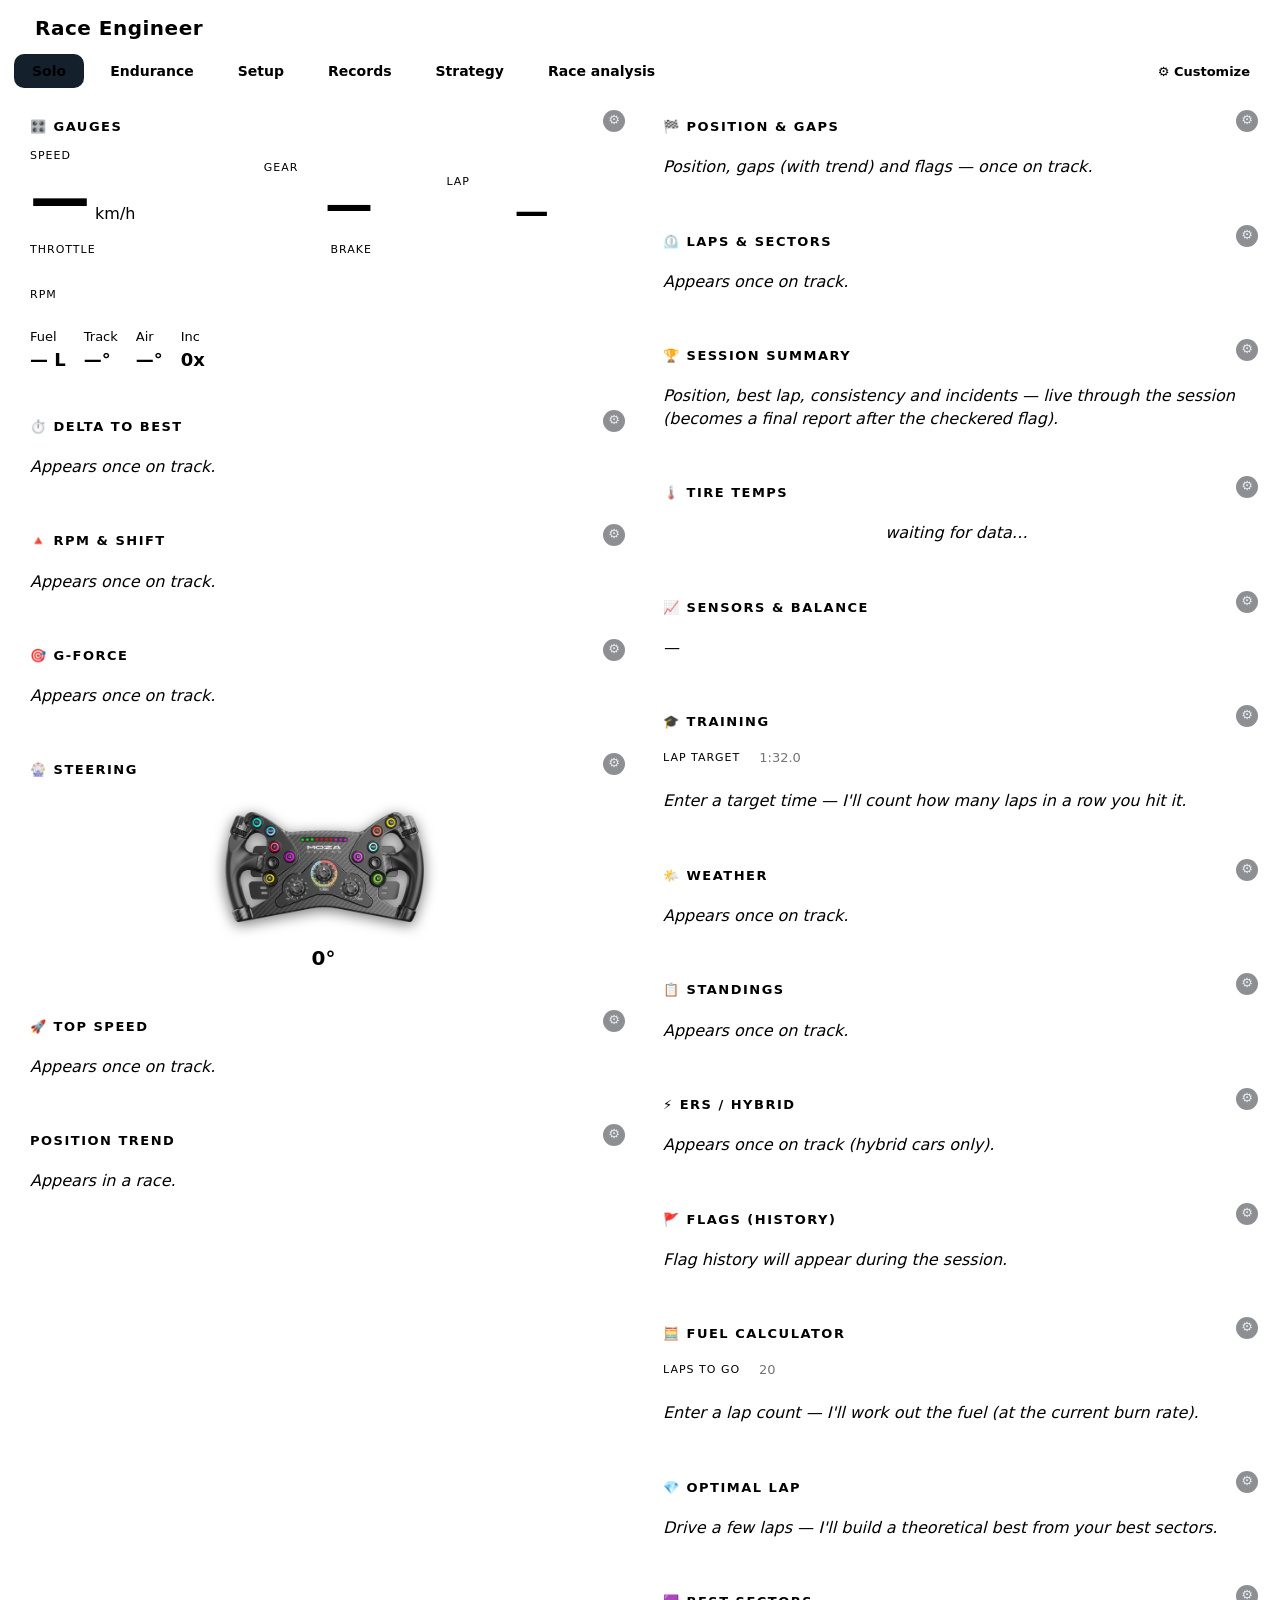
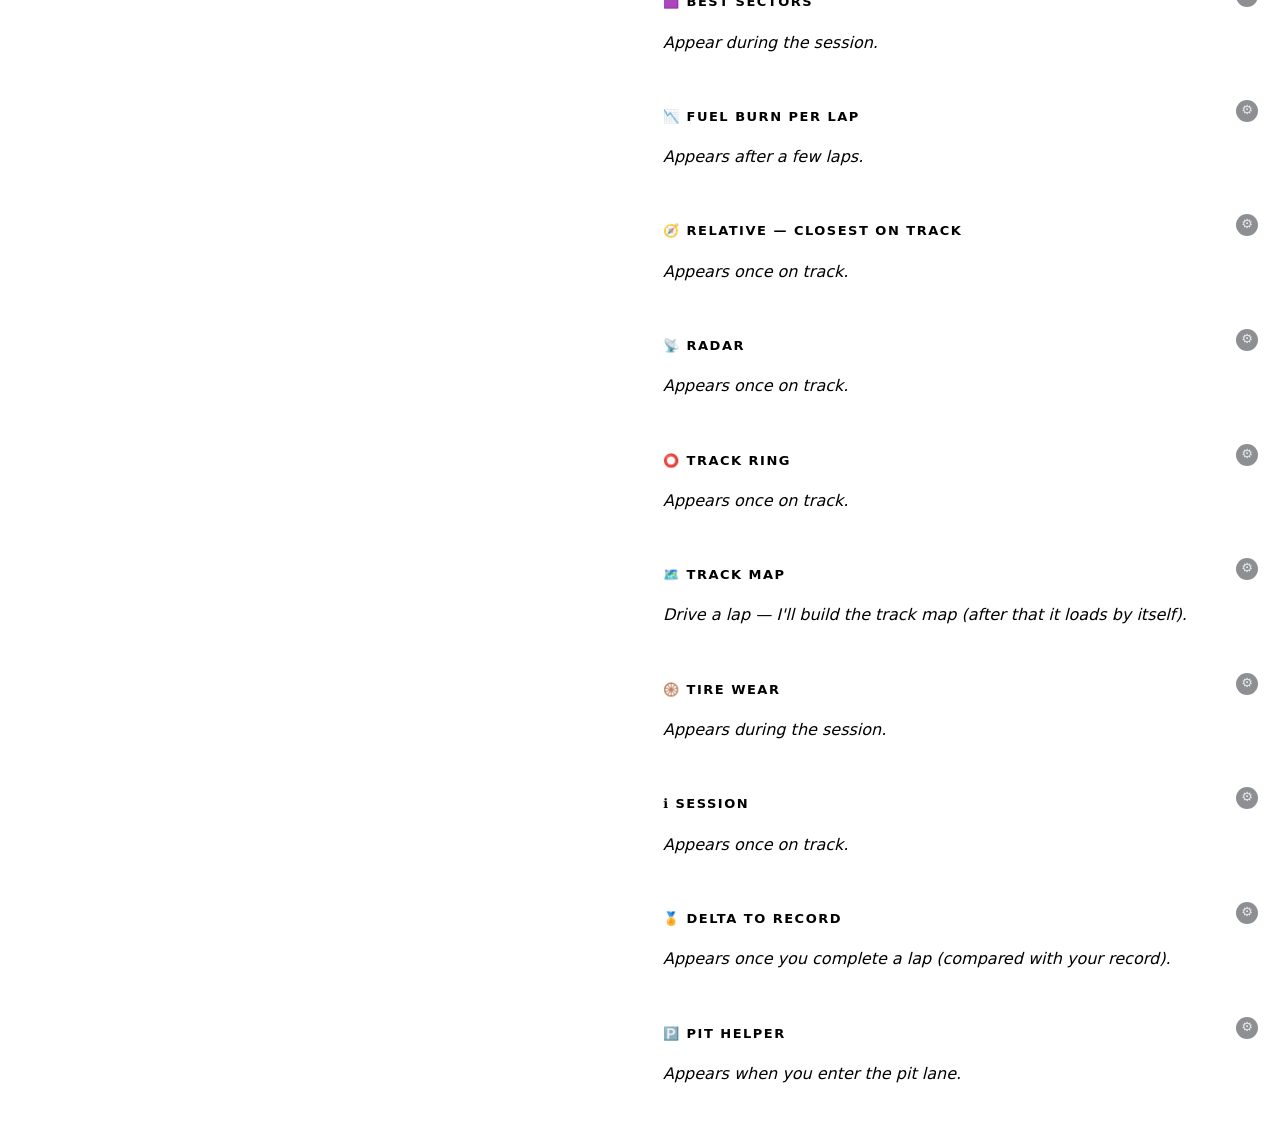
==== src/ire/dashboard/static/index.html @ 9b47583c "feat(tyres): порог развала считается по твоим заездам, а не один на всех Общее число 6.0 °C срабатыв" ====
<!doctype html>
<html lang="en">
<head>
<meta charset="utf-8">
<meta name="viewport" content="width=device-width, initial-scale=1">
<meta name="google" content="notranslate">
<title>Race Engineer</title>
<link rel="stylesheet" href="/tokens.css">
<style>
  *{box-sizing:border-box}
  body{margin:0;background:var(--bg);color:var(--txt);
    font:16px/1.4 system-ui,Segoe UI,Roboto,sans-serif;padding:14px}
  h1{margin:0 0 12px;font-size:20px;letter-spacing:.5px;display:flex;align-items:center;gap:10px}
  .dot{width:11px;height:11px;border-radius:50%;background:var(--bad);box-shadow:0 0 8px var(--bad)}
  .dot.live{background:var(--good);box-shadow:0 0 10px var(--good);animation:pulse 1.4s infinite}
  @keyframes pulse{50%{opacity:.45}}
  .grid{display:grid;grid-template-columns:1fr 1fr;gap:14px}
  @media(max-width:1100px){.grid{grid-template-columns:1fr}}
  .col{display:flex;flex-direction:column;gap:14px}
  .card{background:var(--panel);border:1px solid var(--line);border-radius:14px;padding:16px;position:relative}
  .cardgear{position:absolute;top:8px;right:8px;width:22px;height:22px;border-radius:50%;background:#1e2228;
    color:#cdd3dc;border:1px solid var(--line);cursor:pointer;font-size:13px;line-height:20px;text-align:center;
    opacity:.5;z-index:5;user-select:none}
  .cardgear:hover{opacity:1}
  .wnav{background:#1e2228;color:#cdd3dc;border:1px solid var(--line);border-radius:8px;width:30px;height:46px;font-size:22px;line-height:1;cursor:pointer;flex:0 0 auto}
  .wnav:hover{background:var(--line);color:#fff}
  .stylepop{position:fixed;z-index:1000;background:var(--panel);border:1px solid var(--line);border-radius:12px;
    padding:12px 14px;width:250px;box-shadow:0 12px 34px rgba(0,0,0,.55);font-size:13px}
  .stylepop label{display:block;margin:9px 0 3px;color:var(--muted)}
  .stylepop input[type=range]{width:100%}
  .stylepop select{width:100%;background:var(--bg);color:var(--txt);border:1px solid var(--line);border-radius:6px;padding:5px}
  .stylepop .sw{display:inline-block;width:22px;height:22px;border-radius:5px;margin:2px;cursor:pointer;border:1px solid #555}
  .stylepop .row2{display:flex;gap:8px;margin-top:10px}
  .stylepop button{flex:1;background:#1e2228;color:var(--txt);border:1px solid var(--line);border-radius:7px;padding:6px;cursor:pointer}
  .card h2{margin:0 0 12px;font-size:13px;text-transform:uppercase;letter-spacing:1.5px;color:var(--muted)}

  /* приборы */
  .gauges{display:grid;grid-template-columns:1.3fr 1fr 1fr;gap:12px;align-items:end}
  .big{font-variant-numeric:tabular-nums;font-weight:700;line-height:1}
  .speed{font-size:60px} .unit{font-size:16px;color:var(--muted);font-weight:500}
  .gear{font-size:48px;text-align:center}
  .label{font-size:11px;text-transform:uppercase;letter-spacing:1px;color:var(--muted);margin-bottom:4px}

  .bar{height:12px;background:var(--bg-deep);border-radius:6px;overflow:hidden;margin-top:6px}
  .bar>span{display:block;height:100%;width:0%}
  /* без плавности — сырые значения, чётко, обновление на высокой частоте */
  .thr>span{background:linear-gradient(90deg,#1e7e34,var(--good))}
  .brk>span{background:linear-gradient(90deg,#922,var(--bad))}
  .inputs{display:grid;grid-template-columns:1fr 1fr;gap:14px;margin-top:14px}

  /* шины */
  .tires{display:grid;grid-template-columns:1fr 1fr;gap:12px;max-width:430px;margin:0 auto}
  .tire{background:var(--panel2);border:1px solid var(--line);border-radius:10px;padding:10px}
  .tire .cn{font-size:11px;color:var(--muted);letter-spacing:1px;margin-bottom:8px}
  .pads{display:flex;gap:5px}
  .pad{flex:1;text-align:center;border-radius:6px;padding:8px 2px;font-weight:700;
    font-variant-numeric:tabular-nums;font-size:15px;color:var(--bg)}
  .stat{display:flex;justify-content:space-between;padding:6px 0;border-bottom:1px solid var(--line);font-size:14px}
  .stat:last-child{border-bottom:0}
  .progsel{width:100%;margin-bottom:12px;background:var(--panel);color:var(--txt);
    border:1px solid var(--line);border-radius:8px;padding:7px 9px;font:inherit;font-size:12px}
  .progstat{display:grid;grid-template-columns:repeat(4,1fr);gap:8px;margin-bottom:10px}
  .progstat .v{font-size:17px;font-weight:700;font-variant-numeric:tabular-nums}
  .progsvg{width:100%;height:120px;display:block;overflow:visible}
  .progax{display:flex;justify-content:space-between;margin-top:6px;font-size:10px;
    color:var(--muted);font-variant-numeric:tabular-nums}
  .stat .k{color:var(--muted)} .stat .v{font-variant-numeric:tabular-nums;font-weight:600}
  .cond{display:flex;gap:18px;margin-top:6px;flex-wrap:wrap}
  .cond div{font-size:13px;color:var(--muted)} .cond b{color:var(--txt);font-size:18px;display:block}

  /* разбор */
  ul.drv{margin:6px 0 0;padding-left:18px} ul.drv li{margin:6px 0}
  table{width:100%;border-collapse:collapse;margin-top:4px}
  th,td{text-align:left;padding:8px 6px;border-bottom:1px solid var(--line);font-size:14px;vertical-align:top}
  th{color:var(--muted);font-weight:600;font-size:11px;text-transform:uppercase;letter-spacing:1px}
  .chg{font-variant-numeric:tabular-nums;white-space:nowrap}
  .chg .from{color:var(--muted)} .chg .arrow{color:var(--accent);margin:0 6px} .chg .to{color:var(--good);font-weight:700}
  .why{color:var(--muted);font-size:13px}
  .err{background:#2a1414;border:1px solid #5a2020;color:#e8a0a0;padding:10px 12px;border-radius:10px;font-size:13px}
  .empty{color:var(--muted);font-style:italic;padding:8px 0}
  .mini{display:grid;grid-template-columns:1fr 1fr;gap:10px;margin-top:10px}
  .segbtn{background:var(--panel2);border:1px solid var(--line);color:var(--muted);border-radius:7px;padding:3px 10px;font-size:12px;cursor:pointer;font-family:inherit}
  .segbtn:hover{border-color:var(--accent);color:var(--txt)}
  .segbtn.on{background:var(--accent);color:#08111c;border-color:var(--accent);font-weight:700}
  .btn{background:var(--panel2);border:1px solid var(--line);color:var(--txt);border-radius:8px;padding:8px 14px;font-size:13px;cursor:pointer;font-family:inherit}
  .btn:hover{border-color:var(--bad);color:var(--bad)}
  .btn:disabled{opacity:.5;cursor:default}
  .tpin{width:100%;margin-top:4px;background:var(--bg);color:var(--txt);border:1px solid var(--line);border-radius:7px;padding:6px 8px;font-size:13px;font-family:inherit}

  /* рекорды в стиле iRacing «Personal Bests»: секции по машине */
  .pbcar{display:flex;justify-content:space-between;align-items:center;background:var(--panel2);
    border:1px solid var(--line);border-radius:10px;padding:12px 14px;margin-top:10px;
    cursor:pointer;font-weight:600}
  .pbcar:first-child{margin-top:0}
  .pbcar:hover{border-color:var(--accent)}
  .pbcar .cls{color:var(--muted);font-weight:400;font-size:13px}
  .pbcar .chev{color:var(--muted)}
  .pbtable{overflow-x:auto;margin-bottom:4px}

  /* сетап по вкладкам (как гараж iRacing) */
  .stabs{display:flex;gap:6px;flex-wrap:wrap;margin-bottom:10px}
  .stab{background:var(--panel2);border:1px solid var(--line);color:var(--muted);
    border-radius:8px;padding:6px 11px;font-size:12px;cursor:pointer;font-family:inherit}
  .stab:hover{border-color:var(--accent)}
  .stab.on{color:var(--txt);border-color:var(--accent);background:#14202c}
  .stab .cnt{color:var(--warn);font-weight:700;margin-left:4px}
  .spane{max-height:320px;overflow-y:auto;padding-right:6px;
    scrollbar-width:thin;scrollbar-color:#39424e var(--panel2)}
  .spane::-webkit-scrollbar{width:10px}
  .spane::-webkit-scrollbar-track{background:var(--panel2);border-radius:8px}
  .spane::-webkit-scrollbar-thumb{background:#39424e;border-radius:8px;
    border:2px solid var(--panel2)}
  .spane::-webkit-scrollbar-thumb:hover{background:#4a5563}
  /* скромная кнопка «Скачать .txt» — под тему, не выделяется */
  .dlbtn{background:var(--panel2);color:var(--muted);border:1px solid var(--line);
    border-radius:8px;padding:4px 10px;font-size:12px;cursor:pointer;font-family:inherit}
  .dlbtn:hover{color:var(--txt);border-color:var(--accent)}
  .sgh{color:var(--muted);font-size:11px;text-transform:uppercase;letter-spacing:1px;
    margin:10px 0 4px;border-bottom:1px solid var(--line);padding-bottom:3px}
  .srow{display:flex;justify-content:space-between;gap:10px;padding:4px 2px;font-size:13px}
  .srow .sk{color:var(--muted)} .srow .sv{font-variant-numeric:tabular-nums;text-align:right}
  .srow.ch{background:#2a2412;border-radius:6px;padding:4px 8px}
  .srow.ch .sk{color:var(--warn)}

  /* главные вкладки: Соло / Endurance / Setup */
  .maintabs{display:flex;gap:8px;margin-bottom:14px;flex-wrap:wrap}
  .mtab{background:var(--panel);border:1px solid var(--line);color:var(--muted);border-radius:10px;
    padding:9px 18px;font-size:14px;font-weight:600;cursor:pointer;font-family:inherit}
  .mtab:hover{border-color:var(--accent)}
  .mtab.on{color:var(--txt);border-color:var(--accent);background:#14202c}
  .cbtn{margin-left:auto;background:var(--panel);border:1px solid var(--line);color:var(--muted);
    border-radius:10px;padding:9px 16px;font-size:13px;font-weight:600;cursor:pointer;font-family:inherit}
  .cbtn:hover{border-color:var(--accent);color:var(--txt)}

  /* меню настройки панелей + тумблеры + перетаскивание */
  #customizeMenu{background:var(--panel);border:1px solid var(--line);border-radius:12px;padding:14px 16px;margin-bottom:14px}
  #customizeMenu h3{margin:0 0 4px;font-size:13px;color:var(--muted);text-transform:uppercase;letter-spacing:1px}
  #customizeMenu .hint{font-size:12px;color:var(--muted);margin-bottom:8px}
  .cmrow{display:flex;align-items:center;gap:10px;padding:8px 0;border-bottom:.5px solid var(--line)}
  .cmrow:last-child{border-bottom:none}
  .cmrow .nm{flex:1;font-size:14px}
  .tgl{position:relative;width:40px;height:22px;flex:none;cursor:pointer;display:inline-block}
  .tgl input{opacity:0;width:0;height:0}
  .tgl .sl{position:absolute;inset:0;background:var(--line);border-radius:22px;transition:.15s}
  .tgl .sl:before{content:"";position:absolute;width:16px;height:16px;left:3px;top:3px;background:#fff;border-radius:50%;transition:.15s}
  .tgl input:checked + .sl{background:var(--accent)}
  .tgl input:checked + .sl:before{transform:translateX(18px)}
  .card.dragging{opacity:.4}
  .col.dragover{outline:2px dashed var(--accent);outline-offset:4px;border-radius:12px}
</style>
</head>
<body translate="no" class="notranslate">
<h1><span id="dot" class="dot"></span> Race Engineer <span id="hdr" style="color:var(--muted);font-weight:400;font-size:14px"></span></h1>
<div class="maintabs">
  <button class="mtab on" data-tab="solo">Solo</button>
  <button class="mtab" data-tab="endur">Endurance</button>
  <button class="mtab" data-tab="setup">Setup</button>
  <button class="mtab" data-tab="records">Records</button>
  <button class="mtab" data-tab="strategy">Strategy</button>
  <button class="mtab" data-tab="analysis">Race analysis</button>
  <button id="customizeBtn" class="cbtn">⚙ Customize</button>
</div>
<div id="customizeMenu" style="display:none"></div>
<div id="tab-solo" class="mpane">
<div class="grid">
  <!-- ЛЕВО -->
  <div class="col">
    <div class="card" data-card="live" data-title="🎛️ Gauges">
      <h2>🎛️ Gauges</h2>
      <div class="gauges">
        <div><div class="label">Speed</div><div class="big speed"><span id="speed">—</span><span class="unit"> km/h</span></div></div>
        <div><div class="label">Gear</div><div class="big gear" id="gear">—</div></div>
        <div><div class="label">Lap</div><div class="big gear" id="lap" style="font-size:34px">—</div></div>
      </div>
      <div class="inputs">
        <div><div class="label">Throttle <span id="thrv" style="float:right"></span></div><div class="bar thr"><span id="thr"></span></div></div>
        <div><div class="label">Brake <span id="brkv" style="float:right"></span></div><div class="bar brk"><span id="brk"></span></div></div>
      </div>
      <div style="margin-top:12px"><div class="label">RPM <span id="rpmv" style="float:right"></span></div>
        <div class="bar" style="height:14px"><span id="rpmbar" style="background:var(--good)"></span></div></div>
      <div class="cond">
        <div>Fuel <b><span id="fuel">—</span> L</b></div>
        <div>Track <b><span id="ttemp">—</span>°<span id="ttrend" style="font-size:13px;margin-left:3px"></span></b></div>
        <div>Air <b><span id="atemp">—</span>°</b></div>
        <div>Inc <b><span id="inc">0</span>x</b></div>
      </div>
    </div>
    <div class="card" data-card="deltabar" data-title="⏱️ Delta to best">
      <h2>⏱️ Delta to best</h2>
      <div id="deltabar"><div class="empty">Appears once on track.</div></div>
    </div>
    <div class="card" data-card="shift" data-title="🔺 RPM & shift">
      <h2>🔺 RPM & shift</h2>
      <div id="shiftbox"><div class="empty">Appears once on track.</div></div>
    </div>
    <div class="card" data-card="gforce" data-title="🎯 G-force">
      <h2>🎯 G-force</h2>
      <div id="gforce"><div class="empty">Appears once on track.</div></div>
    </div>
    <div class="card" data-card="steer" data-title="🎡 Steering">
      <h2>🎡 Steering</h2>
      <div id="steerbox"><div class="empty">Appears once on track.</div></div>
    </div>
    <div class="card" data-card="topspeed" data-title="🚀 Top speed">
      <h2>🚀 Top speed</h2>
      <div id="topspeed"><div class="empty">Appears once on track.</div></div>
    </div>
    <div class="card" data-card="postrend" data-title="Position trend">
      <h2>Position trend</h2>
      <div id="postrend"><div class="empty">Appears in a race.</div></div>
    </div>
  </div>

  <!-- ПРАВО -->
  <div class="col">
    <div class="card" data-card="race" data-title="🏁 Position & gaps">
      <h2>🏁 Position & gaps</h2>
      <div id="race"><div class="empty">Position, gaps (with trend) and flags — once on track.</div></div>
    </div>
    <div class="card" data-card="timing" data-title="⏲️ Laps & sectors">
      <h2>⏲️ Laps & sectors</h2>
      <div id="timing"><div class="empty">Appears once on track.</div></div>
    </div>
    <div class="card" data-card="summary" data-title="🏆 Session summary">
      <h2 id="summary-title">🏆 Session summary</h2>
      <div id="summary"><div class="empty">Position, best lap, consistency and incidents — live through the session (becomes a final report after the checkered flag).</div></div>
    </div>
    <div class="card" data-card="tiretemps" data-title="🌡️ Tire temps">
      <h2>🌡️ Tire temps</h2>
      <div class="tires" id="tires"></div>
      <div class="empty" id="tires-empty" style="text-align:center">waiting for data…</div>
    </div>
    <div class="card" data-card="metrics" data-title="📈 Sensors & balance">
      <h2>📈 Sensors & balance</h2>
      <div class="mini" id="metrics"><div class="empty">—</div></div>
    </div>
    <div class="card" data-card="training" data-title="🎓 Training">
      <h2>🎓 Training</h2>
      <div style="display:flex;align-items:center;gap:10px;margin-bottom:10px">
        <span class="label" style="margin:0">Lap target</span>
        <input id="trainTarget" placeholder="1:32.0" style="width:110px;background:var(--panel2);color:var(--txt);border:1px solid var(--line);border-radius:8px;padding:7px 9px;font-size:13px;font-family:inherit">
      </div>
      <div id="training"><div class="empty">Enter a target time — I'll count how many laps in a row you hit it.</div></div>
    </div>
    <div class="card" data-card="weather" data-title="🌤️ Weather">
      <h2>🌤️ Weather</h2>
      <div id="weather"><div class="empty">Appears once on track.</div></div>
    </div>
    <div class="card" data-card="standings" data-title="📋 Standings">
      <h2>📋 Standings</h2>
      <div id="standings"><div class="empty">Appears once on track.</div></div>
    </div>
    <div class="card" data-card="ers" data-title="⚡ ERS / hybrid">
      <h2>⚡ ERS / hybrid</h2>
      <div id="ers"><div class="empty">Appears once on track (hybrid cars only).</div></div>
    </div>
    <div class="card" data-card="flaglog" data-title="🚩 Flags (history)">
      <h2>🚩 Flags (history)</h2>
      <div id="flaglog"><div class="empty">Flag history will appear during the session.</div></div>
    </div>
    <div class="card" data-card="fuelcalc" data-title="🧮 Fuel calculator">
      <h2>🧮 Fuel calculator</h2>
      <div style="display:flex;align-items:center;gap:10px;margin-bottom:10px">
        <span class="label" style="margin:0">Laps to go</span>
        <input id="fuelLaps" type="number" min="1" placeholder="20" style="width:90px;background:var(--panel2);color:var(--txt);border:1px solid var(--line);border-radius:8px;padding:7px 9px;font-size:13px;font-family:inherit">
      </div>
      <div id="fuelcalc"><div class="empty">Enter a lap count — I'll work out the fuel (at the current burn rate).</div></div>
    </div>
    <div class="card" data-card="optimal" data-title="💎 Optimal lap">
      <h2>💎 Optimal lap</h2>
      <div id="optimal"><div class="empty">Drive a few laps — I'll build a theoretical best from your best sectors.</div></div>
    </div>
    <div class="card" data-card="bestsectors" data-title="🟪 Best sectors">
      <h2>🟪 Best sectors</h2>
      <div id="bestsectors"><div class="empty">Appear during the session.</div></div>
    </div>
    <div class="card" data-card="fuelgraph" data-title="📉 Fuel burn per lap">
      <h2>📉 Fuel burn per lap</h2>
      <div id="fuelgraph"><div class="empty">Appears after a few laps.</div></div>
    </div>
    <div class="card" data-card="relative" data-title="🧭 Relative">
      <h2>🧭 Relative — closest on track</h2>
      <div id="relative"><div class="empty">Appears once on track.</div></div>
    </div>
    <div class="card" data-card="radar" data-title="📡 Radar">
      <h2>📡 Radar</h2>
      <div id="radar"><div class="empty">Appears once on track.</div></div>
    </div>
    <div class="card" data-card="trackring" data-title="⭕ Track ring">
      <h2>⭕ Track ring</h2>
      <div id="trackring"><div class="empty">Appears once on track.</div></div>
    </div>
    <div class="card" data-card="trackmap" data-title="🗺️ Track map">
      <h2>🗺️ Track map</h2>
      <div id="trackmap"><div class="empty">Drive a lap — I'll build the track map (after that it loads by itself).</div></div>
    </div>
    <div class="card" data-card="wear" data-title="🛞 Tire wear">
      <h2>🛞 Tire wear</h2>
      <div id="wear"><div class="empty">Appears during the session.</div></div>
    </div>
    <div class="card" data-card="sessioninfo" data-title="ℹ️ Session">
      <h2>ℹ️ Session</h2>
      <div id="sessioninfo"><div class="empty">Appears once on track.</div></div>
    </div>
    <div class="card" data-card="recorddelta" data-title="🏅 Delta to record">
      <h2>🏅 Delta to record</h2>
      <div id="recorddelta"><div class="empty">Appears once you complete a lap (compared with your record).</div></div>
    </div>
    <div class="card" data-card="pithelper" data-title="🅿️ Pit helper">
      <h2>🅿️ Pit helper</h2>
      <div id="pithelper"><div class="empty">Appears when you enter the pit lane.</div></div>
    </div>
  </div>
</div>
</div>

<div id="tab-endur" class="mpane" style="display:none">
  <div class="grid">
    <div class="col">
      <div class="card" data-card="e_driver" data-title="👤 Driver & stint"><h2>👤 Driver & stint</h2><div id="e_driver"><div class="empty">Appears once on track.</div></div></div>
      <div class="card" data-card="e_time" data-title="⏳ Time left"><h2>⏳ Time left</h2><div id="e_time"><div class="empty">Appears once on track.</div></div></div>
      <div class="card" data-card="e_strategy" data-title="⛽ Fuel & pit"><h2>⛽ Fuel & pit</h2><div id="e_strategy"><div class="empty">Appears once on track.</div></div></div>
      <div class="card" data-card="e_pace" data-title="🏎️ Car pace"><h2>🏎️ Car pace</h2><div id="e_pace"><div class="empty">Appears once on track.</div></div></div>
      <div class="card" data-card="e_incidents" data-title="⚠️ Incidents"><h2>⚠️ Incidents</h2><div id="e_incidents"><div class="empty">Appears once on track.</div></div></div>
      <div class="card" data-card="e_teamplan" data-title="👥 Team stint plan"><h2>👥 Team stint plan</h2>
        <div class="mini" style="grid-template-columns:1fr 1fr;margin-bottom:8px">
          <label class="tire"><div class="cn">Drivers (comma separated)</div>
            <input id="tp_drivers" class="tpin" placeholder="Yaroslav, Semion"></label>
          <label class="tire"><div class="cn">Race start (your clock)</div>
            <input id="tp_start" class="tpin" type="datetime-local"></label>
          <label class="tire"><div class="cn">Pit stop, seconds</div>
            <input id="tp_pit" class="tpin" type="number" min="10" max="300" value="60"></label>
          <label class="tire"><div class="cn">Hours offset per driver</div>
            <input id="tp_off" class="tpin" placeholder="Semion:-4"></label>
        </div>
        <label class="tire" style="display:block;margin-bottom:8px">
          <div class="cn">Who can drive when — minutes from the race start</div>
          <input id="tp_free" class="tpin" placeholder="Semion 0-240, 480-1440; Yaroslav 240-720"></label>
        <div id="e_teamplan"><div class="empty">Enter the drivers — the plan is built from your live pace, fuel burn and tank.</div></div></div>
      <div class="card" data-card="e_stintplan" data-title="📝 Stint plan"><h2>📝 Stint plan / swaps</h2>
        <textarea id="e_stintplan_txt" placeholder="Stint 1: me (0:00–1:00)\nStint 2: teammate…\nPit: lap 30, full tank + tires" style="width:100%;min-height:90px;background:var(--panel2);color:var(--txt);border:1px solid var(--line);border-radius:8px;padding:9px;font-size:13px;font-family:inherit;resize:vertical"></textarea>
        <div class="why" style="margin-top:6px">Notes are saved in your browser.</div></div>
    </div>
    <div class="col">
      <div class="card" data-card="e_pos" data-title="🏁 Position & gaps"><h2>🏁 Position & gaps</h2><div id="e_pos"><div class="empty">Appears once on track.</div></div></div>
      <div class="card" data-card="e_relative" data-title="🧭 Relative"><h2>🧭 Relative — closest</h2><div id="e_relative"><div class="empty">Appears once on track.</div></div></div>
      <div class="card" data-card="e_standings" data-title="📋 Standings"><h2>📋 Standings</h2><div id="e_standings"><div class="empty">Appears once on track.</div></div></div>
      <div class="card" data-card="e_wear" data-title="🛞 Tire wear"><h2>🛞 Tire wear</h2><div id="e_wear"><div class="empty">Appears once on track.</div></div></div>
      <div class="card" data-card="e_tires" data-title="🌡️ Tire temps"><h2>🌡️ Tire temps</h2><div id="e_tires"><div class="empty">Appears once on track.</div></div></div>
      <div class="card" data-card="e_weather" data-title="🌤️ Weather"><h2>🌤️ Weather</h2><div id="e_weather"><div class="empty">Appears once on track.</div></div></div>
      <div class="card" data-card="e_trackmap" data-title="🗺️ Track map"><h2>🗺️ Track map</h2><div id="e_trackmap"><div class="empty">Drive a lap — the map will build.</div></div></div>
    </div>
  </div>
</div>
<div id="tab-setup" class="mpane" style="display:none">
  <div class="grid">
    <div class="col">
      <div class="card" data-card="changes" data-title="🛠️ Setup changes">
        <h2>🛠️ Setup changes (enter in the garage)</h2>
        <div id="setup"><div class="empty">—</div></div>
      </div>
      <div class="card" data-card="s_tires" data-title="🌡️ Tire temps">
        <h2>🌡️ Tire temps (for setup)</h2>
        <div id="s_tires"><div class="empty">Appear after a stint.</div></div>
      </div>
      <div class="card" data-card="s_optimiser" data-title="🧭 Setup optimiser">
        <h2>🧭 Setup optimiser — tell me what the car does</h2>
        <div id="s_optimiser"><div class="empty">Answer the two questions above.</div></div>
      </div>
      <div class="card" data-card="s_tyretool" data-title="🔧 Tyre tool">
        <h2>🔧 Tyre tool — camber and pressure</h2>
        <div id="s_tyretool"><div class="empty">Appears after a lap on track.</div></div>
      </div>
      <div class="card" data-card="s_symptoms" data-title="🧩 Symptoms">
        <h2>🧩 Symptoms — understeer / oversteer</h2>
        <div id="s_symptoms"><div class="empty">Appear after the stint analysis.</div></div>
      </div>
      <div class="card" data-card="s_balance" data-title="⚖️ Front/rear balance">
        <h2>⚖️ Front/rear balance (by temps)</h2>
        <div id="s_balance"><div class="empty">Appears after a stint.</div></div>
      </div>
    </div>
    <div class="col">
      <div class="card" data-card="sheet" data-title="📋 Full setup sheet">
        <h2>📋 Full setup sheet <button id="dl" class="dlbtn" style="float:right;display:none">⤓ Download .txt</button></h2>
        <div id="setuptabs"></div>
        <div class="empty" id="sheet-empty">Appears after the analysis — every setup field by tab, with changes marked.</div>
      </div>
      <div class="card" data-card="s_weartrend" data-title="📉 Wear trend">
        <h2>📉 Wear trend</h2>
        <div id="s_weartrend"><div class="empty">Appears during the stint.</div></div>
      </div>
      <div class="card" data-card="s_notes" data-title="📝 Setup notes">
        <h2>📝 Setup notes</h2>
        <textarea id="s_notes_txt" placeholder="What I changed and how it felt:
- front pressure −4 kPa → turns in better
- rear ARB stiffer → less oversteer" style="width:100%;min-height:110px;background:var(--panel2);color:var(--txt);border:1px solid var(--line);border-radius:8px;padding:9px;font-size:13px;font-family:inherit;resize:vertical"></textarea>
        <div class="why" style="margin-top:6px">Saved in your browser.</div>
      </div>
    </div>
  </div>
</div>

<div id="tab-records" class="mpane" style="display:none">
  <div class="grid">
    <div class="col">
      <div class="card" data-card="records" data-title="🏆 Personal bests"><h2>🏆 Personal bests</h2><div id="records"><div class="empty">Put in some laps — your track records show up here (they carry over between sessions).</div></div></div>
      <div class="card" data-card="r_track" data-title="🥇 Track record"><h2>🥇 Track record</h2><div id="r_track" class="empty">Fastest lap on this track / car.</div></div>
    </div>
    <div class="col">
      <div class="card" data-card="r_rivals" data-title="👥 Rivals' times"><h2>👥 Rivals' times</h2><div id="r_rivals" class="empty">Coming: official iRacing Data API (your account, legit).</div></div>
      <div class="card" data-card="r_progress" data-title="📈 Progress"><h2>📈 Progress</h2><div id="r_progress" class="empty">Your laptime progress over time.</div></div>
    </div>
  </div>
</div>

<div id="tab-strategy" class="mpane" style="display:none">
  <div class="grid">
    <div class="col">
      <div class="card" data-card="strategy" data-title="⛽ Fuel & pit"><h2>⛽ Fuel & pit</h2><div id="strategy"><div class="empty">Drive a few laps — fuel burn and predictions will appear.</div></div></div>
      <div class="card" data-card="st_stints" data-title="📝 Stint plan"><h2>📝 Stint plan</h2><div id="st_stints" class="empty">Stints, driver swaps, pit laps.</div></div>
    </div>
    <div class="col">
      <div class="card" data-card="st_window" data-title="🎯 Pit window"><h2>🎯 Pit window</h2><div id="st_window" class="empty">When to pit, target lap.</div></div>
      <div class="card" data-card="st_uc" data-title="🔀 Undercut / Overcut"><h2>🔀 Undercut / Overcut</h2><div id="st_uc" class="empty">Strategy vs rivals around you.</div></div>
    </div>
  </div>
</div>

<div id="tab-analysis" class="mpane" style="display:none">
  <div class="grid">
    <div class="col">
      <div class="card" data-card="an_cleanup" data-title="🧹 Broken laps"><h2>🧹 Broken laps</h2>
        <div id="an_cleanup"><div class="empty">Checking the reference laps…</div></div></div>
      <div class="card" data-card="g61_sectors" data-title="🟪 Sectors vs everyone">
        <h2>🟪 Sectors vs everyone</h2>
        <div id="g61_sectors"><div class="empty">Where you are first and where you are eighth.</div></div></div>
      <div class="card" data-card="g61_board" data-title="🌍 Lap times — everyone">
        <h2>🌍 Lap times — everyone</h2>
        <div class="mini" style="grid-template-columns:1fr 1fr;margin-bottom:8px">
          <label class="tire"><div class="cn">Season</div>
            <select id="g61_season" class="tpin"><option value="0">all seasons</option></select></label>
          <label class="tire"><div class="cn">Only clean laps</div>
            <select id="g61_clean" class="tpin"><option value="1">yes</option><option value="0">no</option></select></label>
        </div>
        <div id="g61_board"><div class="empty">Lap times from Garage 61 for this track and car.</div></div></div>
      <div class="card" data-card="an_corners" data-title="🎯 Corner by corner"><h2>🎯 Corner by corner</h2>
        <div id="an_corners"><div class="empty">Drive two laps on the same track and car — the corner-by-corner comparison appears here.</div></div></div>
      <div class="card" data-card="an_sectors" data-title="⏱️ Time lost (sectors)"><h2>⏱️ Time lost (sectors)</h2><div id="an_sectors"><div class="empty">Optimal minus actual — where you lost time per sector.</div></div></div>
      <div class="card" data-card="driving" data-title="🧠 AI review"><h2>🧠 AI review</h2><div id="driving"><div class="empty">Drive a stint and come into the box — the AI analysis appears here.</div></div></div>
    </div>
    <div class="col">
      <div class="card" data-card="an_result" data-title="🏁 Race result"><h2>🏁 Race result</h2><div id="an_result"><div class="empty">Race summary: position, laps, incidents, best lap.</div></div></div>
      <div class="card" data-card="an_driving" data-title="🛞 Driving / line"><h2>🛞 Driving / line</h2><div id="an_driving" class="empty">Trail braking, throttle smoothness, balance.</div></div>
    </div>
  </div>
</div>

<script>
const $ = id => document.getElementById(id);
// Одна сломанная карточка не должна уносить весь тик. Тик — это два десятка
// render* подряд, и исключение в любом из них обрывало все следующие: 30.08
// падение renderProgress оставляло пустыми позицию, круги, итоги, обороты,
// погоду, таблицу и ERS — каждый кадр, молча, в промисе. Ошибку по-прежнему
// видно в консоли: глушить её нельзя, иначе баг не найти никогда.
const safe = (f, ...a) => { try{ return f(...a); }catch(e){ console.error(f.name||'render', e); } };
// Имена трасс и машин приходят из iRacing, а не из наших рук: если там
// однажды окажется угловая скобка, она не должна стать разметкой.
const esc = v => String(v == null ? '' : v)
  .replace(/&/g, '&amp;').replace(/</g, '&lt;').replace(/>/g, '&gt;')
  .replace(/"/g, '&quot;');
const fix = (v,d=0)=> (v==null||isNaN(v)) ? "—" : Number(v).toFixed(d);
// время круга в формате М:СС.cc (84.32с -> 1:24.32)
const lapTime = sec => {
  if(sec==null||isNaN(sec)) return "—";
  const m = Math.floor(sec/60), s = sec - m*60;
  return m + ":" + s.toFixed(2).padStart(5,'0');
};
// --- Задача 1: состояние для трендов и тренировки ---
let _prevGapA=null, _prevGapB=null, _rivalTick=0, _prevTrackTemp=null, _ttTick=0, _trainTarget=null, _incidents=0;
// --- новые оверлеи: лог флагов, последняя стратегия (для калькулятора) ---
let _flagLog=[], _lastFlagKey=null, _lastStrategy=null;
// --- пачка ⚡: макс. скорость, старт. позиция, история расхода ---
let _topSpeed=0, _posStart=null, _burnHist=[], _prevBurn=null;
// --- бэкенд-пачка: споттер left/right, лучший круг, скорость (для пита) ---
let _lastCarLR=0, _lastRaceBest=null, _lastSpeedKmh=null;
// --- трек-мапа: форма трассы + последние машины ---
let _trackShape=[], _lastRelCars=[], _trackSource='', _trackName='';
let _worstCorners=[];       // три худших поворота последнего разбора — метки на карте
// --- общий кэш последних данных (для вкладок Endurance/Setup, без лишних запросов) ---
const _st = {};
// --- таймер стинта: имя активного пилота + когда он сел ---
let _stintDriver=null, _stintStart=null, _stintLap0=null;
const _goodTimes = log => (log||[]).map(x=>x.time).filter(v=>v>15 && v<1200);
// парсит "1:32.0" или "92.0" -> секунды
function parseLapInput(s){
  s=(s||'').trim(); if(!s) return null;
  if(s.includes(':')){ const p=s.split(':'); const v=parseInt(p[0],10)*60+parseFloat(p[1]); return isNaN(v)?null:v; }
  const v=parseFloat(s); return isNaN(v)?null:v;
}

function renderTraining(log){
  if(_trainTarget==null){ return; }
  const tol=0.5, t=_goodTimes(log);
  let streak=0;
  for(let i=t.length-1;i>=0;i--){ if(t[i]<=_trainTarget+tol) streak++; else break; }
  const hit=t.filter(v=>v<=_trainTarget+tol).length;
  const col = streak>=3?'var(--good)':(streak>=1?'var(--warn)':'var(--muted)');
  $('training').innerHTML = `<div class="mini" style="grid-template-columns:1fr 1fr">
    <div class="tire"><div class="cn">Streak</div><div style="font-size:24px;font-weight:700;margin:2px 0;color:${col}">${streak}</div><div class="why">on target ${lapTime(_trainTarget)} (±${tol}s)</div></div>
    ${card('On target total', `${hit} of ${t.length}`, 'this session')}</div>`;
}

// тренд разрыва (слит из «Соперники» прямо в карточку «Гонка»): догоняешь / отпускает
function gapTrend(now, prev, foe){
  if(now==null||prev==null||Math.abs(now-prev)<0.05) return '';
  const closing=now<prev;
  if(!foe) return closing?' <span style="color:var(--good)">↗ closing</span>':' <span style="color:var(--bad)">↘ pulling away</span>';
  return closing?' <span style="color:var(--bad)">↗ catching you</span>':' <span style="color:var(--good)">↘ dropping back</span>';
}

function renderSummary(r, log){
  const t=_goodTimes(log);
  const best=t.length?Math.min(...t):r.best_lap_time;
  const spread=t.length?(Math.max(...t)-Math.min(...t)):null;
  const finished=(r.flags||[]).some(f=>f.key==='checkered');
  $('summary-title').textContent = finished ? '🏁 Race summary' : '🏆 Session summary';
  $('summary').innerHTML = `<div class="mini" style="grid-template-columns:1fr 1fr">
    ${card('Position', r.class_position!=null?`P${r.class_position}`:'—', r.position!=null?`overall P${r.position}`:'')}
    ${card('Best lap', lapTime(best), `${t.length} ${t.length===1?'lap':'laps'}`)}
    ${card('Consistency', spread!=null?`±${(spread/2).toFixed(2)}s`:'—', 'spread')}
    ${card('Incidents', `${_incidents}x`, 'this session')}</div>`;
}

// ===== Новые оверлеи =====
function renderDeltaBar(r){
  const d=r.delta_best;
  if(d==null){ return; }
  const col=d<=0?'var(--good)':'var(--bad)', mag=Math.min(Math.abs(d),2)/2*50;
  const left = d<0?`<div style="position:absolute;right:50%;width:${mag}%;height:100%;background:var(--good)"></div>`:'';
  const right= d>0?`<div style="position:absolute;left:50%;width:${mag}%;height:100%;background:var(--bad)"></div>`:'';
  $('deltabar').innerHTML = `<div style="text-align:center;font-size:30px;font-weight:700;color:${col};font-variant-numeric:tabular-nums">${d>0?'+':''}${d.toFixed(2)}</div>
    <div style="position:relative;height:14px;background:var(--bg-deep);border-radius:7px;margin-top:8px;overflow:hidden">${left}${right}
      <div style="position:absolute;left:50%;top:0;width:2px;height:100%;background:#5f6b7a"></div></div>
    <div class="why" style="text-align:center;margin-top:6px">${d<=0?'faster than best lap':'slower than best lap'}</div>`;
}
function renderShift(r){
  if(r.rpm==null||!r.blink_rpm){ return; }
  const pct=Math.max(0,Math.min(100,r.rpm/r.blink_rpm*100)), shift=r.rpm>=r.shift_rpm;
  const col=r.rpm>=r.blink_rpm?'var(--bad)':(shift?'var(--warn)':'var(--good)');
  $('shiftbox').innerHTML = `<div style="text-align:center;font-size:28px;font-weight:700;color:${col}">${Math.round(r.rpm)}<span style="font-size:13px;color:var(--muted)"> RPM</span></div>
    <div class="bar" style="height:22px;margin-top:8px"><span style="width:${pct}%;background:${col};display:block;height:100%"></span></div>
    <div style="text-align:center;margin-top:8px;font-size:18px;font-weight:700;color:${shift?'var(--warn)':'var(--muted)'}">${shift?'↑ SHIFT':'accelerating'}</div>`;
}
function renderErs(r){
  if(r.energy_pct==null){ $('ers').innerHTML=`<div class="empty">No hybrid data (not for this car).</div>`; return; }
  const b=Math.round(r.energy_pct*100), dep=r.deploy_pct!=null?Math.round(r.deploy_pct*100):null;
  const col=b>=50?'var(--good)':(b>=20?'var(--warn)':'var(--bad)');
  $('ers').innerHTML = `<div class="mini" style="grid-template-columns:1fr 1fr">
    <div class="tire"><div class="cn">Battery</div><div style="font-size:24px;font-weight:700;margin:2px 0;color:${col}">${b}%</div>
      <div class="bar" style="height:10px;margin-top:4px"><span style="width:${b}%;background:${col};display:block;height:100%"></span></div></div>
    ${card('Deploy per lap', dep!=null?dep+'%':'—', 'energy used')}</div>`;
}
function renderFlagLog(r){
  const cur=(r.flags||[]).map(f=>f.key).sort().join(',');
  if(cur!==_lastFlagKey){
    _lastFlagKey=cur;
    if(r.flags && r.flags.length){ _flagLog.push({lap:r.lap, labels:r.flags.map(f=>({k:f.key,l:f.label}))}); if(_flagLog.length>15) _flagLog.shift(); }
  }
  if(!_flagLog.length){ return; }
  $('flaglog').innerHTML = _flagLog.slice().reverse().map(e=>`<div style="display:flex;gap:8px;align-items:center;padding:4px 0">
    <span style="color:var(--muted);font-size:12px;min-width:52px">lap ${e.lap??'—'}</span>
    ${e.labels.map(x=>`<span style="background:${flagColor(x.k)};color:var(--bg);padding:2px 8px;border-radius:6px;font-size:12px;font-weight:700">${x.l}</span>`).join(' ')}</div>`).join('');
}
function renderGforce(l){
  if(l.lat_accel==null||l.long_accel==null){ return; }
  const gLat=l.lat_accel/9.81, gLon=l.long_accel/9.81, R=45, mx=2.5;
  const cx=50+Math.max(-1,Math.min(1,gLat/mx))*R, cy=50+Math.max(-1,Math.min(1,gLon/mx))*R;
  let dot=document.querySelector('#gforce .gfdot');
  if(!dot){                                        // статичную часть строим один раз
    $('gforce').innerHTML = `<div style="display:flex;gap:14px;align-items:center">
      <svg viewBox="0 0 100 100" style="width:120px;height:120px;flex:none">
        <circle cx="50" cy="50" r="45" fill="var(--bg-deep)" stroke="var(--line)"/>
        <circle cx="50" cy="50" r="30" fill="none" stroke="var(--line)" stroke-dasharray="2 3"/>
        <line x1="50" y1="5" x2="50" y2="95" stroke="var(--line)" stroke-width="0.5"/><line x1="5" y1="50" x2="95" y2="50" stroke="var(--line)" stroke-width="0.5"/>
        <circle class="gfdot" cx="50" cy="50" r="5" fill="var(--accent)"/></svg>
      <div><div class="label">Lateral</div><div class="gfx" style="font-size:20px;font-weight:700">0.0g</div>
        <div class="label" style="margin-top:8px">Longitudinal</div><div class="gfy" style="font-size:20px;font-weight:700">0.0g</div></div></div>`;
    dot=document.querySelector('#gforce .gfdot');
  }
  dot.setAttribute('cx', cx.toFixed(1));
  dot.setAttribute('cy', cy.toFixed(1));
  const gx=document.querySelector('#gforce .gfx'), gy=document.querySelector('#gforce .gfy');
  if(gx) gx.textContent=Math.abs(gLat).toFixed(1)+'g';
  if(gy) gy.textContent=Math.abs(gLon).toFixed(1)+'g';
}
function buildSteer(){
  $('steerbox').innerHTML = `<div style="text-align:center">
    <div style="height:150px;display:flex;align-items:center;justify-content:center;overflow:visible">
      <img id="steerImg" src="wheels/ks.png" alt="MOZA KS" draggable="false"
        style="width:200px;max-width:90%;filter:drop-shadow(0 3px 7px rgba(0,0,0,.55));user-select:none">
    </div>
    <div id="steerDeg" style="font-size:20px;font-weight:700;margin-top:2px">0°</div></div>`;
}
function renderSteer(l){
  if(l.steer==null) return;
  if(!$('steerImg')) buildSteer();
  const deg=l.steer*180/Math.PI;
  $('steerImg').style.transform = `rotate(${(-deg).toFixed(1)}deg)`;   // крутится по рулю
  $('steerDeg').textContent = `${Math.round(deg)}°`;
}
function renderFuelCalc(){
  const laps=parseInt($('fuelLaps').value,10), burn=_lastStrategy?_lastStrategy.avg_burn:null;
  if(!laps||!burn){ return; }
  const need=laps*burn;
  $('fuelcalc').innerHTML = `<div class="mini" style="grid-template-columns:1fr 1fr">
    ${card('Fuel needed', fix(need,1)+' L', `for ${laps} ${laps===1?'lap':'laps'}`)}
    ${card('With +1 spare', fix(need+burn,1)+' L', `burn ${fix(burn,2)} L/lap`)}</div>`;
}

// ⚡ пачка новых оверлеев (всё из уже собираемых данных)
function _bestSectors(log){
  const nsec = Math.max(0, ...(log||[]).map(x=>(x.sectors||[]).length));
  const best=[];
  for(let i=0;i<nsec;i++){ const v=(log||[]).map(x=>(x.sectors||[])[i]).filter(s=>s!=null&&s>0);
    best[i]=v.length?Math.min(...v):null; }
  return best;
}
function renderOptimal(log){
  const best=_bestSectors(log);
  if(!best.length || best.some(v=>v==null)){ return; }
  const opt=best.reduce((a,b)=>a+b,0);
  const times=(log||[]).map(x=>x.time).filter(t=>t>0);
  const actual=times.length?Math.min(...times):null;
  const gain=actual!=null?actual-opt:null;
  $('optimal').innerHTML = `<div class="mini" style="grid-template-columns:1fr 1fr">
    ${card('Optimal', lapTime(opt), 'from best sectors')}
    ${card('Your best', lapTime(actual), gain!=null&&gain>0.01?`potential −${gain.toFixed(2)}s`:'at the limit')}</div>`;
}
function renderBestSectors(log){
  const best=_bestSectors(log);
  if(!best.length) return;
  const cells=best.map((v,i)=>`<div class="tire"><div class="cn">S${i+1}</div><div style="font-size:18px;font-weight:700;margin:2px 0;color:var(--best)">${v!=null?v.toFixed(2):'—'}</div></div>`).join('');
  $('bestsectors').innerHTML = `<div class="mini" style="grid-template-columns:repeat(${Math.max(1,best.length)},1fr)">${cells}</div>`;
}
function renderTopSpeed(l){
  if(l.speed==null) return;
  const kmh=l.speed*3.6;
  if(kmh>_topSpeed) _topSpeed=kmh;
  $('topspeed').innerHTML = `<div class="mini" style="grid-template-columns:1fr 1fr">
    ${card('Now', Math.round(kmh)+' km/h', '')}
    ${card('Max', Math.round(_topSpeed)+' km/h', 'this session')}</div>`;
}
function renderPosTrend(r){
  if(r.position==null) return;
  if(_posStart==null) _posStart=r.position;
  const diff=_posStart-r.position;
  const arrow=diff>0?`<span style="color:var(--good)">▲ +${diff}</span>`:(diff<0?`<span style="color:var(--bad)">▼ ${diff}</span>`:'<span style="color:var(--muted)">= 0</span>');
  $('postrend').innerHTML = `<div class="mini" style="grid-template-columns:1fr 1fr">
    ${card('Position', `P${r.position}`, r.class_position!=null?`in class P${r.class_position}`:'')}
    <div class="tire"><div class="cn">Since session start</div><div style="font-size:22px;font-weight:700;margin:2px 0">${arrow}</div><div class="why">start P${_posStart}</div></div></div>`;
}
function renderFuelGraph(){
  if(_burnHist.length<1) return;
  const mn=Math.min(..._burnHist), mx=Math.max(..._burnHist), span=(mx-mn)||1;
  const bars=_burnHist.map(v=>`<div style="flex:1;min-width:3px;height:${(10+(v-mn)/span*40).toFixed(0)}px;background:var(--accent);border-radius:2px 2px 0 0"></div>`).join('');
  $('fuelgraph').innerHTML = `<div style="display:flex;align-items:flex-end;gap:2px;height:56px">${bars}</div>
    <div class="cond" style="margin-top:8px"><div>Min <b>${mn.toFixed(2)} L</b></div><div>Max <b>${mx.toFixed(2)} L</b></div><div>Laps <b>${_burnHist.length}</b></div></div>`;
}

// ===== Бэкенд-пачка: Relative / радар / трек-ринг / износ / сессия / рекорд / пит =====
const _clr = c => (c ? '#'+(c>>>0).toString(16).padStart(6,'0') : 'var(--bad)');
const fmtTime = s => { if(s==null) return '—'; s=Math.max(0,Math.round(s)); const h=Math.floor(s/3600),m=Math.floor(s%3600/60),ss=s%60;
  return h?`${h}:${String(m).padStart(2,'0')}:${String(ss).padStart(2,'0')}`:`${m}:${String(ss).padStart(2,'0')}`; };
const fmtClock = s => { if(s==null) return '—'; s=Math.round(s)%86400; return `${String(Math.floor(s/3600)).padStart(2,'0')}:${String(Math.floor(s%3600/60)).padStart(2,'0')}`; };

// бейдж «номер машины в цвете класса» (GTP жёлтый / LMP2 синий / GT3 алый — цвет с сервера)
function numBadge(c){
  const num=(c.number!=null && c.number!=='')?String(c.number):'';
  return `<span style="display:inline-block;min-width:22px;text-align:center;background:${_clr(c.class_color)};color:var(--bg);font-weight:700;border-radius:4px;padding:1px 4px">${num}</span>`;
}
function renderRelative(data){
  const cars=(data&&data.cars)||[]; const meI=cars.findIndex(c=>c.is_player);
  if(meI<0) return;
  const slice=cars.slice(Math.max(0,meI-3), meI+4).reverse();   // впереди сверху, сзади снизу
  const rows=slice.map(c=>{
    const you=c.is_player?' style="background:var(--good-bg)"':'';
    const g=c.is_player?'—':(c.gap>0?`+${c.gap.toFixed(1)}`:c.gap.toFixed(1));
    const col=c.is_player?'var(--txt)':(c.gap>0?'var(--bad)':'var(--good)');
    return `<tr${you}><td>${numBadge(c)}</td><td>${c.pos?'P'+c.pos:'—'}</td><td>${c.name||'—'}${c.on_pit?' <span style="color:var(--warn)">P</span>':''}</td>
      <td class="chg" style="text-align:right;color:${col}">${g}</td></tr>`;
  }).join('');
  $('relative').innerHTML = `<div style="overflow-x:auto"><table><tr><th>#</th><th>P</th><th>Driver</th><th style="text-align:right">Gap</th></tr>${rows}</table></div>`;
}
function renderRadar(data){
  const cars=(data&&data.cars)||[]; if(!cars.find(c=>c.is_player)) return;
  const near=cars.filter(c=>!c.is_player && Math.abs(c.rel_pct)<=0.04);
  const dots=near.map(c=>{ const y=50-Math.max(-1,Math.min(1,c.rel_pct/0.04))*40;
    return `<circle cx="50" cy="${y.toFixed(1)}" r="4" fill="${_clr(c.class_color)}"/>`; }).join('');
  const lr=_lastCarLR||0;
  const lB=(lr===1||lr===3||lr===4)?'<rect x="6" y="30" width="6" height="40" fill="var(--warn)"/>':'';
  const rB=(lr===2||lr===3||lr===5)?'<rect x="88" y="30" width="6" height="40" fill="var(--warn)"/>':'';
  $('radar').innerHTML = `<svg viewBox="0 0 100 100" style="width:140px;height:140px;display:block;margin:0 auto">
    <rect x="14" y="10" width="72" height="80" rx="8" fill="var(--bg-deep)" stroke="var(--line)"/>
    <line x1="14" y1="50" x2="86" y2="50" stroke="var(--line)" stroke-width="0.5"/>
    <rect x="46" y="44" width="8" height="12" rx="2" fill="var(--good)"/>${dots}${lB}${rB}</svg>
    <div class="why" style="text-align:center;margin-top:6px">${near.length} nearby · ahead on top, behind below</div>`;
}
function renderTrackRing(data){
  const cars=(data&&data.cars)||[]; if(!cars.length) return;
  const dots=cars.map(c=>{ const a=(c.lap_pct||0)*2*Math.PI-Math.PI/2, x=50+40*Math.cos(a), y=50+40*Math.sin(a);
    return `<circle cx="${x.toFixed(1)}" cy="${y.toFixed(1)}" r="${c.is_player?4:3}" fill="${c.is_player?'var(--good)':_clr(c.class_color)}"/>`; }).join('');
  $('trackring').innerHTML = `<svg viewBox="0 0 100 100" style="width:150px;height:150px;display:block;margin:0 auto">
    <circle cx="50" cy="50" r="40" fill="none" stroke="var(--line)" stroke-width="3"/>${dots}</svg>
    <div class="why" style="text-align:center;margin-top:6px">all cars on the lap (you are green)</div>`;
}
function renderWear(w){
  if(!w || !Object.keys(w).length) return;
  const cell=(c,name)=>{ const v=w[c], pct=v!=null?Math.round(v*100):null, col=v==null?'#333':(v>0.5?'var(--good)':(v>0.3?'var(--warn)':'var(--bad)'));
    return `<div class="tire"><div class="cn">${name}</div><div style="font-size:20px;font-weight:700;color:${col}">${pct!=null?pct+'%':'—'}</div>
      <div class="bar" style="height:8px;margin-top:4px"><span style="width:${pct||0}%;background:${col};display:block;height:100%"></span></div></div>`; };
  $('wear').innerHTML = `<div class="tires" style="max-width:none">${cell('LF','Front left')}${cell('RF','Front right')}${cell('LR','Rear left')}${cell('RR','Rear right')}</div>`;
}
// Tyre tool: что кромки протектора говорят про развал и давление.
// Число ВСЕГДА рядом с вердиктом. Полосы измерены по 32 сессиям Ярослава на
// двух машинах — это не универсальная истина, и если полоса ошибётся, число
// всё равно останется верным.
const TYRE_NAME = {LF:'Front left', RF:'Front right', LR:'Rear left', RR:'Rear right'};
const TYRE_COL = {too_much:'var(--bad)', not_enough:'var(--bad)',
                  working:'var(--good)', even:'var(--muted)', unknown:'var(--muted)',
                  high:'var(--bad)', low:'var(--bad)'};

function renderTyreTool(r){
  const el = $('s_tyretool'); if(!el) return;
  if(!r || !r.ok){
    // Причина, а не молчание: «машина не выезжала» и «нет данных» — разные
    // вещи, и во втором случае человек пойдёт искать поломку.
    el.innerHTML = `<div class="empty">${r && r.reason ? r.reason : 'Appears after a lap on track.'}</div>`;
    return;
  }
  const cells = ['LF','RF','LR','RR'].map(k=>{
    const v = r.corners[k] || {};
    const d = v.camber_delta;
    const col = TYRE_COL[v.camber] || 'var(--muted)';
    const press = v.pressure && v.pressure.shown ? v.pressure.shown : '';
    return `<div class="tire">
      <div class="cn">${TYRE_NAME[k]}</div>
      <div style="font-size:19px;font-weight:700;color:${col}">${d==null?'—':(d>0?'+':'')+d.toFixed(1)}&deg;</div>
      <div class="why">in ${fix(v.inner,1)} &middot; mid ${fix(v.middle,1)} &middot; out ${fix(v.outer,1)}</div>
      ${press?`<div class="why">cold ${press}</div>`:''}
    </div>`;
  }).join('');

  const todo = (r.todo||[]).map(t=>
    `<li><b>${TYRE_NAME[t.corner]}</b> — ${t.why} (${t.delta>0?'+':''}${t.delta.toFixed(1)}&deg;)</li>`).join('');

  // На чём стоит порог. «Много» без ответа на «по сравнению с чем» — это не
  // измерение: одно и то же число срабатывало на 2% колёс одной машины и на
  // 39% другой. Теперь на карточке написано, чей это порог и сколько колёс
  // за ним стоит, — и когда он общий, это тоже сказано вслух.
  const ref = (r.corners.LF||{});
  const rref = (r.corners.LR||{});
  const basis = ref.camber_basis === 'car'
    ? `Thresholds measured on your own laps in this car:
       front over <b>${fix(ref.camber_much,1)}&deg;</b>,
       rear over <b>${fix(rref.camber_much,1)}&deg;</b>
       (${ref.camber_n} front wheel-sessions, ${rref.camber_n} rear).
       They mean "hotter than you usually run it", not "too much camber" —
       if you always run a lot, so does the bar.`
    : `Threshold is the shared <b>${fix(ref.camber_much,1)}&deg;</b>: not enough
       of your own laps in this car yet. That number fires on 2% of wheels in
       one car and 39% in another, so read the figure above it, not the colour.`;

  el.innerHTML = `<div class="tires" style="max-width:none">${cells}</div>
    <div class="why" style="margin-top:8px">
      Inner minus outer edge. A little hotter on the inside is what negative
      camber is for; a lot means there is too much of it.
      Tyres averaged <b>${fix(r.mean_temp,1)}&deg;</b> — on cold rubber the
      edges say very little.</div>
    ${todo ? `<ul style="margin:8px 0 0 18px;padding:0;font-size:13px">${todo}</ul>`
           : `<div style="margin-top:8px;color:var(--good);font-size:13px">${r.verdict||''}</div>`}
    <div class="why" style="margin-top:6px">${basis}</div>
    ${r.have_pressures ? '' :
      '<div class="why" style="margin-top:6px">This car does not publish its pressures to the app.</div>'}`;
}
// Setup Optimiser: анкета из двух-четырёх вопросов → что покрутить в гараже.
//
// Отдельно от карточки «Setup changes»: та показывает, что предложила МОДЕЛЬ
// по телеметрии стинта, и её ответ меняется от запуска к запуску. Здесь
// ответ детерминированный и строится по ощущениям — он нужен там, где
// телеметрии нет вовсе: первый заезд, чужая машина, запись не велась.
let _optQ = null, _optA = {phase:'', symptom:'', brake:'any', speed:'any'};

async function optLoadQuestions(){
  if(_optQ) return _optQ;
  try{ _optQ = (await (await fetch('/api/setup/questions')).json()).questions; }
  catch{ _optQ = []; }
  return _optQ;
}

function _optForm(){
  return (_optQ||[]).filter(q => !q.only_phase || q.only_phase === _optA.phase)
    .map(q => {
      const opts = (q.required ? [['','—']] : []).concat(q.options)
        .map(o => `<option value="${esc(o[0])}"${o[0]===_optA[q.id]?' selected':''}>${esc(o[1])}</option>`).join('');
      return `<label class="tire"><div class="cn">${esc(q.ask)}</div>
        <select class="tpin" data-opt="${esc(q.id)}">${opts}</select></label>`;
    }).join('');
}

function renderOptimiser(r){
  const el = $('s_optimiser'); if(!el) return;
  const form = `<div class="mini" style="grid-template-columns:1fr 1fr;margin-bottom:10px">${_optForm()}</div>`;

  if(!r || !r.ok){
    el.innerHTML = form + `<div class="empty">${esc((r&&r.reason) || 'Answer the two questions above.')}</div>`;
    bindOptimiser(); return;
  }

  const moves = (r.moves||[]).map((m,i)=>{
    const now = m.now ? ` <span style="color:var(--muted)">(now ${esc(m.now)})</span>` : '';
    const stuck = m.at_limit ? ' style="opacity:.75"' : '';
    return `<div${stuck} style="padding:7px 0;border-top:1px solid var(--line)">
      <div><b>${i+1}. ${esc(m.lever)}</b> — <b style="color:var(--accent)">${esc(m.move)}</b>${now}</div>
      <div class="why">${esc(m.why)}</div>
      ${m.caution?`<div class="why" style="color:var(--warn)">${esc(m.caution)}</div>`:''}
      ${m.field?`<div class="why" style="font-size:11px">${esc(m.field)}</div>`:''}
    </div>`;
  }).join('');

  // Список «не советуем» свёрнут: он длиннее самих советов, а нужен реже.
  // Но он ЕСТЬ — молчание про рычаг читается как «мы про него не знаем».
  const skipped = (r.skipped||[]).map(s=>
    `<li><b>${esc(s.lever)}</b> — ${esc(s.why)}</li>`).join('');
  const unavail = (r.unavailable||[]).map(u=>
    `<li><b>${esc(u.lever)}</b> — ${esc(u.why)}</li>`).join('');

  el.innerHTML = form +
    `<div class="why" style="margin-bottom:4px">${esc(r.headline||'')}</div>
     ${moves}
     ${unavail?`<div class="why" style="margin-top:8px">Not on this car: <ul style="margin:4px 0 0 16px">${unavail}</ul></div>`:''}
     <details style="margin-top:10px">
       <summary class="why" style="cursor:pointer">What I am deliberately not telling you (${(r.skipped||[]).length})</summary>
       <ul style="margin:6px 0 0 16px;font-size:12px;color:var(--muted)">${skipped}</ul>
     </details>
     ${r.have_setup?'':'<div class="why" style="margin-top:8px">No live setup — the advice is the same, just without the current values.</div>'}`;
  bindOptimiser();
}

function bindOptimiser(){
  document.querySelectorAll('#s_optimiser select[data-opt]').forEach(sel=>{
    sel.onchange = ()=>{ _optA[sel.dataset.opt] = sel.value; tickOptimiser(); };
  });
}

async function tickOptimiser(){
  await optLoadQuestions();
  if(!_optA.phase || !_optA.symptom){ safe(renderOptimiser, null); return; }
  const q = new URLSearchParams(_optA);
  try{
    const r = await (await fetch('/api/setup/advise?'+q)).json();
    _st.optimiser = r; safe(renderOptimiser, r);
  }catch{}
}

function renderSessionInfo(s){
  if(!s || !s.session_type) return;
  const laps=s.laps_remain!=null?`${s.laps_remain}${s.laps_total?'/'+s.laps_total:''}`:'—';
  $('sessioninfo').innerHTML = `<div class="mini" style="grid-template-columns:1fr 1fr">
    ${card('Session', evName(s.session_type), s.track_display||'')}
    ${card('Laps left', laps, '')}
    ${card('Time left', fmtTime(s.time_remain), '')}
    ${card('Time of day', fmtClock(s.time_of_day), 'at the track')}</div>`;
}
function renderRecordDelta(s){
  const rec=s&&s.record;
  if(rec==null){ $('recorddelta').innerHTML=`<div class="empty">No record for this track/car yet — drive a clean lap and it will appear.</div>`; return; }
  const cur=_lastRaceBest, d=cur!=null?cur-rec:null, col=d==null?'var(--muted)':(d<=0?'var(--good)':'var(--bad)');
  $('recorddelta').innerHTML = `<div class="mini" style="grid-template-columns:1fr 1fr">
    ${card('Your record', lapTime(rec), 'on this track')}
    <div class="tire"><div class="cn">Best now</div><div style="font-size:18px;font-weight:700;margin:2px 0">${lapTime(cur)}</div>
      <div class="why" style="color:${col}">${d==null?'drive a lap':(d<=0?`record! −${Math.abs(d).toFixed(2)}s`:`+${d.toFixed(2)}s to record`)}</div></div></div>`;
}
function renderPitHelper(r){
  if(!r.on_pit){ $('pithelper').innerHTML=`<div class="empty">Not on pit lane. Appears when you come into the box.</div>`; return; }
  const kmh=_lastSpeedKmh, over=kmh!=null&&kmh>62, add=_lastStrategy?_lastStrategy.fuel_to_add:null;
  $('pithelper').innerHTML = `<div class="mini" style="grid-template-columns:1fr 1fr">
    <div class="tire"><div class="cn">Pit speed</div><div style="font-size:22px;font-weight:700;color:${over?'var(--bad)':'var(--good)'}">${kmh!=null?Math.round(kmh):'—'} km/h</div><div class="why">${over?'SLOW DOWN! limit ~60':'OK'}</div></div>
    ${card('Add', add!=null?(add>0?'+'+fix(add,1)+' L':'not needed'):'—', 'per strategy')}</div>`;
}
async function tickRelative(){
  let d; try{ d=await (await fetch('/api/relative')).json(); }catch{ return; }
  _lastRelCars=(d&&d.cars)||[]; _st.relative=d;
  safe(renderRelative, d); safe(renderRadar, d);
  safe(renderTrackRing, d); safe(renderTrackMap);
}
async function tickWearSession(){
  try{ const w=await (await fetch('/api/wear')).json(); _st.wear=w; renderWear(w); }catch{}
  try{ const t=await (await fetch('/api/tyres')).json(); _st.tyres=t; safe(renderTyreTool, t); }catch{}
  try{ const s=await (await fetch('/api/session')).json(); _st.session=s; renderSessionInfo(s); renderRecordDelta(s); renderTrackRecord(); }catch{}
}
// интерполяция позиции по доле круга на форме трассы
function _posOnTrack(pct, pts){
  if(!pts || !pts.length) return null;
  let s=pts._sorted;                                       // точки, отсортированные по pct (кэш на массиве)
  if(!s || s._n!==pts.length){ s=pts.slice().sort((a,b)=>a.pct-b.pct); s._n=pts.length; pts._sorted=s; }
  const n=s.length; pct=((pct%1)+1)%1;
  const first=s[0].pct, last=s[n-1].pct;
  if(pct<=first || pct>=last){                             // шов старт/финиш: между последней и первой точкой
    const a=s[n-1], b=s[0], span=(b.pct+1-a.pct)||1, t=(pct<first?pct+1:pct), f=(t-a.pct)/span;
    return { x:a.x+(b.x-a.x)*f, y:a.y+(b.y-a.y)*f };
  }
  for(let i=0;i<n-1;i++){ if(s[i].pct<=pct && pct<=s[i+1].pct){
    const span=(s[i+1].pct-s[i].pct)||1, f=(pct-s[i].pct)/span;
    return { x:s[i].x+(s[i+1].x-s[i].x)*f, y:s[i].y+(s[i+1].y-s[i].y)*f };
  }}
  return { x:s[0].x, y:s[0].y };
}
// кружок машины на карте: цвет класса + номер внутри (ты — синий)
function mapCarDot(x, y, c){
  const r = c.is_player ? 5 : 4.2;
  const fill = c.is_player ? 'var(--good)' : _clr(c.class_color);   // игрок зелёный (не путать с синими LMP2)
  const num = (c.number!=null && c.number!=='') ? String(c.number) : '';
  const txt = num ? `<text x="${x.toFixed(1)}" y="${y.toFixed(1)}" text-anchor="middle" dominant-baseline="central" font-size="${(r*1.15).toFixed(1)}" font-weight="700" fill="var(--bg)">${num}</text>` : '';
  const ring = c.is_player ? `<circle cx="${x.toFixed(1)}" cy="${y.toFixed(1)}" r="${(r+2).toFixed(1)}" fill="none" stroke="var(--good)" stroke-width="0.9" opacity="0.75"/>` : '';
  return `${ring}<circle cx="${x.toFixed(1)}" cy="${y.toFixed(1)}" r="${r}" fill="${fill}" stroke="var(--bg)" stroke-width="0.6"/>${txt}`;
}
function renderTrackMap(){
  const pts=_trackShape;
  if(!pts || !pts.length){ return; }
  const line=pts.map(p=>`${p.x},${p.y}`).join(' ');   // без замыкания (дрейф резал бы полкарты)
  const cars=(_lastRelCars||[]).slice()
    .sort((a,b)=>(a.is_player?1:0)-(b.is_player?1:0))   // игрок — последним, поверх остальных
    .map(c=>{
      const p=_posOnTrack(c.lap_pct||0, pts); if(!p) return '';
      return mapCarDot(p.x, p.y, c);
    }).join('');
  // Худшие повороты прямо на карте. Номер в таблице разбора ничего не
  // говорит человеку, который не помнит нумерацию наизусть: «поворот 3»
  // приходится искать глазами по трассе. Метка снимает этот шаг.
  const marks = (_worstCorners||[]).map(c=>{
    const p=_posOnTrack(c.pct, pts); if(!p) return '';
    return `<circle cx="${p.x}" cy="${p.y}" r="3.2" fill="none"
              stroke="var(--bad)" stroke-width="1.2" vector-effect="non-scaling-stroke"/>
            <text x="${p.x}" y="${p.y+1.4}" font-size="3.4" text-anchor="middle"
              fill="var(--bad)" style="font-weight:700">${c.index}</text>`;
  }).join('');

  $('trackmap').innerHTML = `${_trackName?`<div style="text-align:center;font-weight:700;font-size:14px;margin-bottom:4px">${_trackName}</div>`:''}
    <svg viewBox="0 0 100 100" style="width:100%;max-width:340px;display:block;margin:0 auto">
    <polyline points="${line}" fill="none" stroke="#8b97a6" stroke-width="3" vector-effect="non-scaling-stroke" stroke-linejoin="round" stroke-linecap="round"/>
    ${marks}${cars}</svg>
    <div class="why" style="text-align:center;margin-top:6px">map: ${_trackSource||'—'} · cars: ${(_lastRelCars||[]).length} · you are green${
      (_worstCorners||[]).length ? ' · red = where you lose most' : ''}</div>`;
}
async function tickTrackmap(){
  let m; try{ m=await (await fetch('/api/trackmap')).json(); }catch{ return; }
  if(m && Array.isArray(m.points) && m.points.length){
    _trackShape=m.points; _trackSource=m.source||'';
    // официальное имя трассы из SDK; конфиг дописываем, только если он не вошёл в имя
    _trackName = !m.track ? '' : (m.config && !m.track.toLowerCase().includes(m.config.toLowerCase())
                 ? `${m.track} · ${m.config}` : m.track);
    _st.trackmap=m; renderTrackMap();
  }
}

// набор из 4 плиток температур шин (переиспользуется в Setup/Endurance)
function tireTempTiles(t){
  const order=[["LF","Front left"],["RF","Front right"],["LR","Rear left"],["RR","Rear right"]];
  return `<div class="tires" style="max-width:none">${order.map(([c,n])=>{
    const x=t[c]||{}, pads=["tl","tm","tr"].map(k=>`<div class="pad" style="background:${tempColor(x[k])}">${fix(x[k],0)}</div>`).join('');
    return `<div class="tire"><div class="cn">${n}</div><div class="pads">${pads}</div></div>`; }).join('')}</div>`;
}

// ===== ENDURANCE (гаражный вид: следим за машиной, пока за рулём напарник) =====
function tickEndurance(){
  const set=(id,html)=>{ const e=$(id); if(e) e.innerHTML=html; };
  const live=_st.live||{}, race=_st.race||{}, strat=_st.strategy||{}, sess=_st.session||{},
        wear=_st.wear||{}, stand=_st.standings||[], dmg=_st.damage||{};
  const me=stand.find(d=>d.is_player)||{};
  // круг берём у МАШИНЫ (CarIdxLap из standings): пока за рулём напарник, свой
  // канал Lap стоит на нуле — а счётчику машины всё равно, кто её ведёт
  const carLap = (typeof me.lap==='number' && me.lap>=0) ? me.lap
               : (race.lap!=null ? race.lap : (live.lap!=null ? live.lap : null));
  // таймер стинта: сбрасывается, когда за руль садится другой пилот
  if(me.name && me.name!==_stintDriver){ _stintDriver=me.name; _stintStart=Date.now(); _stintLap0=carLap; }
  const stintSec = _stintStart ? (Date.now()-_stintStart)/1000 : null;
  const stintLaps = (typeof carLap==='number' && typeof _stintLap0==='number') ? carLap-_stintLap0 : null;
  set('e_driver', `<div class="mini" style="grid-template-columns:1fr 1fr 1fr 1fr">
    ${card('Driver', me.name||'—', me.pos?'P'+me.pos:'')}
    ${card('Stint timer', stintSec!=null?fmtTime(stintSec):'—', 'since swap')}
    ${card('Stint laps', stintLaps!=null?stintLaps:'—', 'driver has done')}
    ${card('Lap', carLap!=null?carLap:'—', race.last_lap_time?lapTime(race.last_lap_time):'')}</div>`);
  set('e_time', `<div class="mini" style="grid-template-columns:1fr 1fr">
    ${card('Time left', sess.time_remain!=null?fmtTime(sess.time_remain):'—', 'by time')}
    ${card('Laps', sess.laps_remain!=null?`${sess.laps_remain}${sess.laps_total?'/'+sess.laps_total:''}`:'—', evName(sess.session_type||''))}</div>`);
  if(strat.avg_burn!=null){
    const pl=strat.plan||{};
    set('e_strategy', `<div class="mini" style="grid-template-columns:1fr 1fr">
      ${card('Fuel', `${fix(strat.fuel,1)} L`, `for ${fix(strat.laps_on_fuel,1)} laps`)}
      ${card('Pit stops', pl.stops!=null?(pl.stops===0?'not needed':pl.stops):'—', pl.fuel_per_stop!=null?`add ~${pl.fuel_per_stop} L`:'')}</div>`);
  }
  set('e_pace', `<div class="mini" style="grid-template-columns:1fr 1fr 1fr">
    ${card('Last', lapTime(race.last_lap_time), '')}
    ${card('Best', lapTime(race.best_lap_time), 'session')}
    ${card('Predicted', lapTime(race.predicted), 'on pace')}</div>`);
  set('e_incidents', `<div class="mini" style="grid-template-columns:1fr 1fr">
    ${card('Team incidents', (dmg.team_incidents!=null?dmg.team_incidents:0)+'x', dmg.incidents!=null?`mine ${dmg.incidents}x`:'')}
    ${card('Flags', (race.flags&&race.flags.length)?race.flags.map(f=>f.label).join(', '):'clear', 'now')}</div>`);
  if(race.position!=null) set('e_pos', `<div class="mini" style="grid-template-columns:1fr 1fr">
    ${card('Class position', race.class_position!=null?'P'+race.class_position:'—', race.position!=null?'overall P'+race.position:'')}
    <div class="tire"><div class="cn">Gap</div><div style="font-size:16px;font-weight:700;margin:2px 0">▲ ${race.gap_ahead!=null?fix(race.gap_ahead,1)+'s':'—'}</div><div class="why">▼ ${race.gap_behind!=null?fix(race.gap_behind,1)+'s':'—'}</div></div></div>`);
  const rel=(_st.relative&&_st.relative.cars)||[]; const meI=rel.findIndex(c=>c.is_player);
  if(meI>=0){ const sl=rel.slice(Math.max(0,meI-2),meI+3).reverse();
    set('e_relative', `<table><tr><th>#</th><th>P</th><th>Driver</th><th style="text-align:right">Gap</th></tr>${sl.map(c=>{
      const you=c.is_player?' style="background:var(--good-bg)"':''; const g=c.is_player?'—':(c.gap>0?'+'+c.gap.toFixed(1):c.gap.toFixed(1));
      return `<tr${you}><td>${numBadge(c)}</td><td>${c.pos?'P'+c.pos:'—'}</td><td>${c.name||'—'}</td><td class="chg" style="text-align:right;color:${c.is_player?'var(--txt)':(c.gap>0?'var(--bad)':'var(--good)')}">${g}</td></tr>`;}).join('')}</table>`); }
  if(stand.length) set('e_standings', `<div style="overflow-x:auto"><table><tr><th style="text-align:right">P</th><th>#</th><th>Driver</th><th style="text-align:right">Gap</th><th style="text-align:right">Best</th></tr>${stand.map(d=>{
    const you=d.is_player?' style="background:var(--good-bg)"':''; return `<tr${you}><td style="text-align:right;color:var(--muted)">${d.pos}</td><td>${numBadge(d)}</td><td>${d.name||'—'}${d.on_pit?' <span style="color:var(--warn)">P</span>':''}</td><td class="chg" style="text-align:right">${d.gap?'+'+fix(d.gap,1):'—'}</td><td class="chg" style="text-align:right;color:var(--best)">${lapTime(d.best)}</td></tr>`;}).join('')}</table></div>`);
  if(Object.keys(wear).length){ const cell=(c,n)=>{ const v=wear[c],p=v!=null?Math.round(v*100):null,col=v==null?'#333':(v>0.5?'var(--good)':(v>0.3?'var(--warn)':'var(--bad)'));
    return `<div class="tire"><div class="cn">${n}</div><div style="font-size:20px;font-weight:700;color:${col}">${p!=null?p+'%':'—'}</div><div class="bar" style="height:8px;margin-top:4px"><span style="width:${p||0}%;background:${col};display:block;height:100%"></span></div></div>`; };
    set('e_wear', `<div class="tires" style="max-width:none">${cell('LF','Front left')}${cell('RF','Front right')}${cell('LR','Rear left')}${cell('RR','Rear right')}</div>`); }
  if(live.tires) set('e_tires', tireTempTiles(live.tires));
  if(race.wind_vel!=null) set('e_weather', `<div class="mini" style="grid-template-columns:1fr 1fr">
    ${card('Wind', `${fix(race.wind_vel,1)} m/s`, windDir(race.wind_dir))}
    ${card('Humidity', `${fix(race.humidity*100,0)}%`, skiesTxt(race.skies))}
    ${card('Surface', wetnessTxt(race.track_wetness), 'track')}</div>`);
  // трек-мапа в Endurance
  if(_trackShape.length){ const line=_trackShape.map(p=>`${p.x},${p.y}`).join(' ');  // без замыкания
    const dots=rel.slice().sort((a,b)=>(a.is_player?1:0)-(b.is_player?1:0)).map(c=>{ const p=_posOnTrack(c.lap_pct||0,_trackShape); return p?mapCarDot(p.x,p.y,c):''; }).join('');
    set('e_trackmap', `<svg viewBox="0 0 100 100" style="width:100%;max-width:320px;display:block;margin:0 auto"><polyline points="${line}" fill="none" stroke="#8b97a6" stroke-width="3" vector-effect="non-scaling-stroke" stroke-linejoin="round" stroke-linecap="round"/>${dots}</svg>`); }
}

// ===== SETUP (доп. панели из уже собираемых данных) =====
function tickSetupExtra(){
  const set=(id,html)=>{ const e=$(id); if(e) e.innerHTML=html; };
  const live=_st.live||{}, strat=_st.strategy||{}, res=_st.result||{}, sym=res.symptoms||{};
  if(live.tires) set('s_tires', tireTempTiles(live.tires));
  if(sym.tire && sym.tire.front_rear_balance!=null){ const b=sym.tire.front_rear_balance;
    set('s_balance', `<div class="mini" style="grid-template-columns:1fr"><div class="tire"><div class="cn">Temp balance</div>
      <div style="font-size:20px;font-weight:700;margin:2px 0">${b>0?'front':'rear'} hotter</div><div class="why">Δ ${fix(Math.abs(b),1)}° — ${b>0?'rear colder, add load at the rear':'front colder'}</div></div></div>`); }
  if(sym.balance){ const ph=[["Entry","entry"],["Mid","mid"],["Exit","exit"]];
    set('s_symptoms', `<div class="mini" style="grid-template-columns:1fr 1fr 1fr">${ph.map(([n,k])=>{ const t=(sym.balance[k]||{}).tendency;
      const m={understeer:['var(--warn)','understeer'],oversteer:['var(--bad)','oversteer'],neutral:['var(--good)','neutral']}[t]||['#888','—'];
      return `<div class="tire"><div class="cn">${n}</div><div style="font-size:16px;font-weight:700;color:${m[0]}">${m[1]}</div></div>`;}).join('')}</div>`); }
  if(strat.tire_wear_per_lap!=null || strat.tire_min!=null){
    set('s_weartrend', `<div class="mini" style="grid-template-columns:1fr 1fr">
      ${card('Wear/lap', strat.tire_wear_per_lap!=null?fix(strat.tire_wear_per_lap*100,2)+'%':'—', 'on average')}
      ${card('Tires left', strat.tire_laps_left!=null?fix(strat.tire_laps_left,0)+' laps':'—', strat.tire_min!=null?`min. wear ${fix(strat.tire_min*100,0)}%`:'')}</div>`); }
}

// заметки в textarea с сохранением в localStorage
function bindNotes(id, key){
  const el=$(id); if(!el) return;
  try{ el.value = localStorage.getItem(key)||''; }catch{}
  el.oninput = ()=>{ try{ localStorage.setItem(key, el.value); }catch{} };
}

// цвет температуры шины (GT: оптимум ~85-100°C)
function tempColor(t){
  if(t==null) return "#333";
  if(t<70) return "var(--cool)";        // холодно
  if(t<85) return "#27ae60";        // прогрев
  if(t<100) return "var(--good)";       // оптимум
  if(t<108) return "var(--warn)";       // тепло
  return "var(--bad)";                  // перегрев
}

async function tickLive(){
  let l; try{ l = await (await fetch('/api/live')).json(); }catch{ return; }
  const live = l && l.speed!=null;
  $('dot').className = 'dot' + (live?' live':'');
  $('hdr').textContent = live ? 'on track' : (l && l.status ? l.status : '');
  if(!live){ return; }
  $('speed').textContent = fix(l.speed*3.6,0);          // м/с → км/ч
  _lastSpeedKmh = l.speed*3.6; _st.live = l;
  $('gear').textContent = l.gear>0 ? l.gear : (l.gear===0?'N':'R');
  $('lap').textContent = l.lap ?? '—';
  $('fuel').textContent = fix(l.fuel,1);
  $('ttemp').textContent = fix(l.track_temp,1);
  // тренд температуры трассы (↑ греется / ↓ остывает), сглажен ~2с
  if(l.track_temp!=null){
    if(_prevTrackTemp==null) _prevTrackTemp=l.track_temp;
    const d=l.track_temp-_prevTrackTemp;
    $('ttrend').innerHTML = Math.abs(d)<0.05?'':(d>0?'<span style="color:var(--bad)">↑</span>':'<span style="color:var(--cool)">↓</span>');
    if((++_ttTick)%8===0) _prevTrackTemp=l.track_temp;
  }
  $('atemp').textContent = fix(l.air_temp,1);
  $('thr').style.width = (l.throttle*100||0)+'%'; $('thrv').textContent = fix(l.throttle*100,0)+'%';
  $('brk').style.width = (l.brake*100||0)+'%';   $('brkv').textContent = fix(l.brake*100,0)+'%';
  if(l.tires){ safe(renderTires, l.tires); }
  safe(renderGforce, l);
  safe(renderSteer, l);
  safe(renderTopSpeed, l);
}

function renderTires(t){
  $('tires-empty').style.display='none';
  const order=[["LF","Front left"],["RF","Front right"],["LR","Rear left"],["RR","Rear right"]];
  $('tires').innerHTML = order.map(([c,name])=>{
    const x=t[c]||{}; const pads=["tl","tm","tr"].map(k=>{
      const v=x[k]; return `<div class="pad" style="background:${tempColor(v)}">${fix(v,0)}</div>`;
    }).join('');
    return `<div class="tire"><div class="cn">${name}</div><div class="pads">${pads}</div></div>`;
  }).join('');
}

let _setupSig = null;   // подпись сетапа — чтобы не перерисовывать вкладки каждый тик
async function tickResult(){
  let r; try{ r = await (await fetch('/api/result')).json(); }catch{ return; }
  _st.result = r;
  renderDrivingLine();
  const s = r.symptoms;
  // пилотирование
  const exp = r.explanation;
  if(r.analyzing && !exp){
    $('driving').innerHTML = `<div class="empty">⏳ Working out the analysis… (model is thinking, dashboard keeps running)</div>`;
  } else if(r.explanation_error){
    $('driving').innerHTML = `<div class="err">Model analysis unavailable: ${r.explanation_error}.<br>The metrics below are calculated.</div>`;
  } else if(exp && exp.driving && exp.driving.length){
    $('driving').innerHTML = '<ul class="drv">'+exp.driving.map(d=>`<li>${d}</li>`).join('')+'</ul>';
  }
  // изменения сетапа
  const ch = r.manual_changes || (exp && exp.setup_changes) || [];
  if(ch.length){
    const rows = ch.map(c=>`<tr><td>${shortField(c.field)}</td>
      <td class="chg"><span class="from">${c.from??'?'}</span><span class="arrow">→</span><span class="to">${c.to}</span></td>
      <td class="why">${c.why||''}</td></tr>`).join('');
    $('setup').innerHTML = `<table><tr><th>Parameter</th><th>Change</th><th>Why</th></tr>${rows}</table>`;
  } else if(s){ $('setup').innerHTML = '<div class="empty">The model suggested no changes.</div>'; }
  // полный сетап-лист по ВКЛАДКАМ (как экран настроек iRacing).
  // Перерисовываем ТОЛЬКО когда сетап изменился — иначе скролл/вкладка сбрасывались
  // наверх каждый тик (баг «прокрутка возвращается назад»).
  if(r.setup_tabs && r.setup_tabs.length){
    const sig = JSON.stringify(r.setup_tabs);
    if(sig !== _setupSig){ _setupSig = sig; renderSetupTabs(r.setup_tabs); }
  }
  if(r.setup_sheet){
    const btn = $('dl'); btn.style.display = 'inline-block';
    btn.onclick = ()=>{
      const blob = new Blob([r.setup_sheet], {type:'text/plain;charset=utf-8'});
      const a = document.createElement('a');
      a.href = URL.createObjectURL(blob); a.download = 'recommended_setup.txt';
      a.click(); URL.revokeObjectURL(a.href);
    };
  }
  // метрики
  if(s){ renderMetrics(s); }
}

function shortField(f){ return (f||'').split('.').slice(-2).join(' · '); }

function renderMetrics(s){
  const blocks=[];
  // «Круги» (разброс/лучший) не дублируем — стабильность живёт в «Итоги заезда»
  if(s.inputs){const i=s.inputs;
    blocks.push(card('Sensors',`trail ${fix(i.trail_brake_pct,1)}%`,`throttle smoothness ${fix(i.throttle_smoothness*100,0)}%`));}
  if(s.tire){blocks.push(card('Tire balance',`${s.tire.front_rear_balance>0?'front':'rear'} hotter`,`Δ ${fix(Math.abs(s.tire.front_rear_balance),1)}°`));}
  $('metrics').innerHTML = blocks.join('');
}
function card(t,big,sub){return `<div class="tire"><div class="cn">${t}</div>
  <div style="font-size:18px;font-weight:700;margin:2px 0">${big}</div>
  <div class="why">${sub}</div></div>`;}

// "StartingPressure" -> "Starting Pressure" (имена как в iRacing, только с пробелами)
const spaceCamel = s => (s||'').replace(/([a-z0-9])([A-Z])/g,'$1 $2').replace(/([A-Z]+)([A-Z][a-z])/g,'$1 $2');

// Сетап по вкладкам (как гараж iRacing): кнопки-вкладки + панели с параметрами.
function renderSetupTabs(tabs){
  $('sheet-empty').style.display = 'none';
  const btns = tabs.map((t,i)=>`<button class="stab" data-i="${i}">${t.title}${t.changed?`<span class="cnt">${t.changed}</span>`:''}</button>`).join('');
  const panes = tabs.map((t,i)=>{
    const groups = t.groups.map(g=>{
      const rows = g.rows.map(r=>{
        const v = r.changed
          ? `<span class="from">${r.value}</span><span class="arrow">→</span><span class="to">${r.to}</span>`
          : r.value;
        return `<div class="srow${r.changed?' ch':''}"><span class="sk">${spaceCamel(r.name)}</span><span class="sv">${v}</span></div>`;
      }).join('');
      const gh = g.group ? `<div class="sgh">${spaceCamel(g.group)}</div>` : '';
      return gh + rows;
    }).join('');
    return `<div class="spane" data-i="${i}" style="display:${i===0?'block':'none'}">${groups}</div>`;
  }).join('');
  $('setuptabs').innerHTML = `<div class="stabs">${btns}</div>${panes}`;
  const stabs = document.querySelectorAll('#setuptabs .stab');
  const panesEl = document.querySelectorAll('#setuptabs .spane');
  stabs.forEach(b=> b.onclick = ()=>{
    panesEl.forEach(p=> p.style.display = p.dataset.i===b.dataset.i ? 'block':'none');
    stabs.forEach(x=> x.classList.toggle('on', x===b));
  });
  if(stabs[0]) stabs[0].classList.add('on');
}

async function tickStrategy(){
  let g; try{ g = await (await fetch('/api/strategy')).json(); }catch{ return; }
  if(!g || g.avg_burn==null){ return; }
  _lastStrategy = g; _st.strategy = g; renderFuelCalc();   // для калькулятора и вкладок
  renderStintPlan(); renderPitWindow(); renderUndercut();  // вкладка Strategy
  if(g.last_burn!=null && g.last_burn!==_prevBurn){   // новый круг -> точка на графике расхода
    _prevBurn = g.last_burn; _burnHist.push(g.last_burn);
    if(_burnHist.length>40) _burnHist.shift();
    renderFuelGraph();
  }
  const refuelColor = g.pit_needed_for_fuel ? 'var(--warn)' : 'var(--good)';
  const blocks = [];
  blocks.push(card('Fuel', `${fix(g.fuel,1)} / ${fix(g.tank,0)} L`,
    `covers ${fix(g.laps_on_fuel,1)} laps`));
  blocks.push(card('Burn', `${fix(g.last_burn,2)} L/lap`,
    `5-lap average ${fix(g.avg_burn,2)} L`));
  blocks.push(card('Race left', g.laps_to_go!=null ? `${g.laps_to_go} ${g.laps_to_go===1?'lap':'laps'}` : 'no limit',
    g.avg_lap_time ? `pace ${lapTime(g.avg_lap_time)}` : ''));
  if(g.fuel_to_add!=null){
    const big = g.fuel_to_add>0 ? `+${fix(g.fuel_to_add,1)} L` : 'not needed';
    const extra = (g.fuel_to_add>0 && g.avg_burn) ? Math.round(g.fuel_to_add/g.avg_burn) : 0;
    const sub = g.fuel_to_add>0 ? `covers ~${extra} ${extra===1?'lap':'laps'}` : 'enough to finish';
    blocks.push(`<div class="tire" style="border-color:${refuelColor}"><div class="cn">Add at pit</div>
      <div style="font-size:20px;font-weight:700;margin:2px 0;color:${refuelColor}">${big}</div>
      <div class="why">${sub}</div></div>`);
  }
  // шины
  if(g.tire_min!=null){
    const ch = g.change_tires;
    const col = ch ? 'var(--bad)' : 'var(--good)';
    blocks.push(`<div class="tire" style="border-color:${col}"><div class="cn">Tires</div>
      <div style="font-size:18px;font-weight:700;margin:2px 0;color:${col}">${ch?'change':'keep'}</div>
      <div class="why">wear ${fix(g.tire_min*100,0)}%${g.tire_laps_left!=null?` · ~${fix(g.tire_laps_left,0)} laps left`:''}</div></div>`);
  }
  let stratHtml = `<div class="mini" style="grid-template-columns:1fr 1fr">${blocks.join('')}</div>`;
  // план гонки: пит-стопы на всю дистанцию (Фаза 3)
  const pl = g.plan;
  if(pl){
    const pb = [];
    pb.push(card('Pit stops', pl.stops===0 ? 'not needed' : `${pl.stops} ${pl.stops===1?'stop':'stops'}`,
      `stint ~${pl.stint_laps} ${pl.stint_laps===1?'lap':'laps'}`));
    if(pl.stops>0){
      const when = pl.next_stop_lap ? `lap ${pl.next_stop_lap}` : (pl.laps_until_stop!=null ? `in ${pl.laps_until_stop} laps` : '—');
      pb.push(card('First pit', when, pl.fuel_per_stop!=null ? `add ~${pl.fuel_per_stop} L` : ''));
      pb.push(card('Total to add', `${pl.fuel_to_add_total} L`, `for ${pl.laps_to_go} ${pl.laps_to_go===1?'lap':'laps'} to the finish`));
    }
    if(pl.save_to_skip!=null){
      pb.push(`<div class="tire" style="border-color:var(--warn)"><div class="cn">Drop a stop</div>
        <div style="font-size:16px;font-weight:700;margin:2px 0;color:var(--warn)">save ${pl.save_to_skip} L/lap</div>
        <div class="why">to drop one pit stop</div></div>`);
    }
    stratHtml += `<div class="label" style="margin-top:14px">Race plan</div>
      <div class="mini" style="grid-template-columns:1fr 1fr">${pb.join('')}</div>`;
  }
  $('strategy').innerHTML = stratHtml;
}

async function tickInc(){
  let d; try{ d = await (await fetch('/api/damage')).json(); }catch{ return; }
  if(d && d.incidents!=null){ $('inc').textContent = d.incidents; _incidents = d.incidents; }
  _st.damage = d;
}

// лицензия: буква в цвете iRacing (A синий / B зелёный / C жёлтый / D оранж / R красный) + сам SR
const licBadge = d => d.lic
  ? `<span style="background:${d.lic_color};color:var(--bg);font-weight:700;border-radius:3px;padding:0 4px">${d.lic}</span>
     <span style="color:var(--muted)">${d.sr!=null?fix(d.sr,2):''}</span>`
  : '<span style="color:var(--muted)">—</span>';

async function tickStandings(){
  let s; try{ s = await (await fetch('/api/standings')).json(); }catch{ return; }
  if(!Array.isArray(s) || !s.length){ return; }
  _st.standings = s;
  const rows = s.map(d=>{
    const pit = d.on_pit ? ' <span style="color:var(--warn)">P</span>' : '';
    const you = d.is_player ? ' style="background:var(--good-bg)"' : '';
    const dim = d.out ? 'opacity:.45;' : '';                 // сошёл — приглушаем строку
    const gapC = d.laps_down>=1 ? 'var(--warn)' : 'inherit';     // круг отставания — отдельным цветом
    return `<tr${you}><td style="text-align:right;color:var(--muted);${dim}">${d.pos}</td>
      <td style="${dim}">${numBadge(d)}</td>
      <td style="${dim}">${d.name||'—'}${pit}</td>
      <td style="text-align:right;color:var(--muted);${dim}">${d.irating?Math.round(d.irating/1000)+'k':'—'}</td>
      <td style="text-align:right;white-space:nowrap;${dim}">${licBadge(d)}</td>
      <td class="chg" style="text-align:right;color:${gapC};${dim}">${d.gap_txt||'—'}</td>
      <td class="chg" style="text-align:right;${dim}">${lapTime(d.last)}</td>
      <td class="chg" style="text-align:right;color:var(--best);${dim}">${lapTime(d.best)}</td></tr>`;
  }).join('');
  const se = _st.session||{};
  const head = `<div class="why" style="margin-bottom:6px"><b style="color:var(--warn)">SoF ${se.sof||'—'}</b>${
    se.cars_class?` · ${se.cars_class} ${se.car_class?se.car_class+' ':''}cars`:''}</div>`;
  $('standings').innerHTML = head + `<div style="overflow-x:auto"><table><tr><th style="text-align:right">P</th><th>#</th><th>Driver</th><th style="text-align:right">iR</th><th style="text-align:right">SR</th><th style="text-align:right">Gap</th><th style="text-align:right">Last</th><th style="text-align:right">Best</th></tr>${rows}</table></div>`;
}

const flagColor = k => ({green:'var(--good)',yellow:'var(--warn)',yellow_waving:'var(--warn)',caution:'var(--warn)',
  caution_waving:'var(--warn)',blue:'var(--cool)',white:'#e8e8ee',checkered:'#cfcfcf',red:'var(--bad)',
  black:'#555',repair:'#e67e22',disqualify:'var(--bad)'}[k] || '#888');
const windDir = rad => { if(rad==null) return ''; const d=['N','NE','E','SE','S','SW','W','NW'];
  return 'from ' + d[Math.round((rad*180/Math.PI)/45)%8]; };
const skiesTxt = s => ['clear','partly cloudy','cloudy','overcast'][s] || '—';
const wetnessTxt = w => w<=1 ? 'dry' : (w<=3?'drying':(w<=5?'damp':'wet'));

// Разбор ЗАЕЗДА по секторам: что теряется каждый круг, а что разово.
//
// Заменил прежнюю карточку, которая считала то же самое по lap_log из
// памяти: тот жил ровно до перезапуска и хранил двадцать кругов. Здесь
// история с диска, любой прошлый заезд и — главное — разделение двух
// разных болезней. Сектор, где типичный круг всегда хуже твоего же
// лучшего, лечится в гараже. Сектор, потерявший секунды в одном круге,
// лечится вниманием, и в гараже с ним делать нечего.
// Выбранный заезд помним ПО ИМЕНИ (id первого круга), а не по месту в
// списке: список пересобирается каждые десять секунд, и дописанный круг
// сдвигал все номера — под тем же пунктом оказывался другой заезд.
let _secRun = '', _secBusy = false;

async function tickSectorHistory(){
  if(_secBusy) return;
  _secBusy = true;
  try{
    const q = _secRun ? ('?run=' + encodeURIComponent(_secRun)) : '';
    const r = await (await fetch('/api/sectors' + q)).json();
    _st.sectors = r;
    safe(renderSectorHistory, r);
  }catch{}
  finally{ _secBusy = false; }
}

function _runPicker(r){
  if(!(r.runs||[]).length) return '';
  const opts = r.runs.map(x =>
    `<option value="${esc(x.id)}"${x.id===r.picked?' selected':''}>${esc(x.when)} — ${esc(x.track||'')}`
    + `${x.config?' '+esc(x.config):''} · ${esc(x.car||'')} · ${x.laps} laps</option>`).join('');
  return `<label class="tire" style="display:block;margin-bottom:8px">
    <div class="cn">Run</div><select id="sec_run" class="tpin">${opts}</select></label>`;
}

function renderSectorHistory(r){
  const el = $('an_sectors'); if(!el) return;
  if(!r || !r.ok){
    // Причина словами, а не пустота: «нет секторов на этой трассе» и
    // «ты ещё не ездил» — разные вещи, и во втором случае человек пойдёт
    // искать поломку.
    el.innerHTML = _runPicker(r||{}) +
      `<div class="empty">${esc((r && r.reason) || 'Drive a few laps — the sector breakdown appears here.')}</div>`;
    bindRunPicker();
    return;
  }

  const rows = r.sectors.map(s=>{
    // Число обязано быть суммой ИМЕННО названных кругов. Раньше печаталось
    // превышение по всем кругам сектора, а номеров стояло три — человек шёл
    // искать семь секунд там, где их четыре.
    const named = (s.one_off_laps||[]).length;
    const one = (s.one_off_named||0) >= 0.3
      ? `+${s.one_off_named.toFixed(2)}s on ${named} lap${named>1?'s':''}`
      : '—';
    // Остаток говорим вслух: «размазано по двадцати кругам» — это и есть
    // ответ «разового здесь нет», а молча его вычесть значит потерять секунды.
    const restS = (s.one_off_total||0) - (s.one_off_named||0);
    const restN = (s.one_off_spread||0) - named;
    const rest = (restS >= 0.3 && restN > 0)
      ? `<div style="font-size:11px;color:var(--muted)">+${restS.toFixed(2)}s more, spread over ${restN} other laps</div>`
      : '';
    const laps = (s.one_off_laps||[]).map(x=>`L${x.lap}`).join(', ');
    const hot = (r.stable === s.i);
    return `<tr${hot?' style="background:rgba(62,166,255,.10)"':''}>
      <td><b>S${s.i}</b></td>
      <td style="text-align:right;color:var(--muted)">${s.best.toFixed(2)}</td>
      <td style="text-align:right">${s.median.toFixed(2)}</td>
      <td style="text-align:right;color:${s.every_lap>0.15?'var(--bad)':(s.every_lap>0.06?'var(--warn)':'var(--good)')}">
        +${s.every_lap.toFixed(2)}</td>
      <td style="text-align:right;color:var(--muted)">${one}${rest}</td>
      <td style="color:var(--muted);font-size:12px">${esc(laps)}</td></tr>`;
  }).join('');

  const opt = r.optimal != null
    ? ` · optimal lap <b style="color:var(--good)">${lapTime(r.optimal)}</b>`
    : '';
  const miss = r.unrecorded
    ? `<div class="why" style="margin-top:8px;color:var(--warn)">
         Only part of each lap was recorded: ${r.unrecorded.seconds.toFixed(1)}s
         (${Math.round(r.unrecorded.share*100)}% of the lap) is missing, so the
         numbers above cover the rest. Laps driven from now on keep every sector.</div>`
    : '';
  const skip = r.skipped
    ? ` · ${r.skipped} lap${r.skipped>1?'s':''} left out (pit or off)`
    : '';
  // Круги другой длины набора считались, но на экран не выводились: человек
  // проехал 24, видел «22 clean laps · 1 lap left out» — и один круг пропадал
  // без объяснения. Это ровно та беда, ради которой поле и заводили.
  const drop = r.dropped
    ? ` · ${r.dropped} lap${r.dropped>1?'s':''} with a different set of sectors`
    : '';
  // Обрезанный замер — НЕ заезд в боксы, и подпись у него своя: человек
  // иначе пойдёт вспоминать пит-стоп, которого не было.
  const cut = r.truncated
    ? ` · ${r.truncated} lap${r.truncated>1?'s':''} with a sector timed wrong`
    : '';

  el.innerHTML = _runPicker(r) +
    `<div class="why" style="margin-bottom:8px">${esc(r.headline||'')}</div>
     <table style="width:100%;border-collapse:collapse;font-size:13px">
       <tr><th style="text-align:left">Sec</th>
           <th style="text-align:right">Best</th>
           <th style="text-align:right">Typical</th>
           <th style="text-align:right">Every lap</th>
           <th style="text-align:right">One-off</th>
           <th style="text-align:left">Which laps</th></tr>${rows}</table>
     <div class="why" style="margin-top:8px">
       <b>Every lap</b> is how far a typical lap sits from your own best in that
       sector — that is setup or technique. <b>One-off</b> is what a few laps threw
       away on top of that — that is attention.
       ${r.clean_laps} clean laps${skip}${cut}${drop}${opt}.</div>${miss}`;
  bindRunPicker();
}

function bindRunPicker(){
  const sel = $('sec_run'); if(!sel) return;
  sel.onchange = ()=>{ _secRun = sel.value; tickSectorHistory(); };
}

// Разбор гонки → итог гонки: позиция, круги, лучший, отрыв, консистентность, инциденты
function renderRaceResult(){
  const el = $('an_result'); if(!el) return;
  const r = _st.race || {};
  if(r.position==null){ el.innerHTML = `<div class="empty">Race result appears once you're in a race.</div>`; return; }
  const t = _goodTimes(r.lap_log||[]);
  const best = t.length? Math.min(...t) : r.best_lap_time;
  const spread = t.length? (Math.max(...t)-Math.min(...t)) : null;
  const stand = (_st.standings||[]).find(x=> x.is_player) || {};
  const finished = (r.flags||[]).some(f=> f.key==='checkered');
  el.innerHTML = (finished? `<div class="why" style="margin-bottom:8px;color:var(--good)"><b>🏁 Finished</b></div>` : '') +
    `<div class="mini" style="grid-template-columns:1fr 1fr">
    ${card('Position', r.class_position!=null?`P${r.class_position}`:(r.position!=null?`P${r.position}`:'—'), r.position!=null?`overall P${r.position}`:'')}
    ${card('Laps', r.lap!=null? r.lap : '—', 'completed')}
    ${card('Best lap', lapTime(best), `${t.length} ${t.length===1?'lap':'laps'}`)}
    ${card('Gap to leader', stand.gap_txt || '—', 'in class')}
    ${card('Consistency', spread!=null?`±${(spread/2).toFixed(2)}s`:'—', 'spread')}
    ${card('Incidents', `${_incidents}x`, 'this race')}</div>`;
}

// Race analysis → Driving / line: как ты рулишь (из симптомов стинта)
function renderDrivingLine(){
  const el=$('an_driving'); if(!el) return;
  const s=(_st.result&&_st.result.symptoms)||{};
  if(!s.inputs && !s.tire){ el.innerHTML=`<div class="empty">Drive a stint and box — your driving metrics appear here.</div>`; return; }
  const blocks=[]; const i=s.inputs;
  if(i){
    blocks.push(card('Trail braking', fix(i.trail_brake_pct,1)+'%', 'brake into the corner'));
    blocks.push(card('Throttle smoothness', fix(i.throttle_smoothness*100,0)+'%', 'higher = smoother'));
  }
  if(s.tire && s.tire.front_rear_balance!=null){
    const b=s.tire.front_rear_balance;
    blocks.push(card('Tire balance', (b>0?'front':'rear')+' hotter', 'Δ '+fix(Math.abs(b),1)+'°'));
  }
  el.innerHTML=`<div class="mini" style="grid-template-columns:1fr 1fr">${blocks.join('')}</div>`;
}

// Strategy → Stint plan
function renderStintPlan(){
  const el=$('st_stints'); if(!el) return;
  const g=_st.strategy||{}, pl=g.plan||{};
  if(pl.stops==null){ el.innerHTML=`<div class="empty">Drive a few laps — stint plan appears here.</div>`; return; }
  el.innerHTML=`<div class="mini" style="grid-template-columns:1fr 1fr">
    ${card('Stints left', pl.stops+1, pl.stops===0?'no pit needed':pl.stops+' pit'+(pl.stops>1?'s':''))}
    ${card('Laps to go', pl.laps_to_go!=null?pl.laps_to_go:'—', g.avg_lap_time?`pace ${lapTime(g.avg_lap_time)}`:'')}
    ${card('This stint', pl.laps_until_stop!=null?pl.laps_until_stop+' laps':'—', 'until next pit')}
    ${card('Fuel now', g.fuel!=null?fix(g.fuel,1)+' L':'—', g.laps_on_fuel!=null?`~${fix(g.laps_on_fuel,1)} laps`:'')}</div>`;
}

// Strategy → Pit window
function renderPitWindow(){
  const el=$('st_window'); if(!el) return;
  const g=_st.strategy||{}, pl=g.plan||{};
  if(pl.stops==null){ el.innerHTML=`<div class="empty">Fuel data needed — appears once you drive.</div>`; return; }
  if(pl.stops===0){ el.innerHTML=`<div class="mini" style="grid-template-columns:1fr">${card('Pit','not needed','enough fuel to finish')}</div>`; return; }
  const when=pl.next_stop_lap?`lap ${pl.next_stop_lap}`:(pl.laps_until_stop!=null?`in ${pl.laps_until_stop} laps`:'—');
  const warn=(g.laps_on_fuel!=null && g.laps_on_fuel<2)?`<div class="why" style="color:var(--bad);margin-bottom:6px"><b>⚠ Pit soon — low fuel (~${fix(g.laps_on_fuel,1)} laps)</b></div>`:'';
  el.innerHTML=warn+`<div class="mini" style="grid-template-columns:1fr 1fr">
    ${card('Next pit', when, 'fuel window')}
    ${card('Add / stop', pl.fuel_per_stop!=null?`~${pl.fuel_per_stop} L`:'—', 'per pit')}
    ${card('Total to add', pl.fuel_to_add_total!=null?`${pl.fuel_to_add_total} L`:'—', `${pl.stops} stop${pl.stops>1?'s':''}`)}
    ${card('Add now', g.fuel_to_add!=null?`${g.fuel_to_add} L`:'—', 'to reach finish')}</div>`;
}

// Strategy → Undercut / Overcut (упрощённо: разрывы + экономия на пит)
function renderUndercut(){
  const el=$('st_uc'); if(!el) return;
  const g=_st.strategy||{}, pl=g.plan||{};
  const rel=(_st.relative&&_st.relative.cars)||[]; const me=rel.findIndex(c=>c.is_player);
  const gapStr=c=> (c&&typeof c.gap==='number')? Math.abs(c.gap).toFixed(1)+'s' : '—';
  const nm=c=> (c&&c.name)? String(c.name).split(' ').slice(-1)[0] : 'gap on track';
  const ahead=(me>=0 && me<rel.length-1)? rel[me+1] : null;
  const behind=(me>0)? rel[me-1] : null;
  const blocks=[ card('Car ahead', gapStr(ahead), nm(ahead)), card('Car behind', gapStr(behind), nm(behind)) ];
  if(pl.save_to_skip!=null) blocks.push(card('Save to skip pit', `${pl.save_to_skip} L/lap`, 'drop one stop'));
  el.innerHTML=`<div class="mini" style="grid-template-columns:1fr 1fr">${blocks.join('')}</div>
    <div class="why" style="margin-top:8px">Undercut = pit before the car ahead when the gap is small. Overcut = stay out on clear track and push.</div>`;
}

// Records → Track record: твой личный рекорд на текущей трассе/машине (из истории)
function renderTrackRecord(){
  const el=$('r_track'); if(!el) return;
  const s=_st.session||{}, rec=s.record;
  if(rec==null){ el.innerHTML=`<div class="empty">Drive a clean lap on this track/car — your record appears here.</div>`; return; }
  const cur=_lastRaceBest, d=(cur!=null)?cur-rec:null, col=d==null?'var(--muted)':(d<=0?'var(--good)':'var(--bad)');
  el.innerHTML=`<div class="mini" style="grid-template-columns:1fr 1fr">
    ${card('Your record', lapTime(rec), 'this track / car')}
    <div class="tire"><div class="cn">Best this session</div><div style="font-size:18px;font-weight:700;margin:2px 0">${lapTime(cur)}</div>
      <div class="why" style="color:${col}">${d==null?'drive a lap':(d<=0?`new record! −${Math.abs(d).toFixed(2)}s`:`+${d.toFixed(2)}s to record`)}</div></div></div>`;
}

// Records → Rivals' times: честная заглушка (нужен официальный iRacing Data API + твой логин)
function renderRivals(){
  const el=$('r_rivals'); if(!el) return;
  el.innerHTML=`<div class="empty">Rivals' times come from the official iRacing Data API — needs your iRacing login set up (by you, not scraped). We'll wire it next; for now your own records are on the left.</div>`;
}
renderRivals();

async function tickRace(){
  let r; try{ r = await (await fetch('/api/race')).json(); }catch{ return; }
  if(!r){ return; }
  // работают и в практике (без позиции):
  safe(renderTraining, r.lap_log||[]);
  safe(renderDeltaBar, r);
  safe(renderShift, r);
  safe(renderErs, r);
  safe(renderFlagLog, r);
  safe(renderOptimal, r.lap_log||[]);
  safe(renderBestSectors, r.lap_log||[]);
  _lastCarLR = r.car_left_right||0; _lastRaceBest = r.best_lap_time;   // для радара/дельты рекорда
  _st.race = r;
  safe(renderPitHelper, r);
  safe(renderRaceResult);
  if(r.position==null){ return; }
  safe(renderSummary, r, r.lap_log||[]);
  safe(renderPosTrend, r);

  if(r.rpm!=null && r.blink_rpm){
    const pct = Math.max(0, Math.min(100, r.rpm/r.blink_rpm*100));
    const bar = $('rpmbar'); bar.style.width = pct+'%';
    bar.style.background = r.rpm>=r.blink_rpm ? 'var(--bad)' : (r.rpm>=r.shift_rpm ? 'var(--warn)' : 'var(--good)');
    $('rpmv').textContent = Math.round(r.rpm) + (r.rpm>=r.shift_rpm ? '  ↑ shift' : '');
  }

  const tb = [card('Last lap', lapTime(r.last_lap_time), 'completed'),
              card('Predicted lap', lapTime(r.predicted), 'at current pace'),
              card('Best lap', lapTime(r.best_lap_time), 'session')];
  let timing = `<div class="mini" style="grid-template-columns:1fr 1fr 1fr">${tb.join('')}</div>`;
  if(r.lap_log && r.lap_log.length){
    const log = r.lap_log;
    // лучший/худший круг и сектор ЗА ВСЮ ГОНКУ → фиолетовый/зелёный/красный
    const PURPLE='var(--best)', GREEN='var(--good)', RED='var(--bad)', GREY='var(--muted)';
    const tcol = (v,mn,mx)=> (v==null||v<=0)?'var(--txt)' : (v===mn?PURPLE:(v===mx?RED:GREEN));
    const times = log.map(x=>x.time).filter(t=>t>0);
    const bestLap = times.length?Math.min(...times):null, worstLap = times.length?Math.max(...times):null;
    const nsec = Math.max(0,...log.map(x=>(x.sectors||[]).length));
    const sMin=[], sMax=[];
    for(let i=0;i<nsec;i++){
      const vals = log.map(x=>(x.sectors||[])[i]).filter(v=>v!=null&&v>0);
      sMin[i]=vals.length?Math.min(...vals):null; sMax[i]=vals.length?Math.max(...vals):null;
    }
    const scol = (v,i)=> (v==null||v<=0)?GREY : (v===sMin[i]?PURPLE:(v===sMax[i]?RED:GREEN));
    const rows = log.slice().reverse().map(x=>{
      let sct = '';
      if(x.sectors && x.sectors.length){
        sct = `<tr><td colspan="2" style="padding-top:2px;padding-bottom:6px;border-bottom:1px solid #333">` +
          x.sectors.map((s,i)=>`<span style="color:var(--muted);font-size:12px;margin-right:12px">S${i+1} <span style="color:${scol(s,i)}">${s!=null?s.toFixed(2):'—'}</span></span>`).join('') +
          `</td></tr>`;
      }
      return `<tr><td>lap ${x.lap}</td>
        <td class="chg" style="text-align:right;color:${tcol(x.time,bestLap,worstLap)}">${lapTime(x.time)}</td></tr>${sct}`;
    }).join('');
    timing += `<table style="margin-top:8px">${rows}</table>`;
  }
  $('timing').innerHTML = timing;

  const gapCard = `<div class="tire"><div class="cn">Gap on track</div>
    <div style="font-size:18px;font-weight:700;margin:2px 0">▲ ${r.gap_ahead!=null?fix(r.gap_ahead,1)+' s':'—'}<span style="font-size:12px;font-weight:400">${gapTrend(r.gap_ahead,_prevGapA,false)}</span></div>
    <div class="why">▼ ${r.gap_behind!=null?fix(r.gap_behind,1)+' s':'—'}${gapTrend(r.gap_behind,_prevGapB,true)}</div></div>`;
  const rb = [card('Class position', r.class_position!=null?`P${r.class_position}`:'—', r.position!=null?`overall P${r.position}`:''),
              gapCard,
              card('Race gap', r.standing_ahead!=null?`▲ ${fix(r.standing_ahead,1)} s`:'▲ —', r.standing_behind!=null?`▼ ${fix(r.standing_behind,1)} s`:'▼ —')];
  let race = `<div class="mini" style="grid-template-columns:1fr 1fr">${rb.join('')}</div>`;
  if((++_rivalTick)%5===0){ _prevGapA=r.gap_ahead; _prevGapB=r.gap_behind; }   // сглаживание тренда (~2с)
  if(r.flags && r.flags.length){
    race += `<div style="margin-top:10px;display:flex;gap:8px;flex-wrap:wrap">` +
      r.flags.map(f=>`<span style="background:${flagColor(f.key)};color:var(--bg);padding:4px 11px;border-radius:8px;font-weight:700;font-size:13px">${f.label}</span>`).join('') + `</div>`;
  }
  const ind = [];
  if(r.abs_active) ind.push('<span style="background:var(--warn);color:var(--bg);padding:3px 9px;border-radius:6px;font-size:12px;font-weight:700">ABS</span>');
  (r.warnings||[]).forEach(w=>ind.push(`<span style="background:var(--bad);color:#fff;padding:3px 9px;border-radius:6px;font-size:12px;font-weight:700">⚠ ${w.label}</span>`));
  if(r.energy_pct!=null) ind.push(`<span style="background:var(--panel2);border:1px solid var(--line);color:var(--accent);padding:3px 9px;border-radius:6px;font-size:12px;font-weight:700">⚡ battery ${fix(r.energy_pct*100,0)}%</span>`);
  if(ind.length) race += `<div style="margin-top:8px;display:flex;gap:6px;flex-wrap:wrap">${ind.join('')}</div>`;
  $('race').innerHTML = race;

  const wb = [card('Wind', `${fix(r.wind_vel,1)} m/s`, windDir(r.wind_dir)),
              card('Humidity', `${fix(r.humidity*100,0)}%`, skiesTxt(r.skies)),
              card('Surface', wetnessTxt(r.track_wetness), 'track')];
  $('weather').innerHTML = `<div class="mini" style="grid-template-columns:1fr 1fr">${wb.join('')}</div>`;
}

// --- Личные рекорды в стиле iRacing «Personal Bests»: секции по машине ---
let _records = [], _recSig = null, _collapsed = new Set();

async function tickRecords(){
  let recs; try{ recs = await (await fetch('/api/records')).json(); }catch{ return; }
  if(!Array.isArray(recs) || !recs.length){ return; }
  const sig = JSON.stringify(recs);
  if(sig === _recSig) return;              // данные не менялись — не трогаем свёрнутость/скролл
  _recSig = sig; _records = recs; renderRecords();
}

// тип сессии iRacing -> человекочитаемое «событие»
const evName = e => ({Race:'Race', Practice:'Practice', Qualify:'Qualify',
  'Open Qualify':'Qualify', 'Lone Qualify':'Qualify', Warmup:'Warmup',
  Test:'Test', 'Time Trial':'Time Trial', 'Offline Testing':'Test'}[e] || e || '—');

function renderRecords(){
  const byCar = new Map();
  _records.forEach(r=>{ const k=r.car||'—'; (byCar.get(k) || byCar.set(k,[]).get(k)).push(r); });
  const cars = [...byCar.keys()].sort();
  const html = cars.map(car=>{
    const list = byCar.get(car).slice().sort((a,b)=>
      (a.track_display||'').localeCompare(b.track_display||'') ||
      (a.session_type||'').localeCompare(b.session_type||''));
    const cls = list[0] && list[0].car_class ? `<span class="cls"> · ${list[0].car_class}</span>` : '';
    const collapsed = _collapsed.has(car);
    const rows = list.map(r=>{
      const trk = (r.track_display||r.track||'—') + (r.config ? ' '+r.config : '');
      return `<tr>
        <td>${trk}</td>
        <td style="color:var(--muted)">${evName(r.session_type)}</td>
        <td class="chg" style="color:var(--best);font-weight:700">${lapTime(r.best_lap)}</td></tr>`;
    }).join('');
    return `<div class="pbcar" data-car="${encodeURIComponent(car)}"><span>${car}${cls}</span><span class="chev">${collapsed?'▾':'▴'}</span></div>
      <div class="pbtable" style="display:${collapsed?'none':'block'}">
        <table><tr><th>Track</th><th>Event</th><th>Best</th></tr>${rows}</table></div>`;
  }).join('');
  $('records').innerHTML = html || `<div class="empty">Put in some laps — your track records will show up here.</div>`;
  document.querySelectorAll('#records .pbcar').forEach(h=>{
    h.onclick = ()=>{ const c=decodeURIComponent(h.dataset.car);
      _collapsed.has(c) ? _collapsed.delete(c) : _collapsed.add(c); renderRecords(); };
  });
}

// --- Прогресс по кругам: 629 кругов в базе наконец видно ---
// Точки НЕ сглаживаем (осознанно): каждый круг — как он был. Сглаживание
// прячет именно то, ради чего график и нужен — разброс и выбросы.
let _progCombo = null, _progSig = null;

async function tickProgress(){
  if(!_records.length){ return; }
  // связки трасса+машина из рекордов, самая накатанная — первой
  const acc = new Map();
  _records.forEach(r => {                       // Practice и Race — отдельные строки рекордов,
    const k = r.track + '|' + r.car;            // но для графика это одна и та же связка
    const c = acc.get(k);
    if(c){ c.laps += (r.laps||0); c.best_lap = Math.min(c.best_lap, r.best_lap); }
    else acc.set(k, {...r, laps: r.laps||0});
  });
  const combos = [...acc.values()].sort((a,b) => (b.laps||0) - (a.laps||0));
  if(!combos.length) return;
  if(!_progCombo || !combos.some(c => c.track === _progCombo.track && c.car === _progCombo.car))
    _progCombo = combos[0];

  let laps;
  try{
    laps = await (await fetch('/api/history?track=' + encodeURIComponent(_progCombo.track)
                              + '&car=' + encodeURIComponent(_progCombo.car))).json();
  }catch{ return; }
  const sig = _progCombo.track + _progCombo.car + laps.length;
  if(sig === _progSig) return;
  _progSig = sig;
  renderProgress(combos, laps);
}

function renderProgress(combos, laps){
  const box = $('r_progress');
  const opts = combos.map(c => {
    const on = c.track === _progCombo.track && c.car === _progCombo.car;
    const name = (c.track_display || c.track) + ' · ' + c.car;
    return `<option value="${encodeURIComponent(c.track + '|' + c.car)}" ${on?'selected':''}>${name} (${c.laps})</option>`;
  }).join('');
  const picker = `<select id="prog_pick" class="progsel">${opts}</select>`;

  if(!laps.length){
    box.className = ''; box.innerHTML = picker + `<div class="empty">No laps yet.</div>`;
    bindProgPick(combos); return;
  }

  const t = laps.map(l => l.lap_time);
  const best = Math.min(...t);
  // Верх шкалы и «разброс» режем по 95-му перцентилю: один круг с заездом
  // в пит иначе даёт разброс в 80 секунд и сплющивает график в полоску: пара кругов с трафиком иначе
  // сплющивает весь график в полоску у нижнего края.
  const sorted = t.slice().sort((a,b)=>a-b);
  const cap = sorted[Math.min(sorted.length-1, Math.floor(sorted.length*0.95))];
  const lo = best - (cap-best)*0.08, hi = cap + (cap-best)*0.08 || best + 1;

  const W = 100, H = 42, n = laps.length;
  const x = i => n<2 ? W/2 : i/(n-1)*W;
  const y = v => H - (Math.min(Math.max(v,lo),hi) - lo) / (hi-lo||1) * H;

  // ступенчатая линия личного рекорда — видно, когда реально прибавлял
  let run = Infinity;
  const runline = laps.map((l,i) => { run = Math.min(run, l.lap_time);
    return `${i?'L':'M'}${x(i).toFixed(2)},${y(run).toFixed(2)}`; }).join(' ');

  const dots = laps.map((l,i) => {
    const off = l.lap_time > cap;   // выброс: рисуем приглушённо у самого верха
    return `<circle cx="${x(i).toFixed(2)}" cy="${y(l.lap_time).toFixed(2)}" r="${off?0.5:0.7}"
      fill="${off ? 'rgba(144,153,166,.35)' : 'var(--accent)'}"/>`;
  }).join('');

  const first = laps[0].ts ? laps[0].ts.slice(0,10) : '';
  const last  = laps[n-1].ts ? laps[n-1].ts.slice(0,10) : '';
  const bestIdx = t.indexOf(best);
  const gain = t[0] - best;

  box.className = '';
  box.innerHTML = picker + `
    <div class="progstat">
      <div><div class="label">Best</div><div class="v" style="color:var(--best)">${lapTime(best)}</div></div>
      <div><div class="label">Laps</div><div class="v">${n}</div></div>
      <div><div class="label">Gained</div><div class="v" style="color:${gain>0?'#4ade80':'var(--muted)'}">${gain>0?'−'+gain.toFixed(2)+'s':'—'}</div></div>
      <div><div class="label">Spread</div><div class="v">${(cap-best).toFixed(2)}s</div></div>
    </div>
    <svg class="progsvg" viewBox="0 0 ${W} ${H}" preserveAspectRatio="none">
      <path d="${runline}" fill="none" stroke="var(--best)" stroke-width="0.5" vector-effect="non-scaling-stroke"/>
      ${dots}
      <circle cx="${x(bestIdx).toFixed(2)}" cy="${y(best).toFixed(2)}" r="1.4" fill="none"
              stroke="var(--best)" stroke-width="0.4" vector-effect="non-scaling-stroke"/>
    </svg>
    <div class="progax"><span>${first}</span><span>${lapTime(cap)} — ${lapTime(best)}</span><span>${last}</span></div>`;
  bindProgPick(combos);
}

function bindProgPick(combos){
  const sel = $('prog_pick'); if(!sel) return;
  sel.onchange = () => {
    const [track, car] = decodeURIComponent(sel.value).split('|');
    _progCombo = combos.find(c => c.track === track && c.car === car) || _progCombo;
    _progSig = null; tickProgress();
  };
}

// ввод целевого времени для тренировки стабильности
$('trainTarget').oninput = e=>{ _trainTarget = parseLapInput(e.target.value); };
$('fuelLaps').oninput = renderFuelCalc;   // топливный калькулятор
bindNotes('e_stintplan_txt', 'ire_stintplan');   // план стинтов (Endurance)
bindNotes('s_notes_txt', 'ire_setupnotes');      // заметки по сетапу (Setup)

// ===== Broken laps (Race analysis) =====
// Круг с обрезанной телеметрией выглядит настоящим: недостающее заполнено
// ровной полкой. Разбор насчитывает по ней десятки секунд потерь там, где
// ничего не произошло. Такие круги надо видеть и уметь убрать.
let _cleanSig = null;
async function tickCleanup(){
  if(!$('an_cleanup')) return;
  let r; try{ r = await (await fetch('/api/laps/broken')).json(); }catch{ return; }
  const sig = JSON.stringify((r.laps||[]).map(x=>x.file));
  if(sig === _cleanSig) return;
  _cleanSig = sig;
  safe(renderCleanup, r);
}

function renderCleanup(r){
  const el = $('an_cleanup'); if(!el) return;
  const bad = (r && r.laps) || [];
  if(!bad.length){
    el.innerHTML = `<div class="empty">All saved laps cover the full distance.</div>`;
    return;
  }
  const rows = bad.map(x=>`<tr>
    <td>${x.track_display||x.track||''}</td><td class="why">${x.car||''}</td>
    <td style="text-align:right">${lapTime(x.lap_time)}</td>
    <td class="why" style="text-align:right">${x.why||''}</td></tr>`).join('');
  el.innerHTML = `<div class="why" style="margin-bottom:8px">
      ${bad.length} lap${bad.length>1?'s':''} cannot be used for comparison —
      the telemetry does not cover the whole lap, and the missing part reads as
      a flat line. Nothing is deleted until you say so.</div>
    <table style="width:100%;border-collapse:collapse;font-size:13px">${rows}</table>
    <button id="clean_btn" class="btn" style="margin-top:10px">Delete them</button>`;
  const b = $('clean_btn');
  if(b) b.onclick = async ()=>{
    b.disabled = true; b.textContent = 'Deleting…';
    try{ await fetch('/api/laps/broken', {method:'POST'}); }catch{}
    _cleanSig = null; _cornerSig = null;      // разбор пересчитается на живых
    tickCleanup();
  };
}

// ===== Sectors vs everyone =====
// По времени круга не видно, В КАКОМ секторе ты отстаёшь. А работать надо
// именно над ним. «Идеальный круг» — сумма лучших секторов РАЗНЫХ людей:
// его никто не проезжал, и это написано прямо.
let _secSig = null;
async function tickG61Sectors(){
  if(!$('g61_sectors')) return;
  const season = $('g61_season') ? $('g61_season').value : '0';
  if(season === _secSig) return;
  _secSig = season;
  let r; try{ r = await (await fetch('/api/garage61/sectors?season='+season)).json(); }
  catch{ return; }
  safe(renderSectors, r);
}

function renderSectors(r){
  const el = $('g61_sectors'); if(!el) return;
  if(!r || !r.ok || !(r.best||[]).length){
    el.innerHTML = `<div class="empty">${r && r.reason ? r.reason : 'No sector times yet.'}</div>`;
    return;
  }
  const mine = r.mine || [];
  const head = `<div class="mini" style="grid-template-columns:1fr 1fr">
    ${card('Ideal lap', lapTime(r.ideal), 'best sectors of different drivers')}
    ${card('Your lap', r.my_lap ? lapTime(r.my_lap) : '—',
           r.my_lap ? `+${(r.my_lap - r.ideal).toFixed(3)} to the ideal` : 'not in the table')}</div>`;

  const rows = r.best.map((b,i)=>{
    const m = mine[i];
    const col = !m ? 'var(--muted)' : (m.pos===1 ? 'var(--best)' : (m.pos<=3 ? 'var(--good)' : 'var(--warn)'));
    return `<tr>
      <td style="width:34px;color:var(--muted)">S${b.sector}</td>
      <td style="text-align:right;font-variant-numeric:tabular-nums">${b.time.toFixed(3)}</td>
      <td class="why">${b.driver}${b.is_me?' (you)':''}</td>
      <td style="text-align:right;color:${col};font-weight:700">${m ? 'P'+m.pos : '—'}</td>
      <td style="text-align:right;color:var(--muted);font-variant-numeric:tabular-nums">
        ${m ? (m.gap>0 ? '+'+m.gap.toFixed(3) : '—') : ''}</td></tr>`;
  }).join('');

  const worst = mine.slice().sort((a,b)=>b.gap-a.gap)[0];
  const hint = worst && worst.gap > 0.02
    ? `<div class="why" style="margin-top:8px">Most of it is in <b>sector ${worst.sector}</b>
        — ${worst.gap.toFixed(3)}s behind the best there.</div>` : '';

  el.innerHTML = head +
    `<table style="width:100%;border-collapse:collapse;font-size:13px;margin-top:10px">
      <tr><th></th><th style="text-align:right">Best</th><th>By</th>
      <th style="text-align:right">You</th><th style="text-align:right">Gap</th></tr>
      ${rows}</table>` + hint;
}

// ===== Lap times — everyone (Garage 61) =====
// Свой лучший круг отвечает «где я хуже себя». Эта таблица отвечает
// «на каком я месте среди всех и сколько до первого» — другой вопрос.
let _g61Sig = null, _g61Seasons = null;
async function tickG61Board(){
  const el = $('g61_board'); if(!el) return;
  const season = $('g61_season') ? $('g61_season').value : '0';
  const clean = $('g61_clean') ? $('g61_clean').value : '1';
  const sig = season + '|' + clean;
  if(sig === _g61Sig) return;              // таблица меняется раз в круг, не чаще
  _g61Sig = sig;
  let r;
  try{ r = await (await fetch(`/api/garage61/board?season=${season}&clean=${clean}`)).json(); }
  catch{ return; }
  safe(renderG61Board, r);
}

function renderG61Board(r){
  const el = $('g61_board'); if(!el) return;
  if(!r || !r.ok || !(r.rows||[]).length){
    el.innerHTML = `<div class="empty">${r && r.reason ? r.reason : 'No lap times yet.'}</div>`;
    return;
  }
  // Сезоны наполняем один раз: пересобирать выпадашку на каждом тике
  // значит сбрасывать выбор человека прямо под курсором.
  const sel = $('g61_season');
  if(sel && _g61Seasons === null){
    _g61Seasons = r.seasons || [];
    sel.innerHTML = '<option value="0">all seasons</option>' +
      _g61Seasons.map(s=>`<option value="${s.id}">${s.name}</option>`).join('');
    sel.onchange = ()=>{ _g61Sig = null; tickG61Board(); };
    if($('g61_clean')) $('g61_clean').onchange = ()=>{ _g61Sig = null; tickG61Board(); };
  }

  const head = `<div class="mini" style="grid-template-columns:1fr 1fr 1fr">
    ${card('Your position', r.my_pos ? 'P'+r.my_pos : '—', `of ${r.rows.length} drivers`)}
    ${card('To the leader', r.my_gap!=null ? '+'+r.my_gap.toFixed(3) : '—', 'seconds')}
    ${card('Track', r.track||'—', [r.config, r.car].filter(Boolean).join(' · '))}</div>`;

  const rows = r.rows.slice(0, 25).map(x=>{
    const mine = x.is_me;
    const bg = mine ? 'background:#14301f' : '';
    return `<tr style="${bg}">
      <td style="width:34px;color:var(--muted)">${x.pos}</td>
      <td>${mine ? '<b>'+x.driver+'</b>' : x.driver}</td>
      <td class="why">${x.car||''}</td>
      <td style="text-align:right;font-variant-numeric:tabular-nums">${lapTime(x.lap_time)}</td>
      <td style="text-align:right;color:${x.gap>0?'var(--muted)':'var(--best)'};
          font-variant-numeric:tabular-nums">${x.gap>0?'+'+x.gap.toFixed(3):'—'}</td>
      <td class="why" style="text-align:right">${x.season||''}</td></tr>`;
  }).join('');

  el.innerHTML = head +
    `<div style="max-height:360px;overflow:auto;margin-top:10px">
      <table style="width:100%;border-collapse:collapse;font-size:13px">
      <tr><th></th><th>Driver</th><th>Car</th><th style="text-align:right">Lap</th>
      <th style="text-align:right">Gap</th><th style="text-align:right">Season</th></tr>
      ${rows}</table></div>
    <div class="why" style="margin-top:8px">From Garage 61 — one best lap per driver.
      Times come from everyone who shares data, not just your team.</div>`;
}

// ===== Corner by corner (Race analysis) =====
// Три сектора iRacing — слишком крупно, чтобы что-то с этим делать. Здесь круг
// режется по минимумам скорости, и у каждого поворота свой вердикт из
// телеметрии: раньше затормозил / ниже апекс / позже газ.
let _cornerSig = null, _cornerPick = {lap:'', ref:''}, _cornerLaps = null;
let _cornerSeg = 0;               // какой поворот показан на графике

async function tickCorners(){
  if($('an_corners') === null) return;
  const q = new URLSearchParams();
  if(_cornerPick.lap) q.set('lap', _cornerPick.lap);
  if(_cornerPick.ref) q.set('ref', _cornerPick.ref);
  let r; try{ r = await (await fetch('/api/corners?'+q)).json(); }catch{ return; }
  // Список кругов нужен для выпадашек. Тянем его вместе с разбором, но
  // редко: он меняется раз в круг, а не раз в шесть секунд.
  let laps = _cornerLaps;
  if(laps === null){
    try{ laps = await (await fetch('/api/laps')).json(); }catch{ laps = []; }
    // Круги Garage 61 идут в тот же список эталонов: сравнивать с чужим
    // быстрым кругом — главное, ради чего он вообще подключён, и прятать
    // это за отдельной кнопкой значит спрятать насовсем.
    try{
      const g = await (await fetch('/api/garage61')).json();
      (g.laps||[]).filter(x=>x.telemetry).slice(0, 10).forEach(x=>{
        laps.push({file: 'g61:' + x.id, lap_time: x.lap_time, car: x.car,
                   ts: '', driver: x.driver, g61: true});
      });
    }catch{}
    _cornerLaps = laps;
  }
  const sig = JSON.stringify([r.ok, r.lap_time, r.ref_time, (r.segments||[]).length,
                              _cornerPick.lap, _cornerPick.ref, _cornerSeg,
                              laps.length]);
  if(sig === _cornerSig) return;                 // разбор меняется раз в круг
  _cornerSig = sig;
  // Метки на карту берём отсюда же: пересчитывать разбор ради карты глупо,
  // а держать два источника «где теряется время» — верный способ их развести.
  _worstCorners = !r.ok ? [] : (r.segments||[])
    .filter(x=>x.loss > 0.02)
    .sort((a,b)=>b.loss-a.loss).slice(0,3)
    .map(x=>({index: x.index, pct: (x.apex||0) / (r.points||1000), loss: x.loss}));
  safe(renderCorners, r, laps);
}

// Выпадашки «какой круг против какого». Раньше сравнивался последний
// с лучшим, и посмотреть «этот против того» было нельзя.
function cornerPicker(laps, chose){
  if(!laps || laps.length < 2) return '';
  // Пока человек не выбрал сам, показываем то, что ВЗЯЛ сервер: последний
  // круг против лучшего. Иначе выпадашка молча показывает первый в списке
  // и расходится с временами в шапке.
  const pick = {lap: _cornerPick.lap || (chose||{}).lap_file || '',
                ref: _cornerPick.ref || (chose||{}).ref_file || ''};
  const opt = (sel) => laps.map(l=>{
    const t = lapTime(l.lap_time);
    const who = l.g61 ? `Garage 61 · ${l.driver}` : (l.ts||'').slice(5,16).replace('T',' ');
    return `<option value="${l.file}" ${l.file===sel?'selected':''}>${t} · ${who} · ${l.car||''}</option>`;
  }).join('');
  return `<div class="mini" style="grid-template-columns:1fr 1fr;margin-bottom:10px">
    <label class="tire"><div class="cn">This lap</div>
      <select id="cp_lap" class="tpin">${opt(pick.lap)}</select></label>
    <label class="tire"><div class="cn">Compare against</div>
      <select id="cp_ref" class="tpin">${opt(pick.ref)}</select></label></div>`;
}

// График скорости: твоя линия против эталонной по дистанции выбранного
// поворота. У Титана это половина ценности — по цифре «потерял 0.4»
// непонятно, где именно линии разошлись.
function cornerChart(r, i){
  const seg = (r.segments||[])[i];
  if(!seg || !r.speed || !r.speed.length) return '';
  const a = r.speed.slice(seg.start, seg.end).map(v=>v*3.6);
  const b = r.ref_speed.slice(seg.start, seg.end).map(v=>v*3.6);
  if(a.length < 2) return '';
  const W = 620, H = 150, pad = 26;
  const lo = Math.min(...a, ...b), hi = Math.max(...a, ...b), span = (hi-lo)||1;
  const x = k => pad + k * (W - pad*2) / (a.length - 1);
  const y = v => H - pad - (v - lo) * (H - pad*1.6) / span;
  const line = arr => arr.map((v,k)=> `${x(k).toFixed(1)},${y(v).toFixed(1)}`).join(' ');

  // Зона потери: где твоя скорость ниже эталонной. Именно её и надо
  // разглядывать, всё остальное на графике — фон.
  let bands = '', from = null;
  for(let k=0; k<=a.length; k++){
    const worse = k < a.length && a[k] < b[k] - 0.5;
    if(worse && from === null) from = k;
    if(!worse && from !== null){
      bands += `<rect x="${x(from)}" y="${pad*0.4}" width="${Math.max(1,x(k-1)-x(from))}"
        height="${H-pad-pad*0.4}" fill="var(--bad)" opacity="0.13"/>`;
      from = null;
    }
  }
  const tabs = (r.segments||[]).map((s,k)=>
    `<button class="segbtn ${k===i?'on':''}" data-seg="${k}">${s.index}</button>`).join('');

  return `<div style="margin-top:12px">
    <div style="display:flex;gap:5px;flex-wrap:wrap;margin-bottom:6px">${tabs}</div>
    <svg viewBox="0 0 ${W} ${H}" style="width:100%;height:auto">
      ${bands}
      <polyline points="${line(b)}" fill="none" stroke="var(--muted)" stroke-width="2"/>
      <polyline points="${line(a)}" fill="none" stroke="var(--accent)" stroke-width="2"/>
      <text x="${pad}" y="14" fill="var(--muted)" font-size="11">${Math.round(hi)} km/h</text>
      <text x="${pad}" y="${H-6}" fill="var(--muted)" font-size="11">${Math.round(lo)} km/h</text>
    </svg>
    <div class="why">Corner ${seg.index}: <b style="color:var(--accent)">your lap</b>
      vs <b style="color:var(--muted)">reference</b>. Shaded = where you were slower.</div>
  </div>`;
}

function cornerBars(r){
  // Полоса потерь по дистанции круга: сразу видно, где именно уходит время.
  const segs = r.segments || [];
  const worst = Math.max(0.05, ...segs.map(s=> Math.abs(s.loss)));
  return segs.map(s=>{
    const w = (s.end - s.start) * 100 / r.points;
    const f = Math.min(1, Math.abs(s.loss)/worst);
    const col = s.loss > 0.005 ? `rgba(231,76,60,${0.25+0.6*f})`
              : (s.loss < -0.005 ? `rgba(46,204,113,${0.25+0.6*f})` : 'var(--panel2)');
    return `<div title="Corner ${s.index}: ${s.loss>0?'+':''}${s.loss.toFixed(2)}s"
      style="width:${w}%;background:${col};border-right:1px solid var(--bg);
      display:flex;align-items:center;justify-content:center;font-size:10px;
      color:var(--muted)">${s.index}</div>`;
  }).join('');
}

function renderCorners(r, laps){
  const el = $('an_corners'); if(!el) return;
  if(!r || !r.ok){
    el.innerHTML = cornerPicker(laps, r) +
      `<div class="empty">${r && r.reason ? r.reason : 'No lap data yet.'}</div>`;
    bindCornerPicker();
    return;
  }
  const fell = r.fell_back ? `<div class="why" style="color:var(--warn);margin-bottom:8px">
      Your own reference lap could not be used (${r.fell_back}) — comparing
      against ${r.ref_driver||'Garage 61'} instead.</div>` : '';
  const d = r.delta;
  const dCol = d > 0 ? 'var(--bad)' : 'var(--good)';
  const head = `<div class="mini" style="grid-template-columns:1fr 1fr 1fr">
    ${card('This lap', lapTime(r.lap_time), r.track||'')}
    ${card('Reference', lapTime(r.ref_time), r.car||'')}
    ${card('Delta', `<span style="color:${dCol}">${d>0?'+':''}${d.toFixed(3)}</span>`,
           `${(r.segments||[]).length} corners`)}</div>`;

  const bars = `<div style="display:flex;height:20px;margin:12px 0 4px;border-radius:6px;
    overflow:hidden;border:1px solid var(--line)">${cornerBars(r)}</div>
    <div class="why" style="margin-bottom:10px">Lap start → finish. Red = time lost, green = gained.</div>`;

  const rows = (r.segments||[]).map(s=>{
    const col = s.loss > 0.005 ? 'var(--bad)' : (s.loss < -0.005 ? 'var(--good)' : 'var(--muted)');
    return `<tr data-seg="${(r.segments||[]).indexOf(s)}">
      <td style="width:34px;color:var(--muted)">${s.index}</td>
      <td style="width:70px;color:${col};font-weight:700;font-variant-numeric:tabular-nums">
        ${s.loss>0?'+':''}${s.loss.toFixed(3)}</td>
      <td>${s.text}</td></tr>`;
  }).join('');

  const seg = Math.min(_cornerSeg, (r.segments||[]).length - 1);
  el.innerHTML = cornerPicker(laps, r) + fell + head + bars +
    `<table style="width:100%;border-collapse:collapse;font-size:13px">${rows}</table>` +
    cornerChart(r, seg) + pedalChart(r, seg) +
    (r.has_line ? `<div id="corner_line" class="why">Loading the racing line…</div>` : '');
  if(r.has_line) safe(loadLine, seg);
  bindCornerPicker();
  el.querySelectorAll('.segbtn').forEach(b=>{
    b.onclick = ()=>{ _cornerSeg = +b.dataset.seg; _cornerSig = null; tickCorners(); };
  });
  // Строка таблицы тоже переключает график: тыкать в номер естественнее,
  // чем искать ту же цифру в ряду кнопок.
  el.querySelectorAll('tr[data-seg]').forEach(tr=>{
    tr.style.cursor = 'pointer';
    tr.onclick = ()=>{ _cornerSeg = +tr.dataset.seg; _cornerSig = null; tickCorners(); };
  });
}

// Второй график — педали под скоростью. По одной скорости не отличить
// «затормозил раньше» от «затормозил слабее»: кривая одна и та же, а
// причина разная, и лечится по-разному.
function pedalChart(r, i){
  const seg = (r.segments||[])[i];
  if(!seg || !r.brake || !r.brake.length) return '';
  const cut = (arr) => arr.slice(seg.start, seg.end);
  const ba = cut(r.brake), bb = cut(r.ref_brake);
  const ta = cut(r.throttle), tb = cut(r.ref_throttle);
  if(ba.length < 2) return '';
  const W = 620, H = 90, pad = 26;
  const x = k => pad + k * (W - pad*2) / (ba.length - 1);
  const y = v => H - 12 - Math.max(0, Math.min(1, v)) * (H - 26);
  const line = arr => arr.map((v,k)=> `${x(k).toFixed(1)},${y(v).toFixed(1)}`).join(' ');
  return `<div style="margin-top:6px">
    <svg viewBox="0 0 ${W} ${H}" style="width:100%;height:auto">
      <polyline points="${line(tb)}" fill="none" stroke="var(--muted)" stroke-width="1.5" stroke-dasharray="4 3"/>
      <polyline points="${line(bb)}" fill="none" stroke="#7a4b4b" stroke-width="1.5" stroke-dasharray="4 3"/>
      <polyline points="${line(ta)}" fill="none" stroke="var(--good)" stroke-width="2"/>
      <polyline points="${line(ba)}" fill="none" stroke="var(--bad)" stroke-width="2"/>
    </svg>
    <div class="why"><b style="color:var(--good)">throttle</b> and
      <b style="color:var(--bad)">brake</b> — solid is you, dashed is the reference.</div>
  </div>`;
}

// Траектория запрашивается отдельно: она весит больше, чем весь остальной
// разбор, а нужна только когда на неё смотрят.
async function loadLine(seg){
  const box = $('corner_line'); if(!box) return;
  const q = new URLSearchParams({seg});
  if(_cornerPick.lap) q.set('lap', _cornerPick.lap);
  if(_cornerPick.ref) q.set('ref', _cornerPick.ref);
  let r; try{ r = await (await fetch('/api/corners/line?'+q)).json(); }catch{ return; }
  if(!r || !r.ok || !(r.you||[]).length){
    box.innerHTML = `<span class="why">${r && r.reason ? r.reason : 'no racing line'}</span>`;
    return;
  }
  const path = pts => pts.map(p=>`${p[0]},${p[1]}`).join(' ');
  box.innerHTML = `<div style="display:flex;gap:14px;align-items:center;margin-top:10px">
    <svg viewBox="0 0 100 100" style="width:200px;height:200px;flex:none">
      <polyline points="${path(r.ref)}" fill="none" stroke="var(--muted)"
        stroke-width="3.5" stroke-linecap="round" stroke-linejoin="round"/>
      <polyline points="${path(r.you)}" fill="none" stroke="var(--accent)"
        stroke-width="1.8" stroke-linecap="round" stroke-linejoin="round"/>
    </svg>
    <div class="why">Corner ${r.corner}: <b style="color:var(--accent)">your line</b>
      over <b>the reference</b>. Where the thin line sits outside the thick one,
      you took a wider path.</div></div>`;
}

function bindCornerPicker(){
  ['lap','ref'].forEach(which=>{
    const sel = $('cp_'+which); if(!sel) return;
    sel.onchange = ()=>{
      _cornerPick[which] = sel.value;
      _cornerSeg = 0; _cornerSig = null;
      tickCorners();
    };
  });
}

// ===== Team stint plan (Endurance) =====
// «Стинт 14 через 9 часов 40 минут» будильником не ставится, а «03:41 по
// твоему времени» — ставится. Поэтому у плана есть настоящие часы.
const TPKEY = 'ire_teamplan';
function tpRead(){
  try{ return JSON.parse(localStorage.getItem(TPKEY)) || {}; }catch{ return {}; }
}
function tpSave(){
  const v = {drivers: $('tp_drivers').value, start: $('tp_start').value,
             pit: $('tp_pit').value, off: $('tp_off').value,
             free: $('tp_free').value};
  try{ localStorage.setItem(TPKEY, JSON.stringify(v)); }catch{}
  _teamSig = null;                     // пересчитать сразу, не ждать тика
}
function tpInit(){
  if(!$('tp_drivers')) return;
  const v = tpRead();
  if(v.drivers!=null) $('tp_drivers').value = v.drivers;
  if(v.start!=null) $('tp_start').value = v.start;
  if(v.pit!=null) $('tp_pit').value = v.pit;
  if(v.off!=null) $('tp_off').value = v.off;
  if(v.free!=null) $('tp_free').value = v.free;
  ['tp_drivers','tp_start','tp_pit','tp_off','tp_free'].forEach(id=>{
    const e = $(id); if(e) e.oninput = tpSave;
  });
}

let _teamSig = null;
async function tickTeamPlan(){
  const el = $('e_teamplan'); if(!el || !$('tp_drivers')) return;
  const drivers = $('tp_drivers').value.trim();
  if(!drivers){
    el.innerHTML = `<div class="empty">Enter the drivers — the plan is built from your live pace, fuel burn and tank.</div>`;
    return;
  }
  const q = new URLSearchParams({drivers, start: $('tp_start').value||'',
                                pit: $('tp_pit').value||60, offsets: $('tp_off').value||'',
                                free: $('tp_free').value||''});
  // Темп и расход плывут по ходу гонки; сигнатура ловит настоящие изменения
  // и не даёт перерисовывать таблицу на сорок строк каждые полсекунды.
  const g = _st.strategy||{}, ss = _st.session||{};
  const sig = [drivers, q.get('start'), q.get('pit'), q.get('offsets'), q.get('free'),
               Math.round(g.avg_lap_time||0), (g.avg_burn||0).toFixed(2),
               Math.round((ss.time_remain||0)/60)].join('|');
  if(sig === _teamSig) return;
  _teamSig = sig;
  let r; try{ r = await (await fetch('/api/stintplan?'+q)).json(); }catch{ return; }
  safe(renderTeamPlan, r);
}

function renderTeamPlan(r){
  const el = $('e_teamplan'); if(!el) return;
  if(!r || !r.ok){
    el.innerHTML = `<div class="empty">${r && r.reason ? r.reason : 'Not enough data yet.'}</div>`;
    return;
  }
  const s = r.summary || {};
  const hrs = x => `${Math.floor(x/3600)}h ${Math.round((x%3600)/60)}m`;
  const head = `<div class="mini" style="grid-template-columns:1fr 1fr 1fr 1fr">
    ${card('Stints', s.stints, `${s.laps} laps`)}
    ${card('Pit stops', s.pit_stops, `${Math.round((s.pit_seconds||0)/60)}m in the pits`)}
    ${card('Avg stint', `${Math.round((s.avg_stint||0)/60)}m`,
           `longest ${Math.round((s.longest?.seconds||0)/60)}m`)}
    ${card('Fair share', s.fair_share, s.balanced ? 'balanced' : 'uneven')}</div>`;

  const who = (s.drivers||[]).map(d=>
    `<span class="tag" style="margin-right:6px">${d.driver}: <b>${d.laps}</b> laps · ${d.share}%</span>`
  ).join('');
  let warn = s.back_to_back ? `<div class="why" style="color:var(--warn);margin-top:6px">
      ⚠ ${s.back_to_back} back-to-back stint${s.back_to_back>1?'s':''} — someone drives twice in a row.</div>` : '';
  if(s.uncovered) warn += `<div class="why" style="color:var(--bad);margin-top:4px">
      ⚠ ${s.uncovered} stint${s.uncovered>1?'s':''} with nobody available — the plan
      breaks there unless somebody changes their hours.</div>`;

  const hasClock = r.stints.length && r.stints[0].clock_start;
  const rows = r.stints.map(x=>{
    const from = Math.round(x.start/60), to = Math.round(x.end/60);
    return `<tr>
      <td style="color:var(--muted);width:34px">${x.n}</td>
      <td><b>${x.driver}</b></td>
      <td class="why">+${from}m → +${to}m</td>
      ${hasClock ? `<td class="why">${x.clock_start} → ${x.clock_end}</td>
                    <td class="why" style="color:var(--accent)">${x.local_start}</td>` : ''}
      <td style="text-align:right">${x.laps} laps</td>
      <td style="text-align:right">${x.fuel} L</td></tr>`;
  }).join('');
  const th = `<tr><th></th><th>Driver</th><th>From race start</th>
    ${hasClock ? '<th>Clock</th><th>Their local time</th>' : ''}
    <th style="text-align:right">Laps</th><th style="text-align:right">Fuel</th></tr>`;

  el.innerHTML = head + `<div style="margin:10px 0">${who}</div>` + warn +
    `<div style="max-height:340px;overflow:auto;margin-top:8px">
       <table style="width:100%;border-collapse:collapse;font-size:12.5px">${th}${rows}</table></div>` +
    `<div class="why" style="margin-top:8px">Built from your live pace
       (${lapTime((_st.strategy||{}).avg_lap_time)}) and fuel burn
       (${fix((_st.strategy||{}).avg_burn,2)} L/lap). Saved in your browser.
       <a id="tp_export" href="#" style="margin-left:8px">Download as text</a></div>`;
  // Выгрузка тем же адресом, но с fmt=text: план уносят в Discord одним
  // сообщением, а не пересказывают по строчкам.
  const link = $('tp_export');
  if(link) link.onclick = e => {
    e.preventDefault();
    const q = new URLSearchParams({drivers: $('tp_drivers').value,
      start: $('tp_start').value||'', pit: $('tp_pit').value||60,
      offsets: $('tp_off').value||'', free: $('tp_free').value||'', fmt: 'text'});
    window.location = '/api/stintplan?' + q;
  };
}

// переключение главных вкладок Соло / Endurance / Setup
function showTab(name){
  const btns = [...document.querySelectorAll('.mtab')];
  const b = btns.find(x=> x.dataset.tab===name) || btns[0];
  if(!b) return;
  btns.forEach(x=> x.classList.toggle('on', x===b));
  document.querySelectorAll('.mpane').forEach(p=> p.style.display = (p.id==='tab-'+b.dataset.tab) ? '' : 'none');
  $('customizeMenu').style.display = 'none';   // меню настройки закрываем при смене вкладки
}
document.querySelectorAll('.mtab').forEach(b=>{
  // Вкладка в адресе: перезагрузка (и Ctrl+F5 после правки) возвращает туда,
  // где ты был, а не всегда на Solo. Заодно вкладку можно дать ссылкой.
  b.onclick = ()=>{ location.hash = 'tab=' + b.dataset.tab; showTab(b.dataset.tab); };
});
const tabFromHash = ()=> (location.hash.match(/tab=([a-z]+)/)||[])[1];
addEventListener('hashchange', ()=> showTab(tabFromHash()));
if(tabFromHash()) showTab(tabFromHash());

// ===== Настройка дашборда: показать/скрыть панели + перетаскивание, с сохранением =====
const LKEY = id => 'ire_layout_' + id;
const loadLayout = id => { try{ return JSON.parse(localStorage.getItem(LKEY(id))) || {}; }catch{ return {}; } };
const saveLayout = (id, d) => { try{ localStorage.setItem(LKEY(id), JSON.stringify(d)); }catch{} };
const paneCards = pane => [...pane.querySelectorAll('.card[data-card]')];
const activePane = () => [...document.querySelectorAll('.mpane')].find(p=> p.style.display!=='none');

function applyLayout(pane){
  const st = loadLayout(pane.id);
  const cols = [...pane.querySelectorAll('.grid > .col')];
  if(!cols.length) return;
  const byKey = {}; paneCards(pane).forEach(c=> byKey[c.dataset.card]=c);
  if(Array.isArray(st.cols) && st.cols.length===cols.length){        // восстановить порядок по колонкам
    st.cols.forEach((keys,ci)=> keys.forEach(k=>{ if(byKey[k]) cols[ci].appendChild(byKey[k]); }));
  }
  const hidden = new Set(st.hidden||[]);                              // восстановить скрытые
  paneCards(pane).forEach(c=> c.style.display = hidden.has(c.dataset.card) ? 'none' : '');
}
function persistLayout(pane){
  const cols = [...pane.querySelectorAll('.grid > .col')];
  const colKeys = cols.map(col=> [...col.querySelectorAll(':scope > .card[data-card]')].map(c=>c.dataset.card));
  const hidden = paneCards(pane).filter(c=> c.style.display==='none').map(c=>c.dataset.card);
  saveLayout(pane.id, {cols: colKeys, hidden});
}

let _dragEl = null;
function dragAfter(col, y){
  const els = [...col.querySelectorAll(':scope > .card[data-card]:not(.dragging)')];
  let closest=null, closestOff=-Infinity;
  els.forEach(el=>{ const b=el.getBoundingClientRect(); const off=y-b.top-b.height/2;
    if(off<0 && off>closestOff){ closestOff=off; closest=el; } });
  return closest;
}
function enableDrag(pane){
  const cols = [...pane.querySelectorAll('.grid > .col')];
  if(!cols.length) return;
  paneCards(pane).forEach(card=>{
    card.setAttribute('draggable','true');
    card.ondragstart = e=>{ _dragEl=card; card.classList.add('dragging'); e.dataTransfer.effectAllowed='move'; };
    card.ondragend = ()=>{ card.classList.remove('dragging'); _dragEl=null;
      cols.forEach(c=>c.classList.remove('dragover')); persistLayout(pane); };
  });
  cols.forEach(col=>{
    col.ondragover = e=>{ e.preventDefault(); if(!_dragEl) return;
      col.classList.add('dragover');
      const after = dragAfter(col, e.clientY);
      after==null ? col.appendChild(_dragEl) : col.insertBefore(_dragEl, after); };
    col.ondragleave = ()=> col.classList.remove('dragover');
    col.ondrop = e=> e.preventDefault();
  });
}

function buildCustomizeMenu(){
  const pane = activePane(), menu = $('customizeMenu');
  if(!pane || !paneCards(pane).length){ menu.innerHTML = `<div class="hint">Nothing to customize on this tab.</div>`; return; }
  const hidden = new Set((loadLayout(pane.id).hidden)||[]);
  const rows = paneCards(pane).map(c=>{
    const k=c.dataset.card, t=c.dataset.title||k;
    return `<div class="cmrow"><span class="nm">${t}</span>
      <label class="tgl"><input type="checkbox" data-k="${k}" ${hidden.has(k)?'':'checked'}><span class="sl"></span></label></div>`;
  }).join('');
  menu.innerHTML = `<h3>Customize panels</h3><div class="hint">Toggle to show/hide a panel. Reorder by dragging the cards right on the dashboard (press and drag).</div>${rows}`;
  menu.querySelectorAll('input[data-k]').forEach(inp=>{
    inp.onchange = ()=>{ const card = pane.querySelector('.card[data-card="'+inp.dataset.k+'"]');
      if(card) card.style.display = inp.checked ? '' : 'none'; persistLayout(pane); };
  });
}
$('customizeBtn').onclick = ()=>{
  const menu = $('customizeMenu'), show = menu.style.display==='none';
  if(show) buildCustomizeMenu();
  menu.style.display = show ? '' : 'none';
};
// ===== Пер-карточное ОФОРМЛЕНИЕ (⚙ у каждой таблички): фон/размер/шрифт/цвет заголовка =====
const CS_FONTS = ["", "Consolas, monospace", "Cascadia Mono, monospace", "Tahoma", "Verdana", "Arial", "Impact"];
const CS_ACC = ["", "var(--accent)", "var(--good)", "var(--warn)", "#e67e22", "var(--bad)", "var(--best)", "#22d3ee"];
let _cardStyles = {};
try{ _cardStyles = JSON.parse(localStorage.getItem('ire_cardstyle')||'{}'); }catch{}
const _saveCS = ()=>{ try{ localStorage.setItem('ire_cardstyle', JSON.stringify(_cardStyles)); }catch{} };
function applyCardStyle(card){
  const s = _cardStyles[card.dataset.card] || {};
  card.style.fontSize = s.font ? s.font+'%' : '';
  card.style.fontFamily = s.family || '';
  card.style.background = (s.bg!=null) ? `rgba(20,23,28,${s.bg})` : '';
  const h2 = card.querySelector('h2'); if(h2) h2.style.color = s.accent || '';
}
function openStylePop(card, gear){
  const key = card.dataset.card; const s = _cardStyles[key] || (_cardStyles[key]={});
  let pop = $('stylePop');
  if(!pop){ pop=document.createElement('div'); pop.id='stylePop'; pop.className='stylepop'; document.body.appendChild(pop); }
  pop.innerHTML = `<div style="font-weight:700;margin-bottom:2px">⚙ ${card.dataset.title||key}</div>
    <label>Background: <b id="csBgV"></b></label><input type="range" id="csBg" min="0" max="100">
    <label>Text size: <b id="csFsV"></b>%</label><input type="range" id="csFs" min="70" max="170">
    <label>Font</label><select id="csFam">${CS_FONTS.map(f=>`<option value="${f}">${f? f.split(',')[0] : 'Segoe UI'}</option>`).join('')}</select>
    <label>Heading color</label><div>${CS_ACC.map(c=>`<span class="sw" data-c="${c}" style="background:${c||'var(--txt)'}"></span>`).join('')}</div>
    <div class="row2"><button id="csReset">↺ Reset</button><button id="csClose">Close</button></div>`;
  const r = gear.getBoundingClientRect();
  pop.style.top = Math.min(r.bottom+6, innerHeight-330)+'px';
  pop.style.left = Math.max(8, Math.min(r.right-250, innerWidth-262))+'px';
  pop.style.display='block';
  const bg=$('csBg'), fs=$('csFs'), fam=$('csFam'), bgv=$('csBgV'), fsv=$('csFsV');
  bg.value = s.bg!=null? Math.round(s.bg*100):92; fs.value = s.font||100; fam.value = s.family||"";
  const sync=()=>{ bgv.textContent=bg.value+'%'; fsv.textContent=fs.value; }; sync();
  bg.oninput=()=>{ s.bg=bg.value/100; _saveCS(); applyCardStyle(card); sync(); };
  fs.oninput=()=>{ s.font=+fs.value; _saveCS(); applyCardStyle(card); sync(); };
  fam.onchange=()=>{ s.family=fam.value; _saveCS(); applyCardStyle(card); };
  pop.querySelectorAll('.sw').forEach(sw=> sw.onclick=()=>{ s.accent=sw.dataset.c; _saveCS(); applyCardStyle(card); });
  $('csReset').onclick=()=>{ delete _cardStyles[key]; _saveCS(); applyCardStyle(card); pop.style.display='none'; };
  $('csClose').onclick=()=>{ pop.style.display='none'; };
}
function initCardGears(){
  document.querySelectorAll('.card[data-card]').forEach(card=>{
    applyCardStyle(card);
    if(card.querySelector(':scope > .cardgear')) return;
    const g=document.createElement('div'); g.className='cardgear'; g.textContent='⚙';
    g.title='Card style'; g.setAttribute('draggable','false');
    g.onmousedown=e=>e.stopPropagation();
    g.onclick=e=>{ e.stopPropagation(); openStylePop(card, g); };
    card.appendChild(g);
  });
}
document.addEventListener('click', e=>{ const pop=$('stylePop');
  if(pop && pop.style.display!=='none' && !pop.contains(e.target) && !e.target.classList.contains('cardgear')) pop.style.display='none'; });

// применить сохранённую раскладку и включить перетаскивание для всех вкладок
document.querySelectorAll('.mpane').forEach(p=>{ applyLayout(p); enableDrag(p); });
initCardGears();
buildSteer();   // переключатель рулей виден сразу (до выезда на трассу)

tickLive(); tickResult(); tickStrategy(); tickInc(); tickRace(); tickRecords(); tickProgress(); tickStandings();
tickRelative(); tickWearSession(); tickTrackmap();
setInterval(tickLive, 90);      // ~11/сек — скорость/педали/G/шины (легче для машины)
setInterval(tickResult, 1500);
setInterval(tickStrategy, 1000);
setInterval(tickInc, 1000);
setInterval(tickRace, 150);     // ~7/сек — обороты/разрывы/дельта/тайминг
setInterval(tickRecords, 5000);
setInterval(tickProgress, 5000);
setInterval(tickStandings, 2000);
setInterval(tickRelative, 240);  // машинки на карте/relative (легче, данные с сервера 20/сек)
setInterval(tickWearSession, 2000);
setInterval(tickTrackmap, 3000);
setInterval(tickEndurance, 500);
setInterval(tickSetupExtra, 1500);
// Разбор круга меняется раз в круг, план команды — от ввода и темпа.
// Дёргать их часто незачем: оба читают с диска и считают по всей гонке.
// tpInit ПОСЛЕ объявлений: он читает TPKEY, а const до своей строки
// лежит в мёртвой зоне — вызов выше по файлу упал бы и оборвал
// весь скрипт вместе с регистрацией тиков.
tpInit();
setInterval(tickCorners, 6000);
// Раз в 10 секунд: круги ложатся в базу по одному, чаще смотреть незачем.
tickSectorHistory(); setInterval(tickSectorHistory, 10000);
// Анкета отвечает на действия человека, а не по таймеру.
tickOptimiser();
setInterval(tickG61Board, 20000);
setInterval(tickG61Sectors, 25000);
setInterval(tickCleanup, 15000);   // чужие круги меняются раз в день, не в секунду
setInterval(tickTeamPlan, 3000);
</script>
</body>
</html>
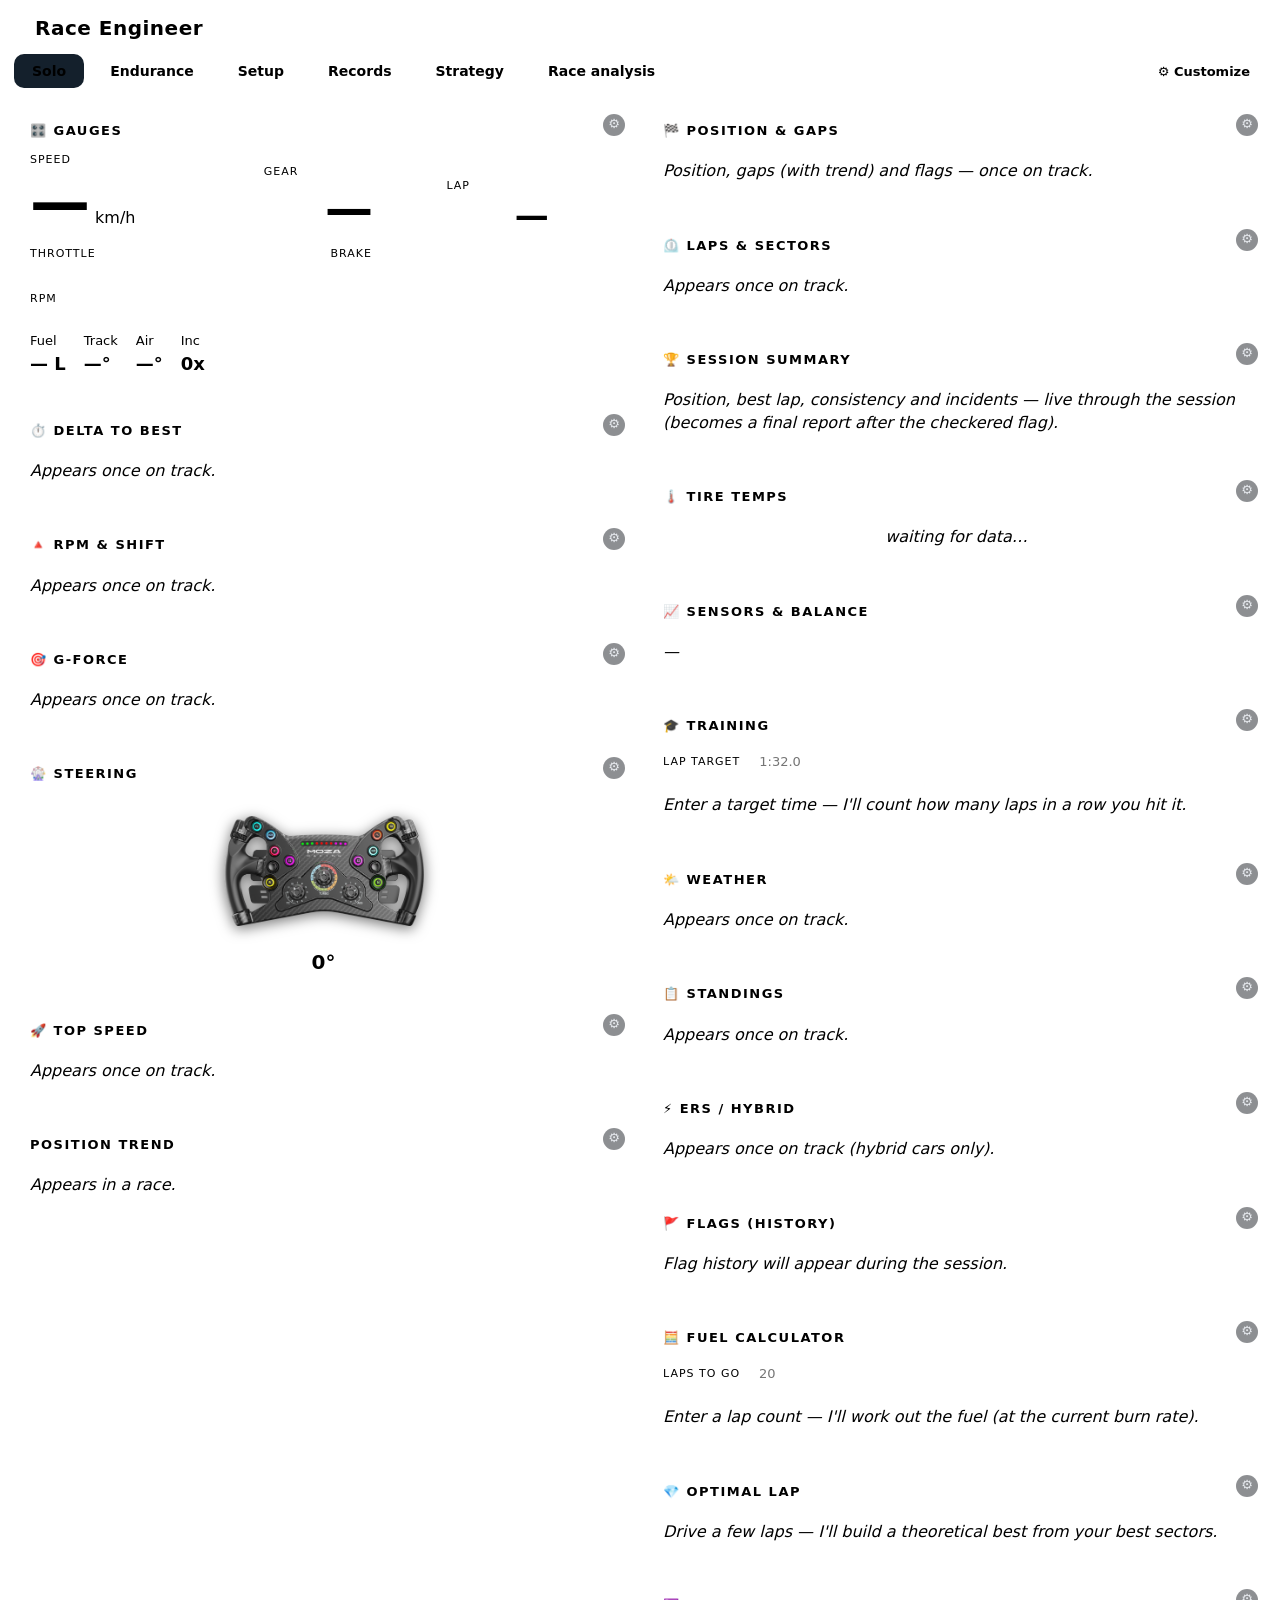
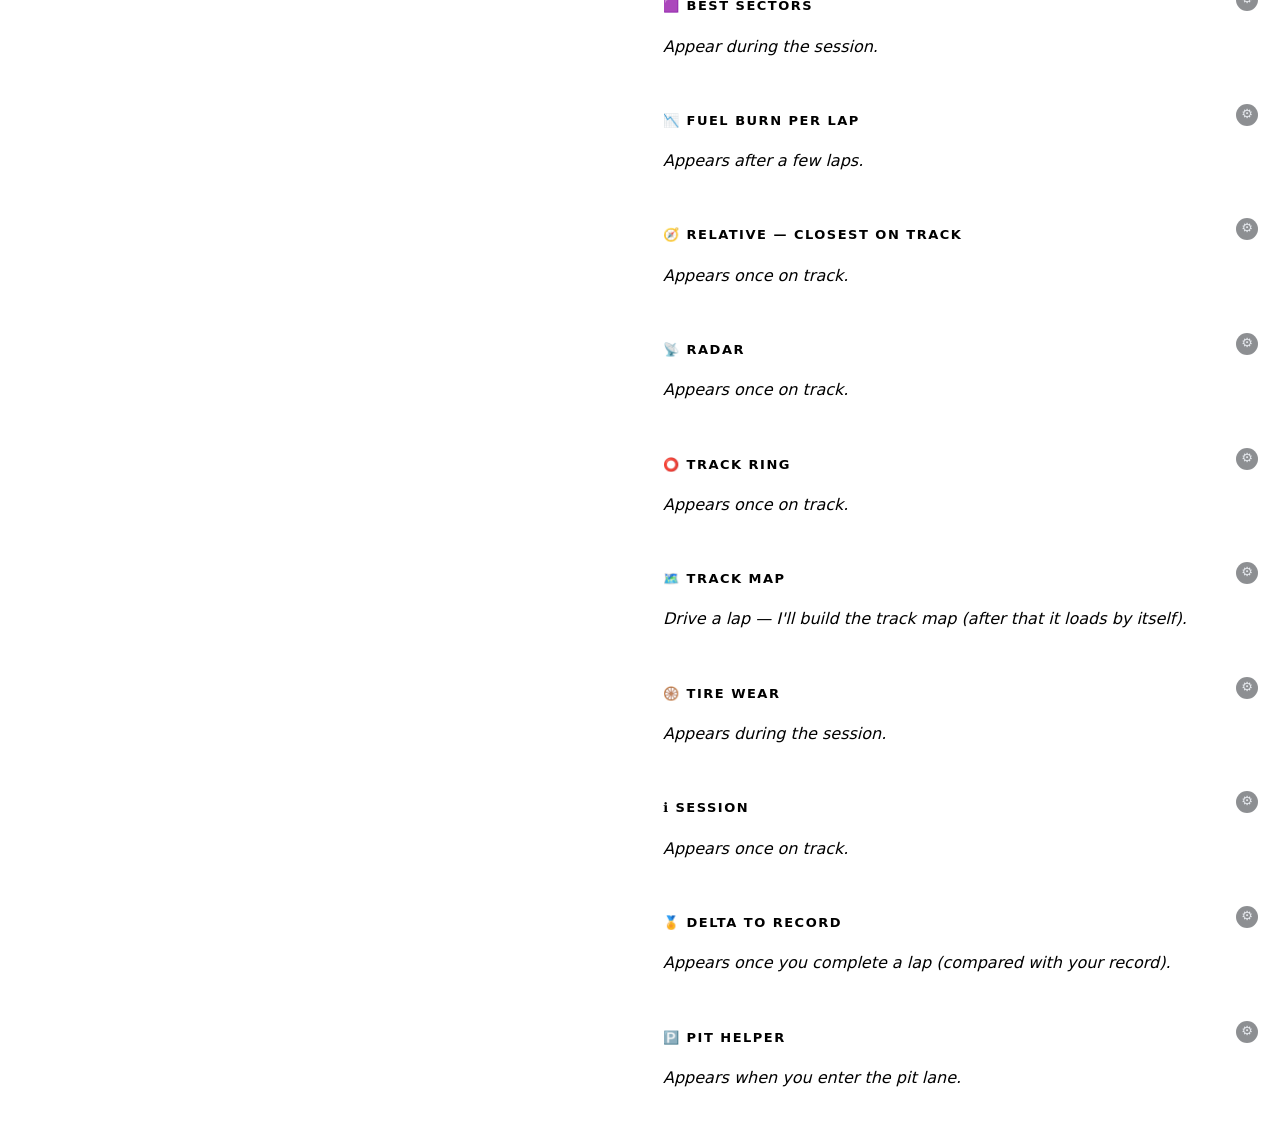
==== commit 0b41a258: "feat(dashboard): новости и «вышла новая версия» — на главной, а не только на сайте Бэклог №12. И нов" ====
--- a/src/ire/dashboard/static/index.html
+++ b/src/ire/dashboard/static/index.html
@@ -78,6 +78,26 @@
   .why{color:var(--muted);font-size:13px}
   .err{background:#2a1414;border:1px solid #5a2020;color:#e8a0a0;padding:10px 12px;border-radius:10px;font-size:13px}
   .empty{color:var(--muted);font-style:italic;padding:8px 0}
+  /* News on the main tab: what changed, and whether a newer build is out. */
+  #news{margin-bottom:18px}
+  .newsbar{display:flex;align-items:center;gap:12px;background:var(--panel);
+    border:1px solid var(--accent);border-radius:12px;padding:12px 14px;
+    margin-bottom:12px}
+  .newsbar b{color:var(--accent)}
+  .newsbar .grow{flex:1;color:var(--muted);font-size:13.5px}
+  .newsbar a{color:var(--accent);font-weight:600}
+  .newsbar button{background:none;border:0;color:var(--muted);cursor:pointer;
+    font-size:16px;line-height:1;padding:2px 4px}
+  .newscards{display:grid;grid-template-columns:repeat(auto-fit,minmax(230px,1fr));
+    gap:12px}
+  .newscard{background:var(--panel);border:1px solid var(--line);
+    border-radius:12px;padding:14px 16px}
+  .newscard .d{color:var(--muted);font-size:11px;letter-spacing:.5px;
+    font-variant-numeric:tabular-nums}
+  .newscard h3{font-size:14.5px;margin:4px 0 6px}
+  .newscard h3 a{color:var(--txt);text-decoration:none}
+  .newscard h3 a:hover{text-decoration:underline}
+  .newscard p{color:var(--muted);font-size:12.5px;line-height:1.55}
   .mini{display:grid;grid-template-columns:1fr 1fr;gap:10px;margin-top:10px}
   .segbtn{background:var(--panel2);border:1px solid var(--line);color:var(--muted);border-radius:7px;padding:3px 10px;font-size:12px;cursor:pointer;font-family:inherit}
   .segbtn:hover{border-color:var(--accent);color:var(--txt)}
@@ -162,6 +182,7 @@
 </div>
 <div id="customizeMenu" style="display:none"></div>
 <div id="tab-solo" class="mpane">
+<div id="news"></div>
 <div class="grid">
   <!-- ЛЕВО -->
   <div class="col">
@@ -1306,6 +1327,42 @@
 // сдвигал все номера — под тем же пунктом оказывался другой заезд.
 let _secRun = '', _secBusy = false;
 
+// Новости и уведомление об обновлении на главной вкладке.
+//
+// И то и другое жило только на сайте — то есть там, куда человек, который
+// запустил программу и поехал, не заходит никогда. Новую возможность он не
+// увидит, а вышедшую версию не заметит.
+//
+// Уведомление показывается ТОЛЬКО когда номер версии в релизе правда старше
+// установленного и оба номера разобрались. Никуда наружу дашборд при этом не
+// ходит: опись релиза кладёт на диск сборка, здесь она просто читается.
+async function tickNews(){
+  const el = $('news'); if(!el) return;
+  let r; try{ r = await (await fetch('/api/news?limit=3')).json(); }catch{ return; }
+  const hidden = localStorage.getItem('newsHiddenUntil') || '';
+  let html = '';
+  if(r.update && hidden !== r.update.tag){
+    html += `<div class="newsbar">
+      <b>${esc(r.update.tag)} is out</b>
+      <span class="grow">You are on ${esc(r.version)}${r.update.published?' &middot; released '+esc(r.update.published):''}</span>
+      <a href="${esc(r.update.url||'#')}" target="_blank" rel="noopener">Download</a>
+      <button title="Hide until the next version" data-hide="${esc(r.update.tag)}">&times;</button>
+    </div>`;
+  }
+  const cards = (r.entries||[]).map(e=>`<div class="newscard">
+      <div class="d">${esc(e.date)}</div>
+      <h3><a href="/news#${esc(e.slug)}">${esc(e.title)}</a></h3>
+      <p>${esc((e.lead||'').slice(0,180))}${(e.lead||'').length>180?'&hellip;':''}</p>
+    </div>`).join('');
+  if(cards) html += `<div class="newscards">${cards}</div>`;
+  el.innerHTML = html;
+  // Скрываем ДО СЛЕДУЮЩЕЙ версии, а не навсегда: «больше не показывать»
+  // означало бы, что о следующем релизе он тоже не узнает.
+  const b = el.querySelector('[data-hide]');
+  if(b) b.onclick = () => { localStorage.setItem('newsHiddenUntil', b.dataset.hide);
+                            tickNews(); };
+}
+
 async function tickSectorHistory(){
   if(_secBusy) return;
   _secBusy = true;
@@ -2413,6 +2470,8 @@
 setInterval(tickCorners, 6000);
 // Раз в 10 секунд: круги ложатся в базу по одному, чаще смотреть незачем.
 tickSectorHistory(); setInterval(tickSectorHistory, 10000);
+// Новости меняются с выходом версии, а не в секунду: раз в полчаса.
+tickNews(); setInterval(tickNews, 1800000);
 // Анкета отвечает на действия человека, а не по таймеру.
 tickOptimiser();
 setInterval(tickG61Board, 20000);
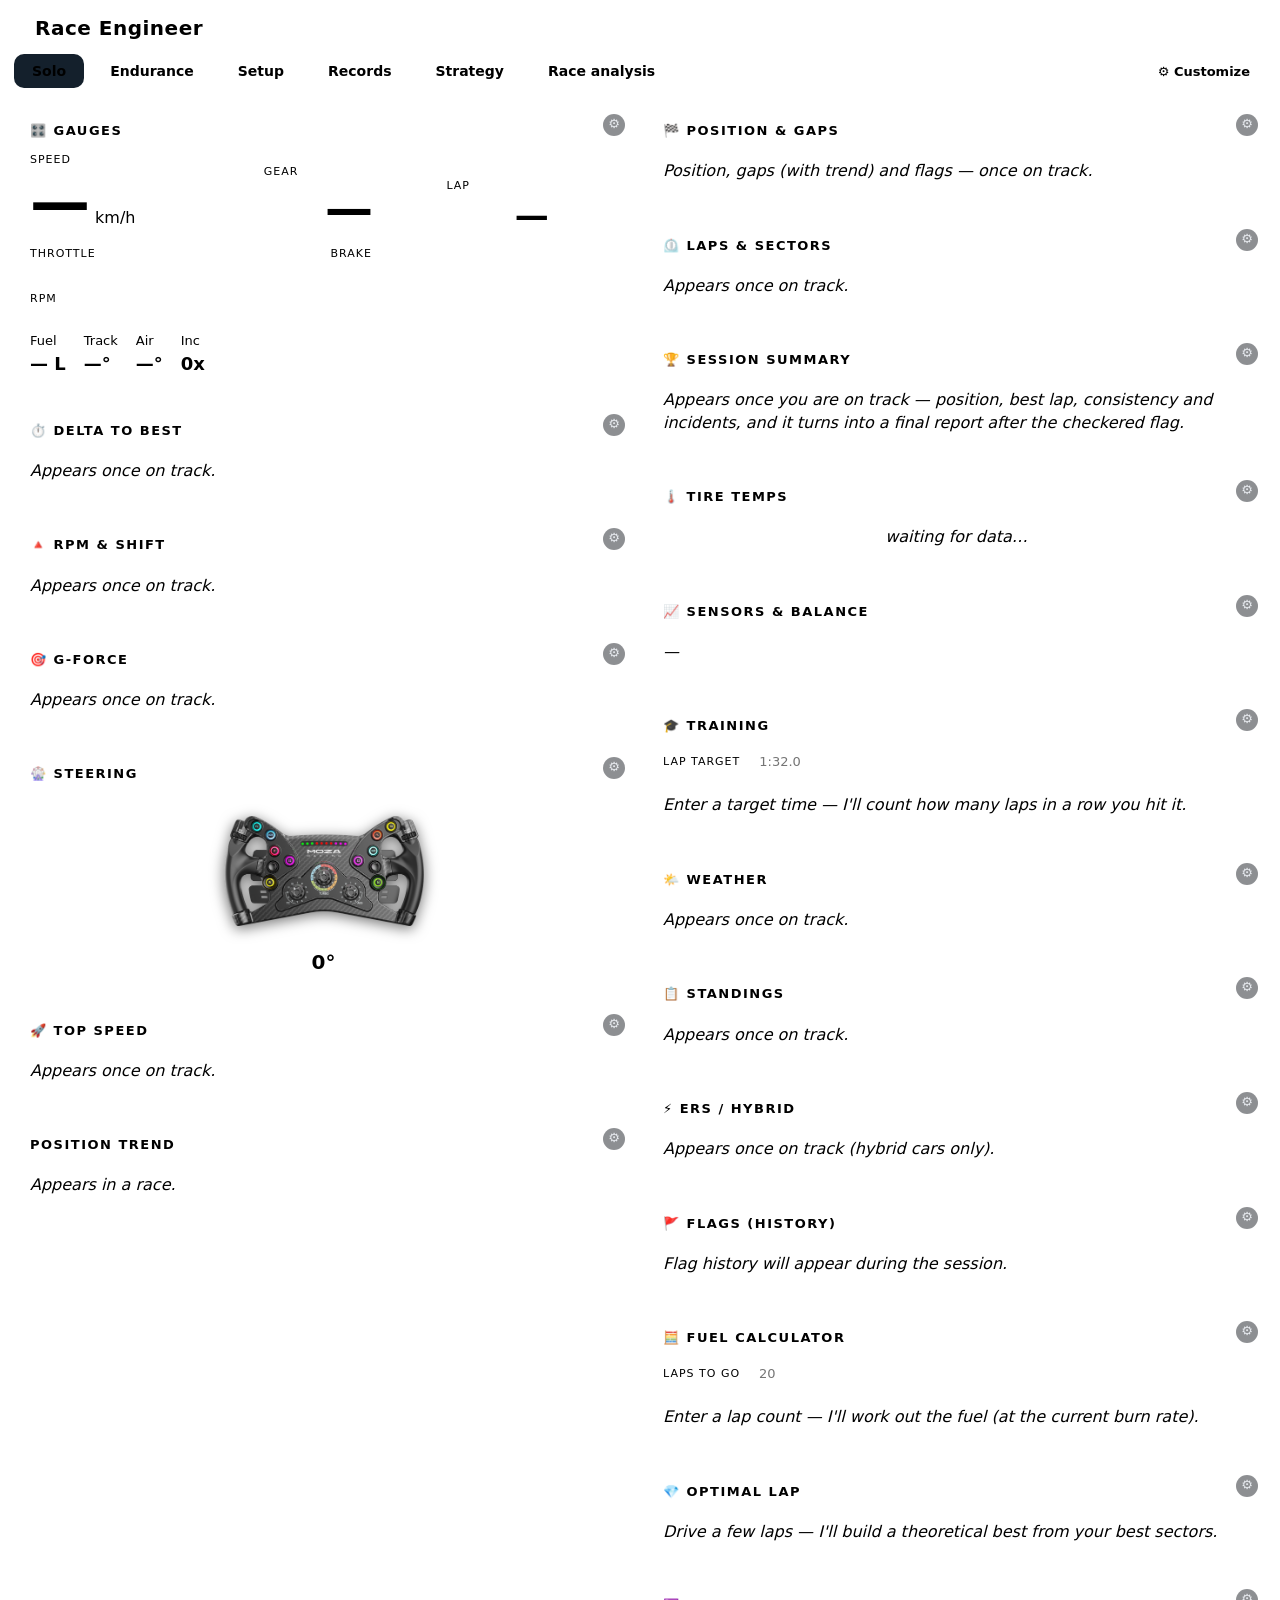
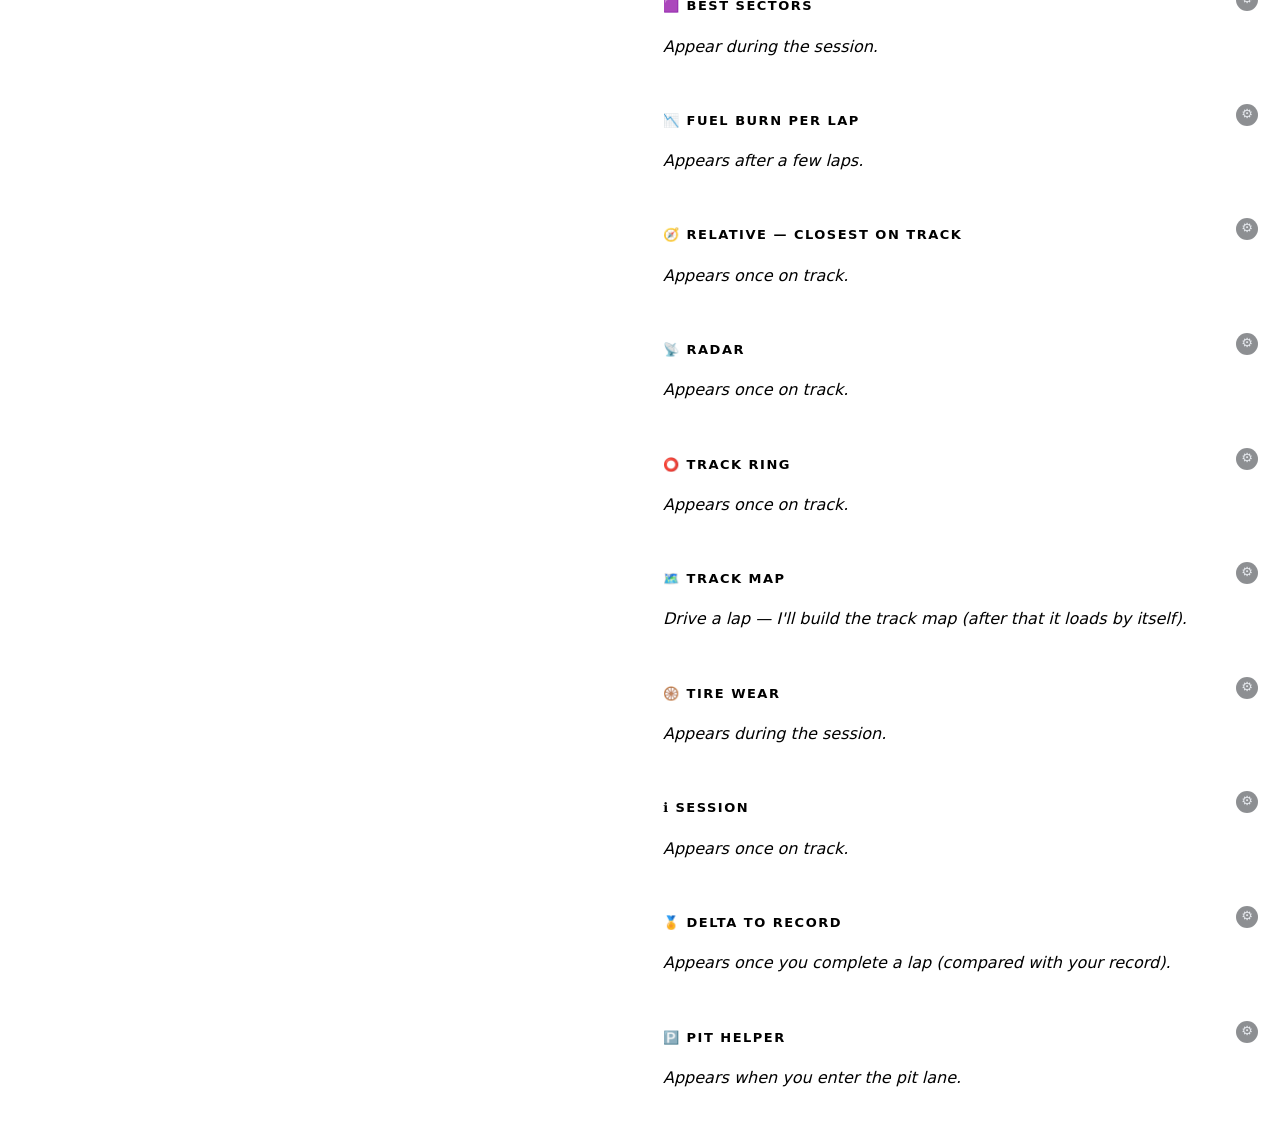
==== commit fec1b687: "fix: пустые карточки молчали, кадр никто не мерил, «радар» обещал прогноз Три оставшихся пункта разб" ====
--- a/src/ire/dashboard/static/index.html
+++ b/src/ire/dashboard/static/index.html
@@ -244,7 +244,7 @@
     </div>
     <div class="card" data-card="summary" data-title="🏆 Session summary">
       <h2 id="summary-title">🏆 Session summary</h2>
-      <div id="summary"><div class="empty">Position, best lap, consistency and incidents — live through the session (becomes a final report after the checkered flag).</div></div>
+      <div id="summary"><div class="empty">Appears once you are on track — position, best lap, consistency and incidents, and it turns into a final report after the checkered flag.</div></div>
     </div>
     <div class="card" data-card="tiretemps" data-title="🌡️ Tire temps">
       <h2>🌡️ Tire temps</h2>
@@ -378,7 +378,7 @@
     <div class="col">
       <div class="card" data-card="changes" data-title="🛠️ Setup changes">
         <h2>🛠️ Setup changes (enter in the garage)</h2>
-        <div id="setup"><div class="empty">—</div></div>
+        <div id="setup"><div class="empty">Appears once the sim hands over the setup — that is any time you are in the car.</div></div>
       </div>
       <div class="card" data-card="s_tires" data-title="🌡️ Tire temps">
         <h2>🌡️ Tire temps (for setup)</h2>
@@ -426,11 +426,11 @@
   <div class="grid">
     <div class="col">
       <div class="card" data-card="records" data-title="🏆 Personal bests"><h2>🏆 Personal bests</h2><div id="records"><div class="empty">Put in some laps — your track records show up here (they carry over between sessions).</div></div></div>
-      <div class="card" data-card="r_track" data-title="🥇 Track record"><h2>🥇 Track record</h2><div id="r_track" class="empty">Fastest lap on this track / car.</div></div>
+      <div class="card" data-card="r_track" data-title="🥇 Track record"><h2>🥇 Track record</h2><div id="r_track" class="empty">Set a lap on this track and car — the record is kept between sessions.</div></div>
     </div>
     <div class="col">
       <div class="card" data-card="r_rivals" data-title="👥 Rivals' times"><h2>👥 Rivals' times</h2><div id="r_rivals" class="empty">Coming: official iRacing Data API (your account, legit).</div></div>
-      <div class="card" data-card="r_progress" data-title="📈 Progress"><h2>📈 Progress</h2><div id="r_progress" class="empty">Your laptime progress over time.</div></div>
+      <div class="card" data-card="r_progress" data-title="📈 Progress"><h2>📈 Progress</h2><div id="r_progress" class="empty">Put in a few sessions — your pace across them shows up here.</div></div>
     </div>
   </div>
 </div>
@@ -439,11 +439,11 @@
   <div class="grid">
     <div class="col">
       <div class="card" data-card="strategy" data-title="⛽ Fuel & pit"><h2>⛽ Fuel & pit</h2><div id="strategy"><div class="empty">Drive a few laps — fuel burn and predictions will appear.</div></div></div>
-      <div class="card" data-card="st_stints" data-title="📝 Stint plan"><h2>📝 Stint plan</h2><div id="st_stints" class="empty">Stints, driver swaps, pit laps.</div></div>
+      <div class="card" data-card="st_stints" data-title="📝 Stint plan"><h2>📝 Stint plan</h2><div id="st_stints" class="empty">Appears once the race length and your fuel burn are both known.</div></div>
     </div>
     <div class="col">
-      <div class="card" data-card="st_window" data-title="🎯 Pit window"><h2>🎯 Pit window</h2><div id="st_window" class="empty">When to pit, target lap.</div></div>
-      <div class="card" data-card="st_uc" data-title="🔀 Undercut / Overcut"><h2>🔀 Undercut / Overcut</h2><div id="st_uc" class="empty">Strategy vs rivals around you.</div></div>
+      <div class="card" data-card="st_window" data-title="🎯 Pit window"><h2>🎯 Pit window</h2><div id="st_window" class="empty">Appears once the burn is measured — a lap or two of green running.</div></div>
+      <div class="card" data-card="st_uc" data-title="🔀 Undercut / Overcut"><h2>🔀 Undercut / Overcut</h2><div id="st_uc" class="empty">Appears in a race, when someone is close enough to undercut.</div></div>
     </div>
   </div>
 </div>
@@ -455,7 +455,7 @@
         <div id="an_cleanup"><div class="empty">Checking the reference laps…</div></div></div>
       <div class="card" data-card="g61_sectors" data-title="🟪 Sectors vs everyone">
         <h2>🟪 Sectors vs everyone</h2>
-        <div id="g61_sectors"><div class="empty">Where you are first and where you are eighth.</div></div></div>
+        <div id="g61_sectors"><div class="empty">Needs a Garage 61 token — then you see which sectors you win and which you lose.</div></div></div>
       <div class="card" data-card="g61_board" data-title="🌍 Lap times — everyone">
         <h2>🌍 Lap times — everyone</h2>
         <div class="mini" style="grid-template-columns:1fr 1fr;margin-bottom:8px">
@@ -464,15 +464,15 @@
           <label class="tire"><div class="cn">Only clean laps</div>
             <select id="g61_clean" class="tpin"><option value="1">yes</option><option value="0">no</option></select></label>
         </div>
-        <div id="g61_board"><div class="empty">Lap times from Garage 61 for this track and car.</div></div></div>
+        <div id="g61_board"><div class="empty">Needs a Garage 61 token in data/garage61 — then other people's laps on this track and car appear here.</div></div></div>
       <div class="card" data-card="an_corners" data-title="🎯 Corner by corner"><h2>🎯 Corner by corner</h2>
         <div id="an_corners"><div class="empty">Drive two laps on the same track and car — the corner-by-corner comparison appears here.</div></div></div>
-      <div class="card" data-card="an_sectors" data-title="⏱️ Time lost (sectors)"><h2>⏱️ Time lost (sectors)</h2><div id="an_sectors"><div class="empty">Optimal minus actual — where you lost time per sector.</div></div></div>
+      <div class="card" data-card="an_sectors" data-title="⏱️ Time lost (sectors)"><h2>⏱️ Time lost (sectors)</h2><div id="an_sectors"><div class="empty">Drive a few laps with sector times — then this shows where they went.</div></div></div>
       <div class="card" data-card="driving" data-title="🧠 AI review"><h2>🧠 AI review</h2><div id="driving"><div class="empty">Drive a stint and come into the box — the AI analysis appears here.</div></div></div>
     </div>
     <div class="col">
-      <div class="card" data-card="an_result" data-title="🏁 Race result"><h2>🏁 Race result</h2><div id="an_result"><div class="empty">Race summary: position, laps, incidents, best lap.</div></div></div>
-      <div class="card" data-card="an_driving" data-title="🛞 Driving / line"><h2>🛞 Driving / line</h2><div id="an_driving" class="empty">Trail braking, throttle smoothness, balance.</div></div>
+      <div class="card" data-card="an_result" data-title="🏁 Race result"><h2>🏁 Race result</h2><div id="an_result"><div class="empty">Appears when the session ends — position, laps, incidents and your best lap.</div></div></div>
+      <div class="card" data-card="an_driving" data-title="🛞 Driving / line"><h2>🛞 Driving / line</h2><div id="an_driving" class="empty">Drive a stint and come into the box — how you work the pedals is measured then.</div></div>
     </div>
   </div>
 </div>
@@ -693,7 +693,11 @@
 const _clr = c => (c ? '#'+(c>>>0).toString(16).padStart(6,'0') : 'var(--bad)');
 const fmtTime = s => { if(s==null) return '—'; s=Math.max(0,Math.round(s)); const h=Math.floor(s/3600),m=Math.floor(s%3600/60),ss=s%60;
   return h?`${h}:${String(m).padStart(2,'0')}:${String(ss).padStart(2,'0')}`:`${m}:${String(ss).padStart(2,'0')}`; };
-const fmtClock = s => { if(s==null) return '—'; s=Math.round(s)%86400; return `${String(Math.floor(s/3600)).padStart(2,'0')}:${String(Math.floor(s%3600/60)).padStart(2,'0')}`; };
+// Секунды от полуночи -> ЧЧ:ММ. Не число — прочерк: раньше здесь выходило
+// «NaN:NaN», то есть отсутствие данных выглядело как поломка арифметики.
+const fmtClock = s => { if(typeof s!=='number' || !isFinite(s)) return '—';
+  s=Math.round(s)%86400; if(s<0) s+=86400;
+  return `${String(Math.floor(s/3600)).padStart(2,'0')}:${String(Math.floor(s%3600/60)).padStart(2,'0')}`; };
 
 // бейдж «номер машины в цвете класса» (GTP жёлтый / LMP2 синий / GT3 алый — цвет с сервера)
 function numBadge(c){
@@ -735,12 +739,38 @@
     <circle cx="50" cy="50" r="40" fill="none" stroke="var(--line)" stroke-width="3"/>${dots}</svg>
     <div class="why" style="text-align:center;margin-top:6px">all cars on the lap (you are green)</div>`;
 }
+// Плитки износа — ОДНА функция на обе вкладки.
+//
+// Их было две, слово в слово, и я починил одну: Endurance так и печатал
+// NaN% по всем четырём колёсам. Копия расходится ровно в тот момент, когда
+// первую правят, и заметить это можно только глазами на второй вкладке.
+function wearTiles(w){
+  // Угол — это ТРИ зоны плюс худшая из них: {l, m, r, min}. Карточка читала
+  // угол как одно число и множила объект на сто — на экране висело NaN% по
+  // всем четырём колёсам. Число, которого нет, обязано выглядеть как «—»,
+  // а не как поломка арифметики.
+  const worst = v => (v && typeof v === 'object')
+    ? (typeof v.min === 'number' ? v.min
+       : Math.min(...['l','m','r'].map(k=>v[k]).filter(x=>typeof x==='number')))
+    : (typeof v === 'number' ? v : null);
+  const cell=(c,name)=>{ const raw=w[c], v=worst(raw);
+    const ok = typeof v === 'number' && isFinite(v);
+    const pct = ok ? Math.round(v*100) : null;
+    const col = !ok ? '#333' : (v>0.5?'var(--good)':(v>0.3?'var(--warn)':'var(--bad)'));
+    // Зоны рядом: протектор садится не равномерно, и «85%» без того, КАКАЯ
+    // зона села, не говорит, что крутить в гараже.
+    const zones = (raw && typeof raw === 'object')
+      ? ['l','m','r'].map(k=>typeof raw[k]==='number'?Math.round(raw[k]*100)+'%':'—').join(' · ')
+      : '';
+    return `<div class="tire"><div class="cn">${name}</div><div style="font-size:20px;font-weight:700;color:${col}">${pct!=null?pct+'%':'—'}</div>
+      <div class="bar" style="height:8px;margin-top:4px"><span style="width:${ok?Math.max(0,Math.min(100,pct)):0}%;background:${col};display:block;height:100%"></span></div>
+      ${zones?`<div class="why" style="font-size:11px;margin-top:3px">${zones}</div>`:''}</div>`; };
+  return `<div class="tires" style="max-width:none">${cell('LF','Front left')}${cell('RF','Front right')}${cell('LR','Rear left')}${cell('RR','Rear right')}</div>`;
+}
+
 function renderWear(w){
   if(!w || !Object.keys(w).length) return;
-  const cell=(c,name)=>{ const v=w[c], pct=v!=null?Math.round(v*100):null, col=v==null?'#333':(v>0.5?'var(--good)':(v>0.3?'var(--warn)':'var(--bad)'));
-    return `<div class="tire"><div class="cn">${name}</div><div style="font-size:20px;font-weight:700;color:${col}">${pct!=null?pct+'%':'—'}</div>
-      <div class="bar" style="height:8px;margin-top:4px"><span style="width:${pct||0}%;background:${col};display:block;height:100%"></span></div></div>`; };
-  $('wear').innerHTML = `<div class="tires" style="max-width:none">${cell('LF','Front left')}${cell('RF','Front right')}${cell('LR','Rear left')}${cell('RR','Rear right')}</div>`;
+  $('wear').innerHTML = wearTiles(w);
 }
 // Tyre tool: что кромки протектора говорят про развал и давление.
 // Число ВСЕГДА рядом с вердиктом. Полосы измерены по 32 сессиям Ярослава на
@@ -782,15 +812,23 @@
   const ref = (r.corners.LF||{});
   const rref = (r.corners.LR||{});
   const basis = ref.camber_basis === 'car'
-    ? `Thresholds measured on your own laps in this car:
+    ? `Camber thresholds measured on your own laps in this car:
        front over <b>${fix(ref.camber_much,1)}&deg;</b>,
        rear over <b>${fix(rref.camber_much,1)}&deg;</b>
        (${ref.camber_n} front wheel-sessions, ${rref.camber_n} rear).
        They mean "hotter than you usually run it", not "too much camber" —
        if you always run a lot, so does the bar.`
-    : `Threshold is the shared <b>${fix(ref.camber_much,1)}&deg;</b>: not enough
-       of your own laps in this car yet. That number fires on 2% of wheels in
-       one car and 39% in another, so read the figure above it, not the colour.`;
+    : `Camber threshold is the shared <b>${fix(ref.camber_much,1)}&deg;</b>: not
+       enough of your own laps in this car yet. That number fires on 2% of
+       wheels in one car and 39% in another, so read the figure above it, not
+       the colour.`;
+  // Корона — та же болезнь и то же лечение. Общая полоса ±2.5° срабатывает
+  // на 0% колёс Porsche 963 GTP: не говорит ничего и никогда.
+  const crown = ref.crown_basis === 'car'
+    ? ` Crown band is yours too: front ${fix(ref.crown_low,1)}&deg; to
+        ${fix(ref.crown_high,1)}&deg;, rear ${fix(rref.crown_low,1)}&deg; to
+        ${fix(rref.crown_high,1)}&deg;.`
+    : ` Crown band is the shared &plusmn;${fix(ref.crown_high,1)}&deg;.`;
 
   el.innerHTML = `<div class="tires" style="max-width:none">${cells}</div>
     <div class="why" style="margin-top:8px">
@@ -800,7 +838,7 @@
       edges say very little.</div>
     ${todo ? `<ul style="margin:8px 0 0 18px;padding:0;font-size:13px">${todo}</ul>`
            : `<div style="margin-top:8px;color:var(--good);font-size:13px">${r.verdict||''}</div>`}
-    <div class="why" style="margin-top:6px">${basis}</div>
+    <div class="why" style="margin-top:6px">${basis}${crown}</div>
     ${r.have_pressures ? '' :
       '<div class="why" style="margin-top:6px">This car does not publish its pressures to the app.</div>'}`;
 }
@@ -946,6 +984,9 @@
   const ring = c.is_player ? `<circle cx="${x.toFixed(1)}" cy="${y.toFixed(1)}" r="${(r+2).toFixed(1)}" fill="none" stroke="var(--good)" stroke-width="0.9" opacity="0.75"/>` : '';
   return `${ring}<circle cx="${x.toFixed(1)}" cy="${y.toFixed(1)}" r="${r}" fill="${fill}" stroke="var(--bg)" stroke-width="0.6"/>${txt}`;
 }
+let _trackCorners = [];
+let _showTurns = (() => { try{ return localStorage.getItem('showTurns') !== '0'; }
+                          catch{ return true; } })();
 function renderTrackMap(){
   const pts=_trackShape;
   if(!pts || !pts.length){ return; }
@@ -967,12 +1008,28 @@
               fill="var(--bad)" style="font-weight:700">${c.index}</text>`;
   }).join('');
 
+  // Номера поворотов — те же, что в оверлее: считает их сервер, детектор
+  // один на обе карты. Это НЕ официальная нумерация iRacing (её негде
+  // взять), а повороты, найденные по форме, — так и подписано ниже.
+  const turns = _showTurns ? (_trackCorners||[]).map(c=>
+    `<line x1="${c.x}" y1="${c.y}" x2="${c.lx}" y2="${c.ly}" stroke="#ffffff"
+       stroke-opacity="0.22" stroke-width="1" vector-effect="non-scaling-stroke"/>
+     <text x="${c.lx}" y="${c.ly+1.3}" font-size="3.6" text-anchor="middle"
+       fill="#c3cbd6" style="font-weight:700;paint-order:stroke;stroke:#0d0f12;stroke-width:1.4px"
+       >${c.n}</text>`).join('') : '';
+
   $('trackmap').innerHTML = `${_trackName?`<div style="text-align:center;font-weight:700;font-size:14px;margin-bottom:4px">${_trackName}</div>`:''}
-    <svg viewBox="0 0 100 100" style="width:100%;max-width:340px;display:block;margin:0 auto">
+    <svg viewBox="-8 -8 116 116" style="width:100%;max-width:340px;display:block;margin:0 auto">
     <polyline points="${line}" fill="none" stroke="#8b97a6" stroke-width="3" vector-effect="non-scaling-stroke" stroke-linejoin="round" stroke-linecap="round"/>
-    ${marks}${cars}</svg>
+    ${turns}${marks}${cars}</svg>
     <div class="why" style="text-align:center;margin-top:6px">map: ${_trackSource||'—'} · cars: ${(_lastRelCars||[]).length} · you are green${
-      (_worstCorners||[]).length ? ' · red = where you lose most' : ''}</div>`;
+      (_worstCorners||[]).length ? ' · red = where you lose most' : ''}${
+      (_showTurns && (_trackCorners||[]).length) ? ` · ${_trackCorners.length} turns found from the shape, not iRacing numbering` : ''}
+      <label style="margin-left:8px;cursor:pointer"><input type="checkbox" id="turnsOn" ${_showTurns?'checked':''}> turn numbers</label></div>`;
+  const t = $('turnsOn');
+  if(t) t.onchange = () => { _showTurns = t.checked;
+                             try{ localStorage.setItem('showTurns', t.checked?'1':'0'); }catch{}
+                             renderTrackMap(); };
 }
 async function tickTrackmap(){
   let m; try{ m=await (await fetch('/api/trackmap')).json(); }catch{ return; }
@@ -981,6 +1038,7 @@
     // официальное имя трассы из SDK; конфиг дописываем, только если он не вошёл в имя
     _trackName = !m.track ? '' : (m.config && !m.track.toLowerCase().includes(m.config.toLowerCase())
                  ? `${m.track} · ${m.config}` : m.track);
+    _trackCorners = Array.isArray(m.corners) ? m.corners : [];
     _st.trackmap=m; renderTrackMap();
   }
 }
@@ -1038,9 +1096,7 @@
       return `<tr${you}><td>${numBadge(c)}</td><td>${c.pos?'P'+c.pos:'—'}</td><td>${c.name||'—'}</td><td class="chg" style="text-align:right;color:${c.is_player?'var(--txt)':(c.gap>0?'var(--bad)':'var(--good)')}">${g}</td></tr>`;}).join('')}</table>`); }
   if(stand.length) set('e_standings', `<div style="overflow-x:auto"><table><tr><th style="text-align:right">P</th><th>#</th><th>Driver</th><th style="text-align:right">Gap</th><th style="text-align:right">Best</th></tr>${stand.map(d=>{
     const you=d.is_player?' style="background:var(--good-bg)"':''; return `<tr${you}><td style="text-align:right;color:var(--muted)">${d.pos}</td><td>${numBadge(d)}</td><td>${d.name||'—'}${d.on_pit?' <span style="color:var(--warn)">P</span>':''}</td><td class="chg" style="text-align:right">${d.gap?'+'+fix(d.gap,1):'—'}</td><td class="chg" style="text-align:right;color:var(--best)">${lapTime(d.best)}</td></tr>`;}).join('')}</table></div>`);
-  if(Object.keys(wear).length){ const cell=(c,n)=>{ const v=wear[c],p=v!=null?Math.round(v*100):null,col=v==null?'#333':(v>0.5?'var(--good)':(v>0.3?'var(--warn)':'var(--bad)'));
-    return `<div class="tire"><div class="cn">${n}</div><div style="font-size:20px;font-weight:700;color:${col}">${p!=null?p+'%':'—'}</div><div class="bar" style="height:8px;margin-top:4px"><span style="width:${p||0}%;background:${col};display:block;height:100%"></span></div></div>`; };
-    set('e_wear', `<div class="tires" style="max-width:none">${cell('LF','Front left')}${cell('RF','Front right')}${cell('LR','Rear left')}${cell('RR','Rear right')}</div>`); }
+  if(Object.keys(wear).length) set('e_wear', wearTiles(wear));
   if(live.tires) set('e_tires', tireTempTiles(live.tires));
   if(race.wind_vel!=null) set('e_weather', `<div class="mini" style="grid-template-columns:1fr 1fr">
     ${card('Wind', `${fix(race.wind_vel,1)} m/s`, windDir(race.wind_dir))}
@@ -1252,12 +1308,18 @@
   const pl = g.plan;
   if(pl){
     const pb = [];
+    // Пропущенное поле JavaScript печатает СЛОВОМ: на экране висело
+    // «stint ~undefined laps». Число, которого нет, обязано выглядеть как
+    // прочерк — иначе это читается как поломка программы, а не как
+    // «пока не посчитано».
     pb.push(card('Pit stops', pl.stops===0 ? 'not needed' : `${pl.stops} ${pl.stops===1?'stop':'stops'}`,
-      `stint ~${pl.stint_laps} ${pl.stint_laps===1?'lap':'laps'}`));
+      pl.stint_laps!=null ? `stint ~${pl.stint_laps} ${pl.stint_laps===1?'lap':'laps'}` : ''));
     if(pl.stops>0){
       const when = pl.next_stop_lap ? `lap ${pl.next_stop_lap}` : (pl.laps_until_stop!=null ? `in ${pl.laps_until_stop} laps` : '—');
       pb.push(card('First pit', when, pl.fuel_per_stop!=null ? `add ~${pl.fuel_per_stop} L` : ''));
-      pb.push(card('Total to add', `${pl.fuel_to_add_total} L`, `for ${pl.laps_to_go} ${pl.laps_to_go===1?'lap':'laps'} to the finish`));
+      pb.push(card('Total to add',
+        pl.fuel_to_add_total!=null ? `${pl.fuel_to_add_total} L` : '—',
+        pl.laps_to_go!=null ? `for ${pl.laps_to_go} ${pl.laps_to_go===1?'lap':'laps'} to the finish` : ''));
     }
     if(pl.save_to_skip!=null){
       pb.push(`<div class="tire" style="border-color:var(--warn)"><div class="cn">Drop a stop</div>
@@ -1955,6 +2017,12 @@
 }
 
 // ===== Corner by corner (Race analysis) =====
+// Как назвать сегмент. Номер с КАРТЫ, если он нашёлся: у поворотов два
+// разных счёта — карта режет трассу по форме, разбор по телеметрии, — и
+// «теряешь 0.3 с в седьмом» показывало пальцем не туда. Не нашлось пары —
+// показываем номер сегмента и не притворяемся, что это поворот с карты.
+const segName = s => (s && s.turn != null) ? `T${s.turn}` : `#${s.index}`;
+const segFull = s => (s && s.turn != null) ? `Turn ${s.turn}` : `Segment ${s.index}`;
 // Три сектора iRacing — слишком крупно, чтобы что-то с этим делать. Здесь круг
 // режется по минимумам скорости, и у каждого поворота свой вердикт из
 // телеметрии: раньше затормозил / ниже апекс / позже газ.
@@ -1994,7 +2062,8 @@
   _worstCorners = !r.ok ? [] : (r.segments||[])
     .filter(x=>x.loss > 0.02)
     .sort((a,b)=>b.loss-a.loss).slice(0,3)
-    .map(x=>({index: x.index, pct: (x.apex||0) / (r.points||1000), loss: x.loss}));
+    .map(x=>({index: x.turn != null ? x.turn : x.index,
+              pct: (x.apex||0) / (r.points||1000), loss: x.loss}));
   safe(renderCorners, r, laps);
 }
 
@@ -2047,7 +2116,7 @@
     }
   }
   const tabs = (r.segments||[]).map((s,k)=>
-    `<button class="segbtn ${k===i?'on':''}" data-seg="${k}">${s.index}</button>`).join('');
+    `<button class="segbtn ${k===i?'on':''}" data-seg="${k}">${segName(s)}</button>`).join('');
 
   return `<div style="margin-top:12px">
     <div style="display:flex;gap:5px;flex-wrap:wrap;margin-bottom:6px">${tabs}</div>
@@ -2058,7 +2127,7 @@
       <text x="${pad}" y="14" fill="var(--muted)" font-size="11">${Math.round(hi)} km/h</text>
       <text x="${pad}" y="${H-6}" fill="var(--muted)" font-size="11">${Math.round(lo)} km/h</text>
     </svg>
-    <div class="why">Corner ${seg.index}: <b style="color:var(--accent)">your lap</b>
+    <div class="why">${segFull(seg)}: <b style="color:var(--accent)">your lap</b>
       vs <b style="color:var(--muted)">reference</b>. Shaded = where you were slower.</div>
   </div>`;
 }
@@ -2072,7 +2141,7 @@
     const f = Math.min(1, Math.abs(s.loss)/worst);
     const col = s.loss > 0.005 ? `rgba(231,76,60,${0.25+0.6*f})`
               : (s.loss < -0.005 ? `rgba(46,204,113,${0.25+0.6*f})` : 'var(--panel2)');
-    return `<div title="Corner ${s.index}: ${s.loss>0?'+':''}${s.loss.toFixed(2)}s"
+    return `<div title="${segFull(s)}: ${s.loss>0?'+':''}${s.loss.toFixed(2)}s"
       style="width:${w}%;background:${col};border-right:1px solid var(--bg);
       display:flex;align-items:center;justify-content:center;font-size:10px;
       color:var(--muted)">${s.index}</div>`;
@@ -2105,7 +2174,7 @@
   const rows = (r.segments||[]).map(s=>{
     const col = s.loss > 0.005 ? 'var(--bad)' : (s.loss < -0.005 ? 'var(--good)' : 'var(--muted)');
     return `<tr data-seg="${(r.segments||[]).indexOf(s)}">
-      <td style="width:34px;color:var(--muted)">${s.index}</td>
+      <td style="width:42px;color:var(--muted)">${segName(s)}</td>
       <td style="width:70px;color:${col};font-weight:700;font-variant-numeric:tabular-nums">
         ${s.loss>0?'+':''}${s.loss.toFixed(3)}</td>
       <td>${s.text}</td></tr>`;
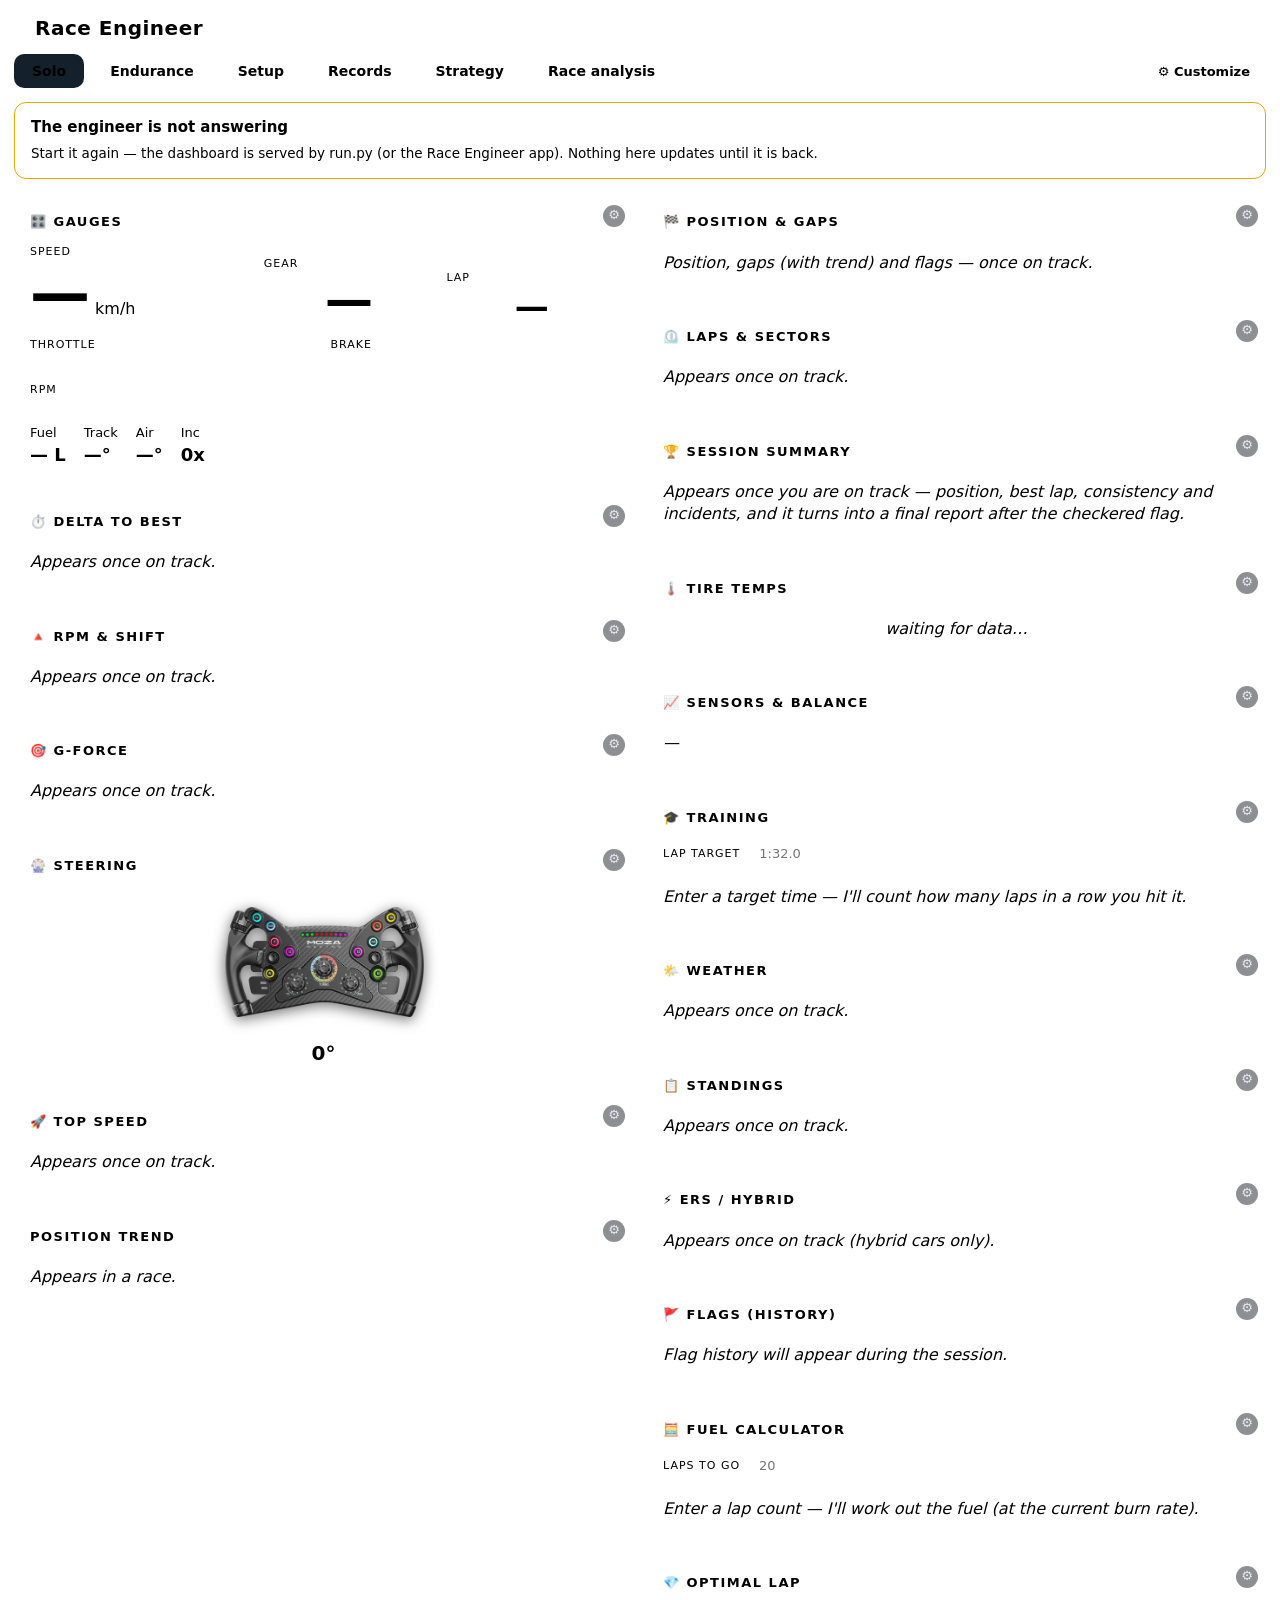
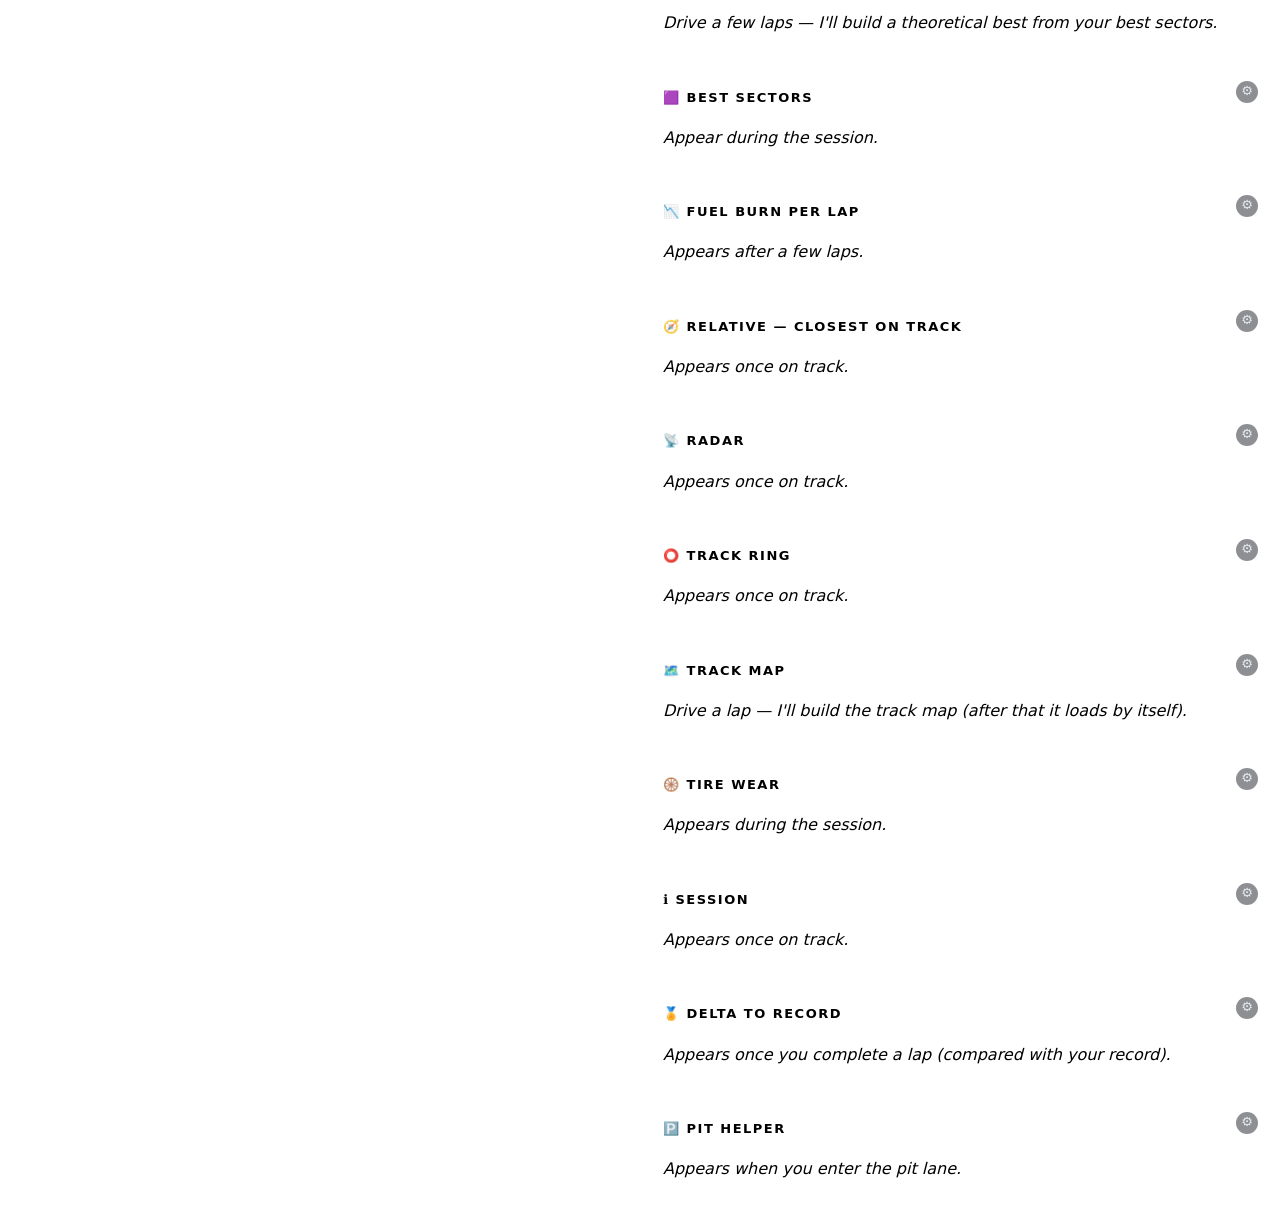
==== commit 45e56e07: "fix: сломанный виджет молчал, старые данные выглядели живыми, тесты ходили в сеть Пять пунктов разбо" ====
--- a/src/ire/dashboard/static/index.html
+++ b/src/ire/dashboard/static/index.html
@@ -79,6 +79,11 @@
   .err{background:#2a1414;border:1px solid #5a2020;color:#e8a0a0;padding:10px 12px;border-radius:10px;font-size:13px}
   .empty{color:var(--muted);font-style:italic;padding:8px 0}
   /* News on the main tab: what changed, and whether a newer build is out. */
+  /* Not-on-track banner: one clear answer instead of thirty empty cards. */
+  #offline{display:none;background:var(--panel);border:1px solid var(--warn,#e0a800);
+    border-radius:12px;padding:14px 16px;margin-bottom:18px}
+  #offline b{display:block;font-size:15px;margin-bottom:4px}
+  #offline span{color:var(--muted);font-size:13.5px}
   #news{margin-bottom:18px}
   .newsbar{display:flex;align-items:center;gap:12px;background:var(--panel);
     border:1px solid var(--accent);border-radius:12px;padding:12px 14px;
@@ -182,6 +187,7 @@
 </div>
 <div id="customizeMenu" style="display:none"></div>
 <div id="tab-solo" class="mpane">
+<div id="offline"></div>
 <div id="news"></div>
 <div class="grid">
   <!-- ЛЕВО -->
@@ -1143,11 +1149,37 @@
   return "var(--bad)";                  // перегрев
 }
 
+// Один ясный ответ вместо тридцати пустых карточек.
+//
+// Человек ставит программу, открывает дашборд и видит три десятка
+// карточек, каждая из которых пишет «appears once on track». Ни одна из
+// них не врёт, но вместе они читаются как «всё сломано»: состояние
+// программы было написано серым шрифтом в углу заголовка.
+function setOffline(state, detail){
+  const el = $('offline'); if(!el) return;
+  if(!state){ el.style.display = 'none'; return; }
+  el.style.display = 'block';
+  el.innerHTML = `<b>${esc(state)}</b><span>${esc(detail)}</span>`;
+}
+
 async function tickLive(){
-  let l; try{ l = await (await fetch('/api/live')).json(); }catch{ return; }
+  let l;
+  try{ l = await (await fetch('/api/live')).json(); }
+  catch{
+    // Не отвечает сам инженер — это другая беда, чем закрытый сим, и
+    // чинится она иначе: запустить программу, а не сесть в машину.
+    setOffline('The engineer is not answering',
+               'Start it again — the dashboard is served by run.py (or the ' +
+               'Race Engineer app). Nothing here updates until it is back.');
+    $('dot').className = 'dot';
+    return;
+  }
   const live = l && l.speed!=null;
   $('dot').className = 'dot' + (live?' live':'');
   $('hdr').textContent = live ? 'on track' : (l && l.status ? l.status : '');
+  setOffline(live ? '' : 'Waiting for iRacing',
+             'Start the sim and get in the car. Everything on this page fills ' +
+             'in from your own laps — nothing is shown until you drive.');
   if(!live){ return; }
   $('speed').textContent = fix(l.speed*3.6,0);          // м/с → км/ч
   _lastSpeedKmh = l.speed*3.6; _st.live = l;
@@ -2528,25 +2560,30 @@
 setInterval(tickRelative, 240);  // машинки на карте/relative (легче, данные с сервера 20/сек)
 setInterval(tickWearSession, 2000);
 setInterval(tickTrackmap, 3000);
-setInterval(tickEndurance, 500);
-setInterval(tickSetupExtra, 1500);
+tickEndurance(); setInterval(tickEndurance, 500);
+tickSetupExtra(); setInterval(tickSetupExtra, 1500);
 // Разбор круга меняется раз в круг, план команды — от ввода и темпа.
 // Дёргать их часто незачем: оба читают с диска и считают по всей гонке.
 // tpInit ПОСЛЕ объявлений: он читает TPKEY, а const до своей строки
 // лежит в мёртвой зоне — вызов выше по файлу упал бы и оборвал
 // весь скрипт вместе с регистрацией тиков.
 tpInit();
-setInterval(tickCorners, 6000);
+// Первый вызов СРАЗУ, потом по таймеру. Четыре карточки ждали своего
+// первого тика по 6, 15, 20 и 25 секунд и всё это время показывали
+// заглушку: «Checking the reference laps…» висело четверть минуты и
+// читалось как «что-то зависло». Остальные тики так и устроены — эти
+// четыре просто забыли.
+tickCorners(); setInterval(tickCorners, 6000);
 // Раз в 10 секунд: круги ложатся в базу по одному, чаще смотреть незачем.
 tickSectorHistory(); setInterval(tickSectorHistory, 10000);
 // Новости меняются с выходом версии, а не в секунду: раз в полчаса.
 tickNews(); setInterval(tickNews, 1800000);
 // Анкета отвечает на действия человека, а не по таймеру.
 tickOptimiser();
-setInterval(tickG61Board, 20000);
-setInterval(tickG61Sectors, 25000);
-setInterval(tickCleanup, 15000);   // чужие круги меняются раз в день, не в секунду
-setInterval(tickTeamPlan, 3000);
+tickG61Board(); setInterval(tickG61Board, 20000);
+tickG61Sectors(); setInterval(tickG61Sectors, 25000);
+tickCleanup(); setInterval(tickCleanup, 15000);   // чужие круги меняются раз в день, не в секунду
+tickTeamPlan(); setInterval(tickTeamPlan, 3000);
 </script>
 </body>
 </html>
